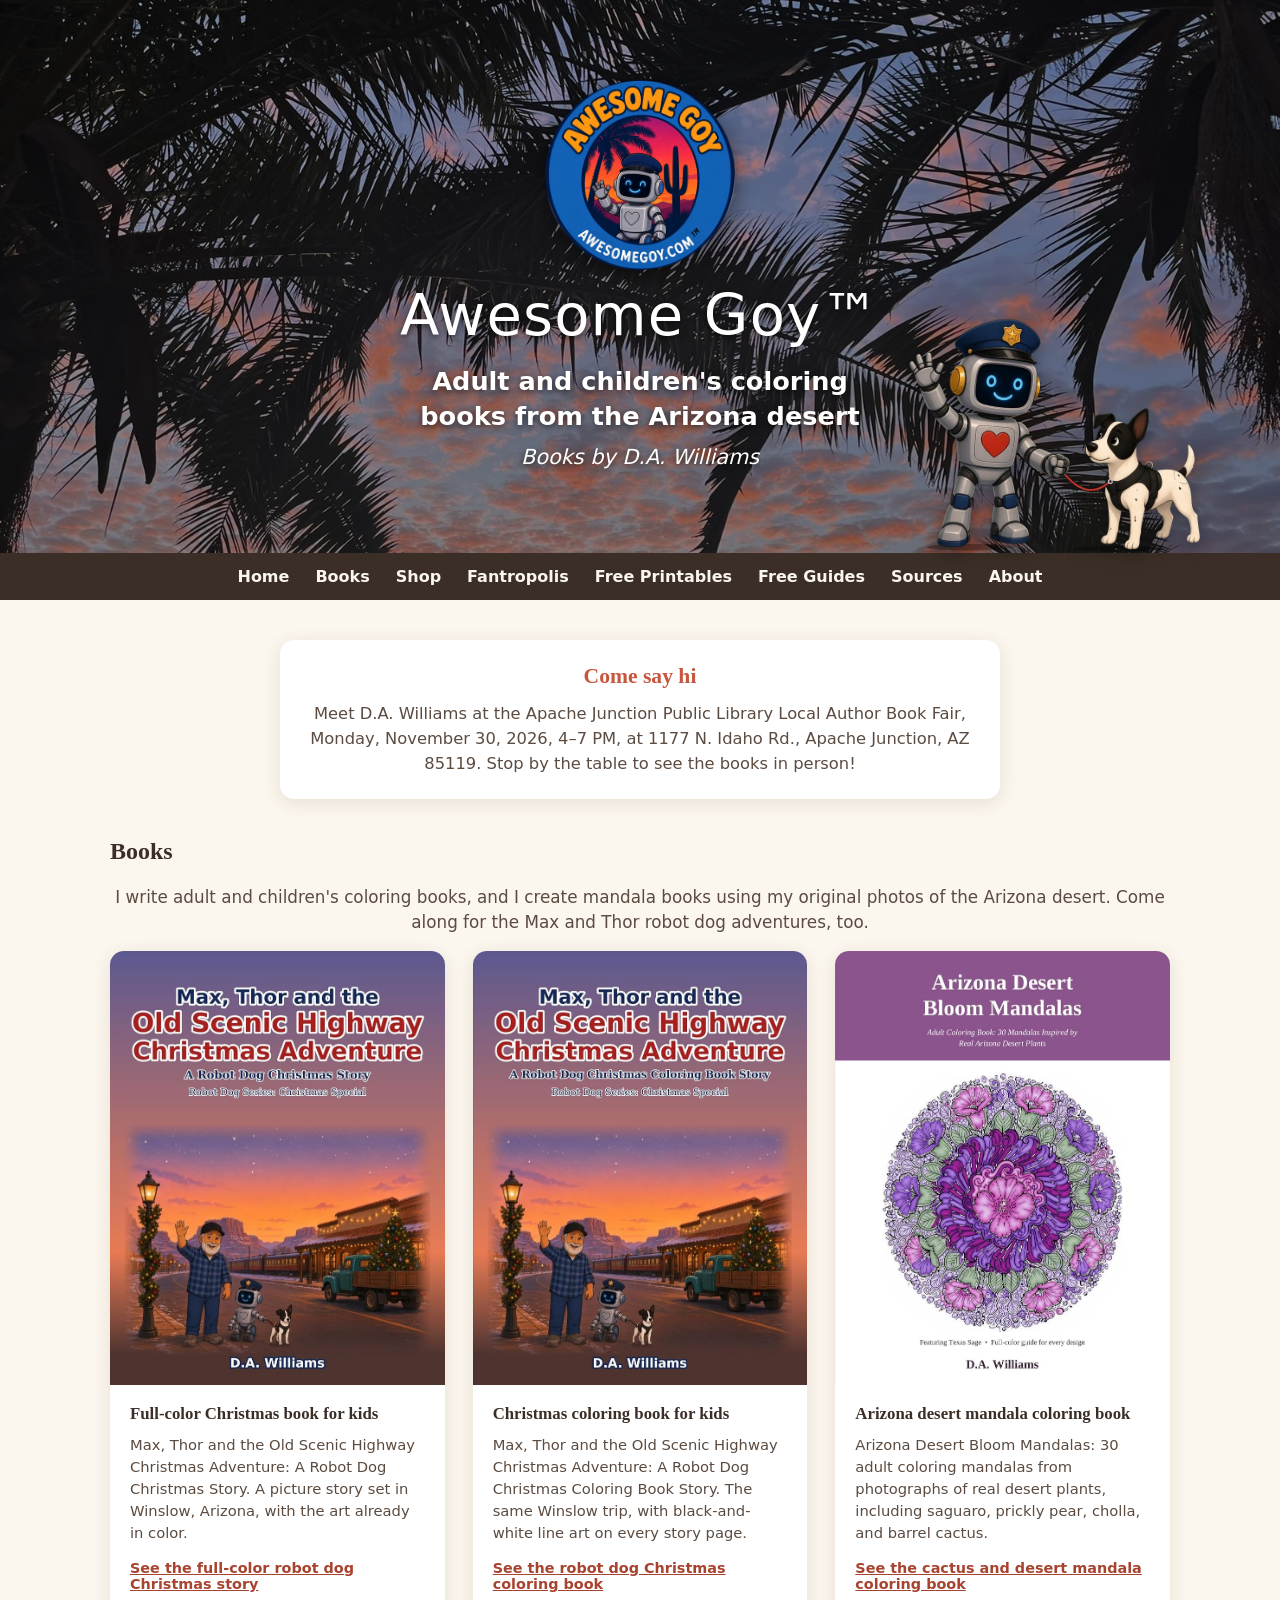
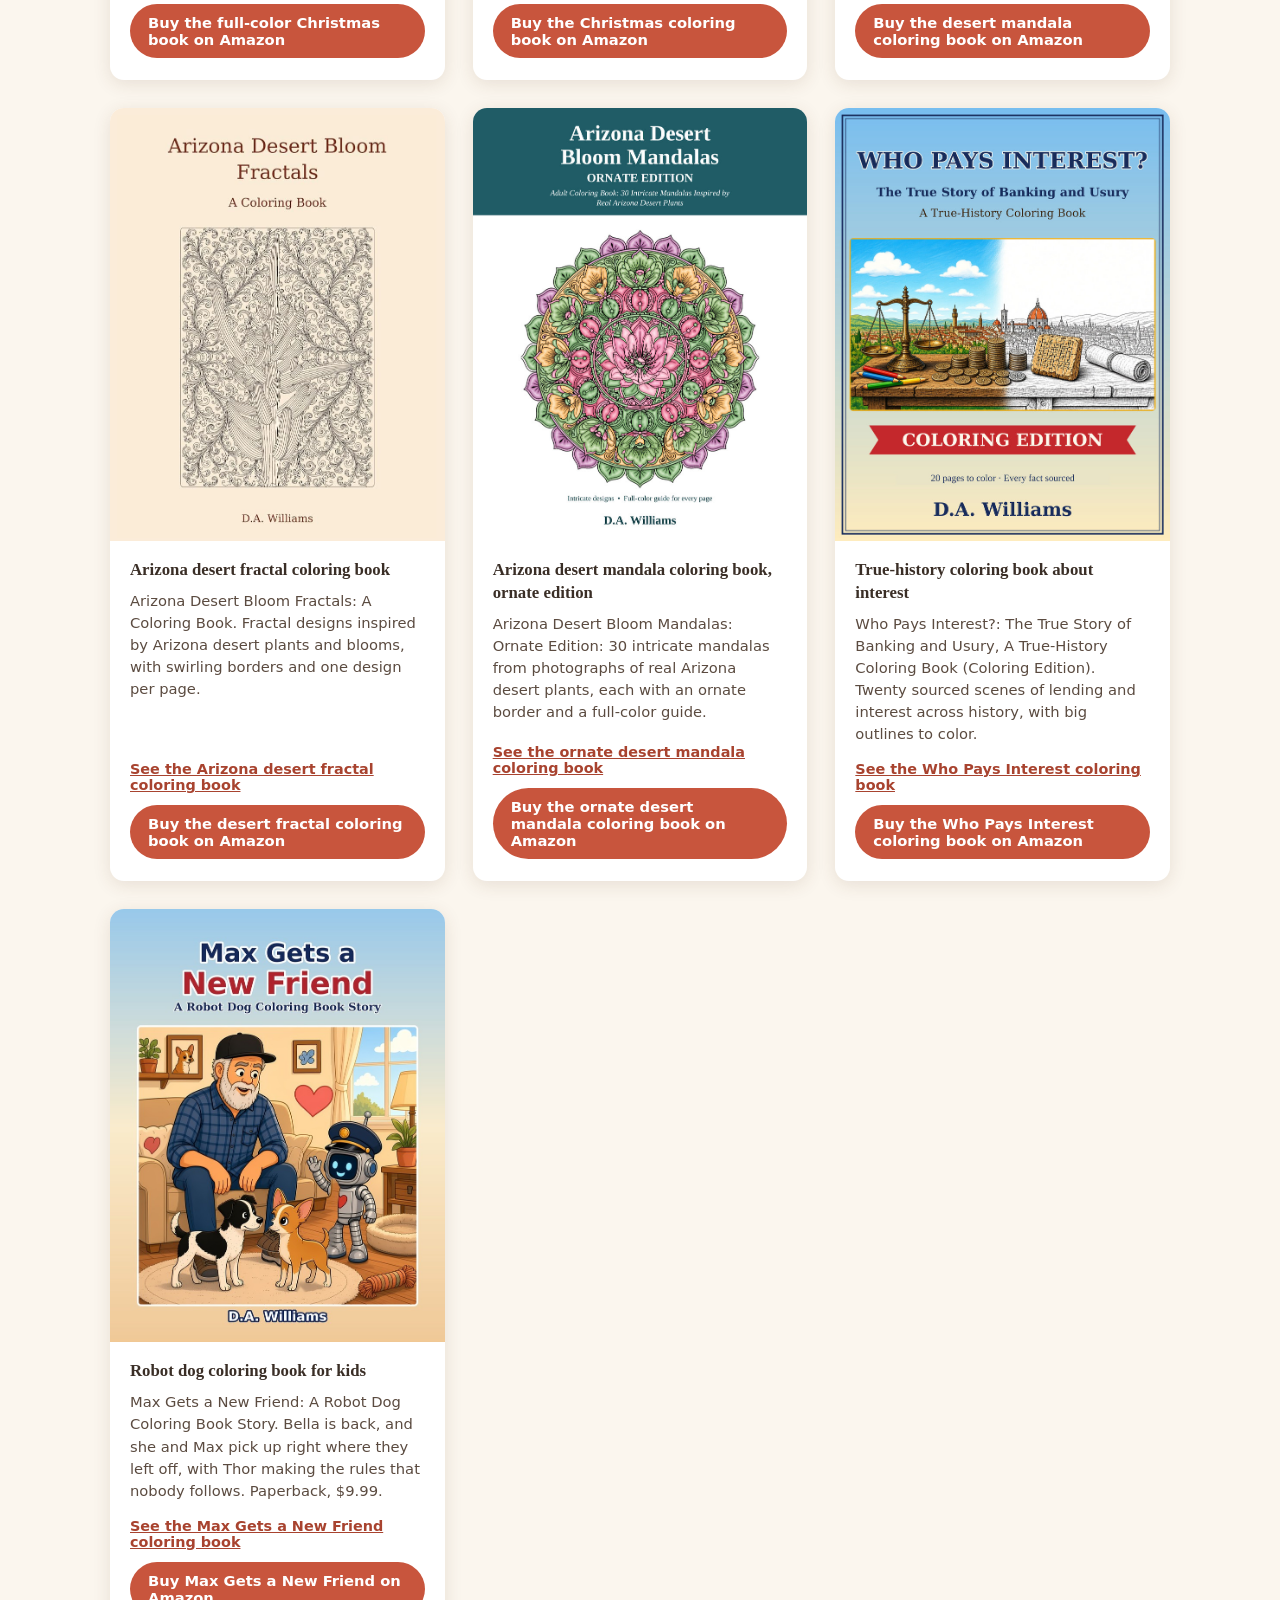
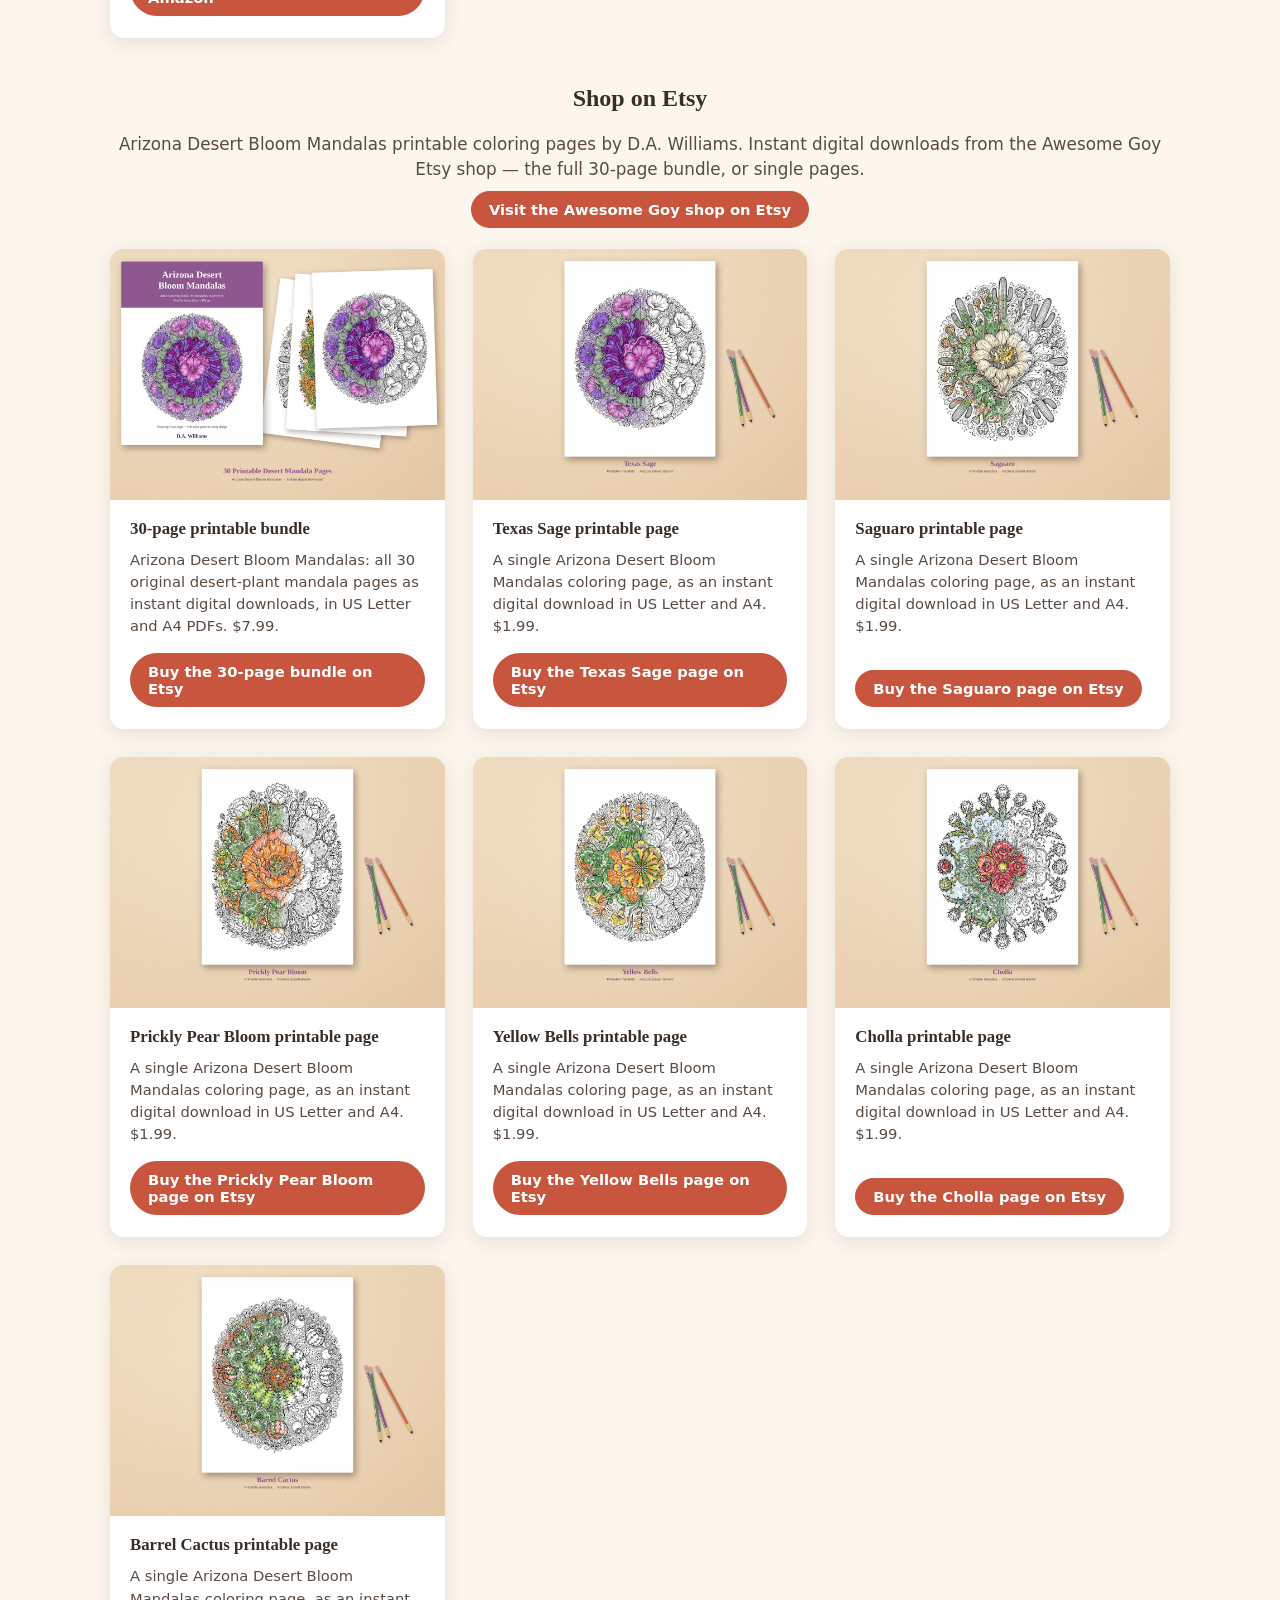
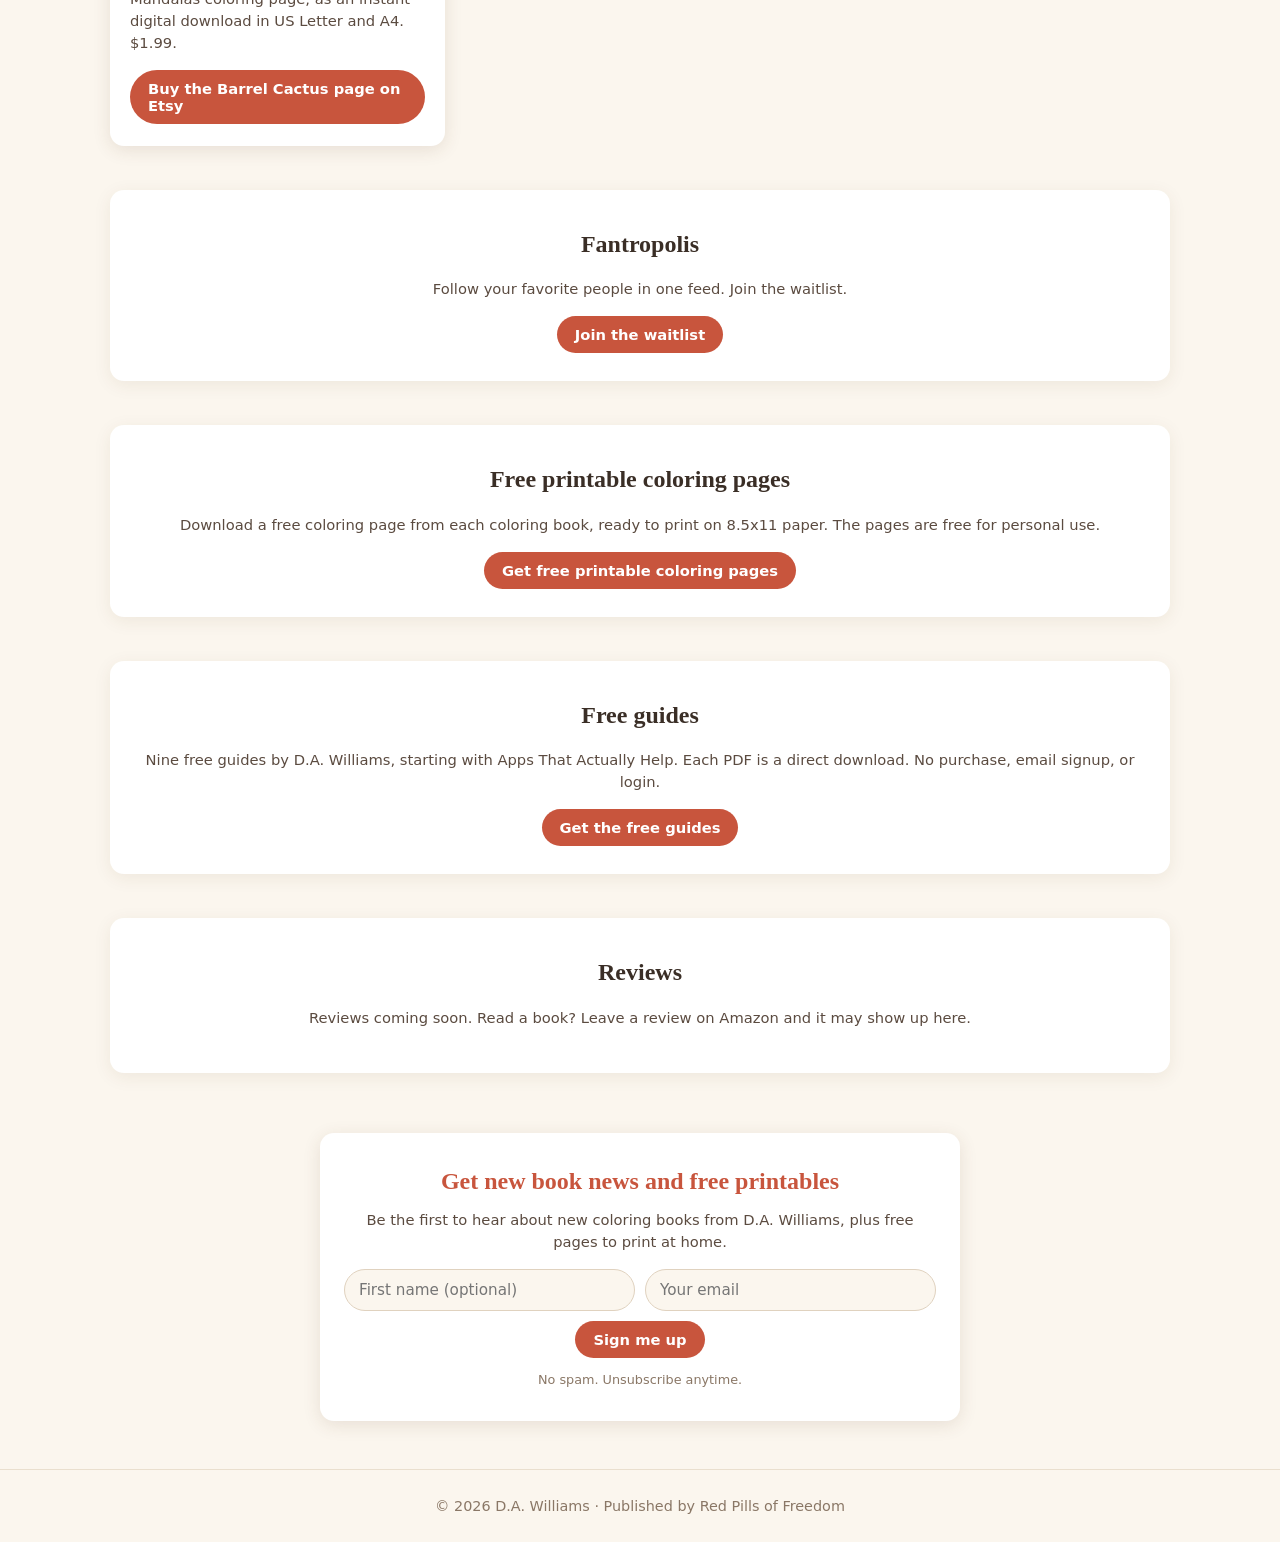
==== index.html @ 456bcb1e "Replace the flat SVG Thor with painted Thor and Max in the home hero. Layer thor-body, thor-arm, max" ====
<!DOCTYPE html>
<html lang="en">
<head>
<meta charset="utf-8">
<meta name="viewport" content="width=device-width, initial-scale=1">
<link rel="icon" type="image/png" href="/favicon.png">
<link rel="apple-touch-icon" href="/apple-touch-icon.png">
<title>Adult and Children's Coloring Books from Arizona | Awesome Goy</title>
<meta name="description" content="I write adult and children's coloring books and create mandala books using my original photos of the Arizona desert, plus the Max and Thor robot dog adventures. Books by D.A. Williams.">
<meta name="keywords" content="adult coloring books, cactus coloring book, Arizona desert coloring book, Christmas book for kids, robot dog, Winslow Arizona, mandala coloring book, fractal coloring book, D.A. Williams, Awesome Goy">
<link rel="canonical" href="https://awesomegoy.com/">
<meta name="robots" content="max-image-preview:large">
<meta property="og:type" content="website">
<meta property="og:url" content="https://awesomegoy.com/">
<meta property="og:title" content="Adult and Children's Coloring Books from Arizona | Awesome Goy">
<meta property="og:description" content="I write adult and children's coloring books and create mandala books using my original photos of the Arizona desert, plus the Max and Thor robot dog adventures. Books by D.A. Williams.">
<meta property="og:image" content="https://awesomegoy.com/images/home-share-1200x630-weekly-listings.jpg">
<meta property="og:image:type" content="image/jpeg">
<meta property="og:image:width" content="1200">
<meta property="og:image:height" content="630">
<meta property="og:image:alt" content="Awesome Goy books by D.A. Williams. Check here for new weekly listings!">
<meta name="twitter:card" content="summary_large_image">
<meta name="twitter:title" content="Adult and Children's Coloring Books from Arizona | Awesome Goy">
<meta name="twitter:description" content="I write adult and children's coloring books and create mandala books using my original photos of the Arizona desert, plus the Max and Thor robot dog adventures. Books by D.A. Williams.">
<meta name="twitter:image" content="https://awesomegoy.com/images/home-share-1200x630-weekly-listings.jpg">
<meta name="twitter:image:alt" content="Awesome Goy books by D.A. Williams. Check here for new weekly listings!">
<link rel="stylesheet" href="/styles.css">
<script type="application/ld+json">
{
  "@context": "https://schema.org",
  "@graph": [
    {
      "@type": "WebSite",
      "@id": "https://awesomegoy.com/#website",
      "name": "Awesome Goy",
      "url": "https://awesomegoy.com/",
      "description": "I write adult and children's coloring books and create mandala books using my original photos of the Arizona desert, plus the Max and Thor robot dog adventures. Books by D.A. Williams.",
      "author": { "@id": "https://awesomegoy.com/#da-williams" }
    },
    {
      "@type": "Person",
      "@id": "https://awesomegoy.com/#da-williams",
      "name": "D.A. Williams",
      "url": "https://awesomegoy.com/about.html",
      "jobTitle": "Author",
      "homeLocation": {
        "@type": "Place",
        "name": "Arizona"
      },
      "description": "D.A. Williams lives in Arizona and writes children's stories and coloring books."
    }
  ]
}
</script>
<!-- Google tag (gtag.js) -->
<script async src="https://www.googletagmanager.com/gtag/js?id=G-TSMN5D71DT"></script>
<script>
  window.dataLayer = window.dataLayer || [];
  function gtag(){dataLayer.push(arguments);}
  gtag('js', new Date());
  gtag('config', 'G-TSMN5D71DT');
</script>
</head>
<body>
<a class="skip" href="#main">Skip to content</a>
<header class="home">
  <img class="logo" src="/images/logo.png" alt="Awesome Goy logo" width="400" height="400">
  <p class="brand">Awesome Goy&trade;</p>
  <h1>Adult and children's coloring books from the Arizona desert</h1>
  <p class="author">Books by D.A. Williams</p>
  <svg class="thor-wave" viewBox="0 0 920 730" role="img" aria-labelledby="thor-wave-title" xmlns="http://www.w3.org/2000/svg">
    <title id="thor-wave-title">Thor the robot dog waving hello, holding Max on a leash</title>
    <ellipse cx="217" cy="712" rx="135" ry="10" fill="#000" fill-opacity=".3"/>
    <ellipse cx="672" cy="717" rx="140" ry="9" fill="#000" fill-opacity=".3"/>
    <image class="max-tail" href="/images/thor-max/max-tail.webp" width="920" height="730"/>
    <image href="/images/thor-max/max-body.webp" width="920" height="730"/>
    <path d="M485 462 Q565 580 643 512" fill="none" stroke="#3a1210" stroke-width="9" stroke-linecap="round"/>
    <path d="M485 462 Q565 580 643 512" fill="none" stroke="#c63a2c" stroke-width="5" stroke-linecap="round"/>
    <circle cx="645" cy="511" r="6" fill="none" stroke="#b8bec8" stroke-width="3.5"/>
    <image href="/images/thor-max/thor-body.webp" width="920" height="730"/>
    <image class="thor-forearm" href="/images/thor-max/thor-arm.webp" width="920" height="730"/>
  </svg>
</header>
<nav class="nav" aria-label="Primary">
  <a href="/">Home</a>
  <a href="/#books">Books</a>
  <a href="/#shop">Shop</a>
  <a href="/#fantropolis">Fantropolis</a>
  <a href="/free-printables.html">Free Printables</a>
  <a href="/free-printables.html#free-guides">Free Guides</a>
  <a href="/ai-hype-sources.html">Sources</a>
  <a href="/about.html">About</a>
</nav>
<main id="main">
  <aside class="notice" aria-label="Upcoming author fair">
    <h2>Come say hi</h2>
    <p>Meet D.A. Williams at the Apache Junction Public Library Local Author Book Fair, Monday, November 30, 2026, 4–7 PM, at 1177 N. Idaho Rd., Apache Junction, AZ 85119. Stop by the table to see the books in person!</p>
  </aside>
  <h2 class="sec" id="books">Books</h2>
  <p class="intro">I write adult and children's coloring books, and I create mandala books using my original photos of the Arizona desert. Come along for the Max and Thor robot dog adventures, too.</p>
  <div class="grid">
    <article class="card">
      <a href="/books/old-scenic-highway-christmas-adventure.html">
        <img src="/images/scenic-highway-color.jpg" alt="Cover of the full-color Christmas book for kids, Max and Thor's robot dog story" loading="lazy">
      </a>
      <div class="body">
        <h3>Full-color Christmas book for kids</h3>
        <p>Max, Thor and the Old Scenic Highway Christmas Adventure: A Robot Dog Christmas Story. A picture story set in Winslow, Arizona, with the art already in color.</p>
        <a class="link" href="/books/old-scenic-highway-christmas-adventure.html">See the full-color robot dog Christmas story</a>
        <a class="btn" href="https://www.amazon.com/dp/B0HPGDC37H" target="_blank" rel="noopener">Buy the full-color Christmas book on Amazon<span class="sr-only"> (opens in a new tab)</span></a>
      </div>
    </article>
    <article class="card">
      <a href="/books/old-scenic-highway-christmas-coloring-book.html">
        <img src="/images/scenic-highway-coloring.jpg" alt="Cover of the Christmas coloring book for kids, Max and Thor's robot dog story" loading="lazy">
      </a>
      <div class="body">
        <h3>Christmas coloring book for kids</h3>
        <p>Max, Thor and the Old Scenic Highway Christmas Adventure: A Robot Dog Christmas Coloring Book Story. The same Winslow trip, with black-and-white line art on every story page.</p>
        <a class="link" href="/books/old-scenic-highway-christmas-coloring-book.html">See the robot dog Christmas coloring book</a>
        <a class="btn" href="https://www.amazon.com/dp/B0HPMJJZSH" target="_blank" rel="noopener">Buy the Christmas coloring book on Amazon<span class="sr-only"> (opens in a new tab)</span></a>
      </div>
    </article>
    <article class="card">
      <a href="/books/arizona-desert-bloom-mandalas.html">
        <img src="/images/desert-bloom-mandalas.jpg" alt="Cover of Arizona Desert Bloom Mandalas, an adult coloring book of cactus and desert plant mandalas" loading="lazy">
      </a>
      <div class="body">
        <h3>Arizona desert mandala coloring book</h3>
        <p>Arizona Desert Bloom Mandalas: 30 adult coloring mandalas from photographs of real desert plants, including saguaro, prickly pear, cholla, and barrel cactus.</p>
        <a class="link" href="/books/arizona-desert-bloom-mandalas.html">See the cactus and desert mandala coloring book</a>
        <a class="btn" href="https://www.amazon.com/dp/B0HQ1FDJ9X" target="_blank" rel="noopener">Buy the desert mandala coloring book on Amazon<span class="sr-only"> (opens in a new tab)</span></a>
      </div>
    </article>
    <article class="card">
      <a href="/books/arizona-desert-bloom-fractals.html">
        <img src="/images/desert-bloom-fractals.jpg" alt="Cover of Arizona Desert Bloom Fractals, an adult coloring book of desert fractal designs" loading="lazy">
      </a>
      <div class="body">
        <h3>Arizona desert fractal coloring book</h3>
        <p>Arizona Desert Bloom Fractals: A Coloring Book. Fractal designs inspired by Arizona desert plants and blooms, with swirling borders and one design per page.</p>
        <a class="link" href="/books/arizona-desert-bloom-fractals.html">See the Arizona desert fractal coloring book</a>
        <a class="btn" href="https://www.amazon.com/dp/B0HQ2TNQD9" target="_blank" rel="noopener">Buy the desert fractal coloring book on Amazon<span class="sr-only"> (opens in a new tab)</span></a>
      </div>
    </article>
    <article class="card">
      <a href="/books/arizona-desert-bloom-mandalas-ornate.html">
        <img src="/images/desert-bloom-mandalas-ornate.jpg" alt="Cover of Arizona Desert Bloom Mandalas: Ornate Edition, an adult coloring book of intricate desert plant mandalas" loading="lazy">
      </a>
      <div class="body">
        <h3>Arizona desert mandala coloring book, ornate edition</h3>
        <p>Arizona Desert Bloom Mandalas: Ornate Edition: 30 intricate mandalas from photographs of real Arizona desert plants, each with an ornate border and a full-color guide.</p>
        <a class="link" href="/books/arizona-desert-bloom-mandalas-ornate.html">See the ornate desert mandala coloring book</a>
        <a class="btn" href="https://www.amazon.com/dp/B0HQYD8N3J" target="_blank" rel="noopener">Buy the ornate desert mandala coloring book on Amazon<span class="sr-only"> (opens in a new tab)</span></a>
      </div>
    </article>
    <article class="card">
      <a href="/books/who-pays-interest.html">
        <img src="/images/who-pays-interest.jpg" alt="Cover of Who Pays Interest?, a true-history coloring book about banking and usury" loading="lazy">
      </a>
      <div class="body">
        <h3>True-history coloring book about interest</h3>
        <p>Who Pays Interest?: The True Story of Banking and Usury, A True-History Coloring Book (Coloring Edition). Twenty sourced scenes of lending and interest across history, with big outlines to color.</p>
        <a class="link" href="/books/who-pays-interest.html">See the Who Pays Interest coloring book</a>
        <a class="btn" href="https://www.amazon.com/dp/B0HQXK1SLT" target="_blank" rel="noopener">Buy the Who Pays Interest coloring book on Amazon<span class="sr-only"> (opens in a new tab)</span></a>
      </div>
    </article>
    <article class="card">
      <a href="/books/max-gets-a-new-friend.html">
        <img src="/images/max-gets-a-new-friend.jpg" alt="Cover of Max Gets a New Friend, a robot dog coloring book story" loading="lazy">
      </a>
      <div class="body">
        <h3>Robot dog coloring book for kids</h3>
        <p>Max Gets a New Friend: A Robot Dog Coloring Book Story. Bella is back, and she and Max pick up right where they left off, with Thor making the rules that nobody follows. Paperback, $9.99.</p>
        <a class="link" href="/books/max-gets-a-new-friend.html">See the Max Gets a New Friend coloring book</a>
        <a class="btn" href="https://www.amazon.com/dp/B0HRWW4BND" target="_blank" rel="noopener">Buy Max Gets a New Friend on Amazon<span class="sr-only"> (opens in a new tab)</span></a>
      </div>
    </article>
  </div>
  <section class="etsy" id="shop" aria-label="Shop on Etsy">
    <h2 class="sec">Shop on Etsy</h2>
    <p class="intro">Arizona Desert Bloom Mandalas printable coloring pages by D.A. Williams. Instant digital downloads from the Awesome Goy Etsy shop — the full 30-page bundle, or single pages.</p>
    <p class="shop-link"><a class="btn" href="https://www.etsy.com/shop/AwesomeGoy" target="_blank" rel="noopener">Visit the Awesome Goy shop on Etsy<span class="sr-only"> (opens in a new tab)</span></a></p>
    <div class="grid etsy-grid">
      <article class="card">
        <a href="https://www.etsy.com/listing/4621021342" target="_blank" rel="noopener">
          <img src="/images/etsy/desert-bloom-mandalas-bundle.jpg" alt="Arizona Desert Bloom Mandalas 30-page printable coloring bundle" width="1200" height="900" loading="lazy">
        </a>
        <div class="body">
          <h3>30-page printable bundle</h3>
          <p>Arizona Desert Bloom Mandalas: all 30 original desert-plant mandala pages as instant digital downloads, in US Letter and A4 PDFs. $7.99.</p>
          <a class="btn" href="https://www.etsy.com/listing/4621021342" target="_blank" rel="noopener">Buy the 30-page bundle on Etsy<span class="sr-only"> (opens in a new tab)</span></a>
        </div>
      </article>
      <article class="card">
        <a href="https://www.etsy.com/listing/4621018527" target="_blank" rel="noopener">
          <img src="/images/etsy/texas-sage.jpg" alt="Texas Sage mandala coloring page printable" width="1200" height="900" loading="lazy">
        </a>
        <div class="body">
          <h3>Texas Sage printable page</h3>
          <p>A single Arizona Desert Bloom Mandalas coloring page, as an instant digital download in US Letter and A4. $1.99.</p>
          <a class="btn" href="https://www.etsy.com/listing/4621018527" target="_blank" rel="noopener">Buy the Texas Sage page on Etsy<span class="sr-only"> (opens in a new tab)</span></a>
        </div>
      </article>
      <article class="card">
        <a href="https://www.etsy.com/listing/4621019373" target="_blank" rel="noopener">
          <img src="/images/etsy/saguaro.jpg" alt="Saguaro mandala coloring page printable" width="1200" height="900" loading="lazy">
        </a>
        <div class="body">
          <h3>Saguaro printable page</h3>
          <p>A single Arizona Desert Bloom Mandalas coloring page, as an instant digital download in US Letter and A4. $1.99.</p>
          <a class="btn" href="https://www.etsy.com/listing/4621019373" target="_blank" rel="noopener">Buy the Saguaro page on Etsy<span class="sr-only"> (opens in a new tab)</span></a>
        </div>
      </article>
      <article class="card">
        <a href="https://www.etsy.com/listing/4621025188" target="_blank" rel="noopener">
          <img src="/images/etsy/prickly-pear-bloom.jpg" alt="Prickly Pear Bloom mandala coloring page printable" width="1200" height="900" loading="lazy">
        </a>
        <div class="body">
          <h3>Prickly Pear Bloom printable page</h3>
          <p>A single Arizona Desert Bloom Mandalas coloring page, as an instant digital download in US Letter and A4. $1.99.</p>
          <a class="btn" href="https://www.etsy.com/listing/4621025188" target="_blank" rel="noopener">Buy the Prickly Pear Bloom page on Etsy<span class="sr-only"> (opens in a new tab)</span></a>
        </div>
      </article>
      <article class="card">
        <a href="https://www.etsy.com/listing/4621025820" target="_blank" rel="noopener">
          <img src="/images/etsy/yellow-bells.jpg" alt="Yellow Bells mandala coloring page printable" width="1200" height="900" loading="lazy">
        </a>
        <div class="body">
          <h3>Yellow Bells printable page</h3>
          <p>A single Arizona Desert Bloom Mandalas coloring page, as an instant digital download in US Letter and A4. $1.99.</p>
          <a class="btn" href="https://www.etsy.com/listing/4621025820" target="_blank" rel="noopener">Buy the Yellow Bells page on Etsy<span class="sr-only"> (opens in a new tab)</span></a>
        </div>
      </article>
      <article class="card">
        <a href="https://www.etsy.com/listing/4621021431" target="_blank" rel="noopener">
          <img src="/images/etsy/cholla.jpg" alt="Cholla mandala coloring page printable" width="1200" height="900" loading="lazy">
        </a>
        <div class="body">
          <h3>Cholla printable page</h3>
          <p>A single Arizona Desert Bloom Mandalas coloring page, as an instant digital download in US Letter and A4. $1.99.</p>
          <a class="btn" href="https://www.etsy.com/listing/4621021431" target="_blank" rel="noopener">Buy the Cholla page on Etsy<span class="sr-only"> (opens in a new tab)</span></a>
        </div>
      </article>
      <article class="card">
        <a href="https://www.etsy.com/listing/4621022127" target="_blank" rel="noopener">
          <img src="/images/etsy/barrel-cactus.jpg" alt="Barrel Cactus mandala coloring page printable" width="1200" height="900" loading="lazy">
        </a>
        <div class="body">
          <h3>Barrel Cactus printable page</h3>
          <p>A single Arizona Desert Bloom Mandalas coloring page, as an instant digital download in US Letter and A4. $1.99.</p>
          <a class="btn" href="https://www.etsy.com/listing/4621022127" target="_blank" rel="noopener">Buy the Barrel Cactus page on Etsy<span class="sr-only"> (opens in a new tab)</span></a>
        </div>
      </article>
    </div>
  </section>
  <section class="band" id="fantropolis" aria-label="Fantropolis">
    <h2 class="sec">Fantropolis</h2>
    <p>Follow your favorite people in one feed. Join the waitlist.</p>
    <a class="btn" href="https://fantropolis.com" target="_blank" rel="noopener">Join the waitlist<span class="sr-only"> (opens in a new tab)</span></a>
  </section>
  <section class="band">
    <h2 class="sec">Free printable coloring pages</h2>
    <p>Download a free coloring page from each coloring book, ready to print on 8.5x11 paper. The pages are free for personal use.</p>
    <a class="btn" href="/free-printables.html">Get free printable coloring pages</a>
  </section>
  <section class="band">
    <h2 class="sec">Free guides</h2>
    <p>Nine free guides by D.A. Williams, starting with Apps That Actually Help. Each PDF is a direct download. No purchase, email signup, or login.</p>
    <a class="btn" href="/free-printables.html#free-guides">Get the free guides</a>
  </section>
  <section class="band">
    <h2 class="sec">Reviews</h2>
    <p>Reviews coming soon. Read a book? Leave a review on Amazon and it may show up here.</p>
  </section>
</main>
<section class="signup" id="signup">
  <h2>Get new book news and free printables</h2>
  <p>Be the first to hear about new coloring books from D.A. Williams, plus free pages to print at home.</p>
  <form class="ml-form" action="https://assets.mailerlite.com/jsonp/2769826/forms/203243598050756500/subscribe" method="post" target="ml-frame">
    <label class="sr-only" for="signup-name">First name (optional)</label>
    <input id="signup-name" type="text" name="fields[name]" placeholder="First name (optional)" autocomplete="given-name">
    <label class="sr-only" for="signup-email">Email</label>
    <input id="signup-email" type="email" name="fields[email]" placeholder="Your email" required autocomplete="email">
    <input type="hidden" name="ml-submit" value="1">
    <input type="hidden" name="anticsrf" value="true">
    <button class="btn" type="submit">Sign me up</button>
  </form>
  <p class="ml-thanks" hidden>Thanks for signing up! Watch your inbox for new book news and free printables.</p>
  <p class="fine">No spam. Unsubscribe anytime.</p>
</section>
<iframe name="ml-frame" title="Signup confirmation" style="display:none"></iframe>
<script>document.querySelectorAll('.ml-form').forEach(function(f){f.addEventListener('submit',function(){setTimeout(function(){f.hidden=true;f.parentNode.querySelector('.ml-thanks').hidden=false;},600);});});</script>
<footer>© 2026 D.A. Williams · Published by Red Pills of Freedom</footer>
</body>
</html>
---- styles.css ----
*{box-sizing:border-box}body{margin:0;font-family:Georgia,"Times New Roman",serif;background:#fbf6ee;color:#3a2e26}
header{text-align:center;padding:56px 20px 40px;background:linear-gradient(135deg,#c8553d,#e0a458);color:#fff}
h1{margin:0;font-size:clamp(2.2rem,6vw,3.6rem);letter-spacing:.02em}.author{margin:.4em 0 0;font-size:1.3rem;font-style:italic}.tag{margin:.6em 0 0;opacity:.9;font-family:system-ui,sans-serif;font-size:.95rem}
main{max-width:1100px;margin:0 auto;padding:40px 20px}.grid{display:grid;grid-template-columns:repeat(auto-fill,minmax(260px,1fr));gap:28px}
.card{background:#fff;border-radius:14px;overflow:hidden;box-shadow:0 4px 18px rgba(90,60,30,.12);display:flex;flex-direction:column}
.card img{width:100%;aspect-ratio:8.5/11;object-fit:cover;display:block;background:#f1e6d6}
.body{padding:18px 20px 22px;display:flex;flex-direction:column;flex:1}h2{font-size:1.05rem;margin:0 0 .5em;line-height:1.35}
p{font-family:system-ui,sans-serif;font-size:.92rem;line-height:1.5;margin:0 0 16px;color:#5b4b40;flex:1}
.btn{align-self:flex-start;background:#c8553d;color:#fff;text-decoration:none;padding:10px 18px;border-radius:999px;font-family:system-ui,sans-serif;font-weight:600;font-size:.92rem}.btn:hover{background:#a8432f}
footer{text-align:center;padding:28px;color:#8a7766;font-family:system-ui,sans-serif;font-size:.9rem;border-top:1px solid #eadfce}
header{background:linear-gradient(rgba(0,0,0,.35),rgba(0,0,0,.45)),url(images/hero.jpg) center 60%/cover no-repeat;color:#fff;padding:5rem 1rem;text-shadow:0 2px 6px rgba(0,0,0,.6)}
header *{color:#fff}
.logo{display:block;width:clamp(140px,40vw,190px);height:auto;margin:0 auto 1rem;filter:drop-shadow(0 4px 10px rgba(0,0,0,.5))}
.nav{display:flex;justify-content:center;flex-wrap:wrap;gap:6px 26px;padding:14px;background:#3a2e26;font-family:system-ui,sans-serif}.nav a{color:#fbf6ee;text-decoration:none;font-weight:600}.nav a:hover{color:#e0a458}
header.mini{padding:2rem 1rem}header.mini .logo{width:120px;margin-bottom:.4rem}
header.mini h1{font-size:clamp(1.55rem,4vw,2.35rem);max-width:16em;margin-left:auto;margin-right:auto;line-height:1.25}
.brand{margin:0;font-size:clamp(2.2rem,6vw,3.6rem);letter-spacing:.02em;line-height:1.05}
header.home h1{font-size:clamp(1.15rem,2.5vw,1.6rem);font-weight:600;max-width:18em;margin:.7em auto 0;letter-spacing:0;line-height:1.35;font-family:system-ui,sans-serif}
.card h3{font-size:1.05rem;margin:0 0 .5em;line-height:1.35}
.skip{position:absolute;left:-999px;top:0;background:#fff;color:#3a2e26;padding:8px 12px;z-index:5;font-family:system-ui,sans-serif;font-weight:600}
.skip:focus{left:8px;top:8px}
.sr-only{position:absolute;width:1px;height:1px;padding:0;margin:-1px;overflow:hidden;clip:rect(0,0,0,0);white-space:nowrap;border:0}
.published{font-family:system-ui,sans-serif;font-weight:600;color:#3a2e26;font-size:1.02rem}
.prose{max-width:42rem}
.prose p{flex:none}
.book h2.sec{margin-top:1.5em}
.samples figure{margin:0}
.samples figcaption{font-family:system-ui,sans-serif;font-size:.82rem;line-height:1.45;color:#5b4b40;margin-top:8px}
.related{font-family:system-ui,sans-serif;color:#5b4b40;line-height:1.55;padding-left:1.15em;margin:0 0 16px}
.related a{color:#a8432f;font-weight:600}
.related li{margin:0 0 .45em}
.sec{font-size:1.5rem;margin:0 0 18px;color:#3a2e26}main .sec{margin-top:10px}
.link{font-family:system-ui,sans-serif;font-size:.9rem;color:#a8432f;margin:0 0 12px;font-weight:600}
.band{margin-top:44px;padding:28px;background:#fff;border-radius:14px;box-shadow:0 4px 18px rgba(90,60,30,.08);text-align:center}.band .btn{display:inline-block}
.bookgrid{display:grid;grid-template-columns:minmax(220px,360px) 1fr;gap:36px;align-items:start;margin-bottom:40px}@media(max-width:700px){.bookgrid{grid-template-columns:1fr}}
.cover{width:100%;border-radius:10px;box-shadow:0 6px 22px rgba(90,60,30,.25)}.bt{font-size:clamp(1.5rem,3vw,2.1rem);line-height:1.25}.by{font-style:italic;font-family:Georgia,serif;font-size:1.1rem}
.book .btn{display:inline-block}.free{margin-top:18px}
.samples{display:grid;grid-template-columns:repeat(auto-fill,minmax(220px,1fr));gap:20px}.samples img{width:100%;border-radius:8px;box-shadow:0 3px 12px rgba(90,60,30,.18);background:#fff}
.intro{text-align:center;font-size:1.05rem}.about{max-width:720px}.draft{display:inline-block;background:#ffe08a;color:#3a2e26;padding:4px 12px;border-radius:6px;font-weight:700}

.guides{margin-top:52px}.guides .sec,.guides .intro{text-align:center}
.signup{max-width:640px;margin:20px auto 48px;padding:32px 24px;background:#fff;border-radius:14px;box-shadow:0 4px 18px rgba(90,60,30,.12);text-align:center}.signup h2{font-size:1.5rem;color:#c8553d}.signup p{flex:none}.signup.small{padding:22px 20px;max-width:560px}.signup.small h2{font-size:1.2rem}
.ml-form{display:flex;flex-wrap:wrap;gap:10px;justify-content:center}.ml-form input{flex:1 1 200px;padding:11px 14px;border:1px solid #e0d2bf;border-radius:999px;font-family:system-ui,sans-serif;font-size:.95rem;background:#fbf6ee}.ml-form .btn{border:0;cursor:pointer;align-self:center}
.ml-thanks{font-weight:600;color:#c8553d;margin-top:12px}.signup .fine{font-size:.8rem;color:#8a7766;margin:12px 0 0}

.stickers{margin-top:44px}.sticker-grid{grid-template-columns:repeat(auto-fill,minmax(min(340px,100%),1fr))}.sticker-grid .card img{aspect-ratio:auto;object-fit:contain;height:auto}.sticker-grid .body{display:flex;flex-direction:column;gap:10px}

.notice{max-width:720px;margin:0 auto 36px;padding:22px 24px;background:#fff;border-radius:14px;box-shadow:0 4px 18px rgba(90,60,30,.12);text-align:center}
.notice h2{margin:0 0 .45em;font-size:1.35rem;color:#c8553d}
.notice p{flex:none;margin:0;font-size:1.02rem;line-height:1.55;color:#5b4b40}
@media(max-width:500px){.notice{padding:18px 16px}.notice h2{font-size:1.2rem}.notice p{font-size:.95rem}}

.etsy{margin-top:44px}
.etsy .sec,.etsy .intro{text-align:center}
.etsy .shop-link{text-align:center;margin:0 0 28px}
.etsy-grid .card img{aspect-ratio:auto;object-fit:contain;width:100%;height:auto;background:#e8d3b0}

.thor-wave{display:block;width:clamp(230px,64vw,300px);height:auto;margin:1.4rem auto -5rem;overflow:visible;filter:drop-shadow(0 4px 8px rgba(0,0,0,.35))}
@media(min-width:1200px){header.home{position:relative}.thor-wave{position:absolute;right:max(4vw,calc(50% - 560px));bottom:0;width:300px;margin:0}}
.thor-forearm{transform-box:view-box;transform-origin:130px 300px;animation:thor-wave .6s ease-in-out infinite alternate}
@keyframes thor-wave{from{transform:rotate(-14deg)}to{transform:rotate(2deg)}}
.max-tail{transform-box:view-box;transform-origin:860px 495px;animation:max-wag .4s ease-in-out infinite alternate}
@keyframes max-wag{from{transform:rotate(-10deg)}to{transform:rotate(10deg)}}
@media(prefers-reduced-motion:reduce){.thor-forearm,.max-tail{animation:none}}
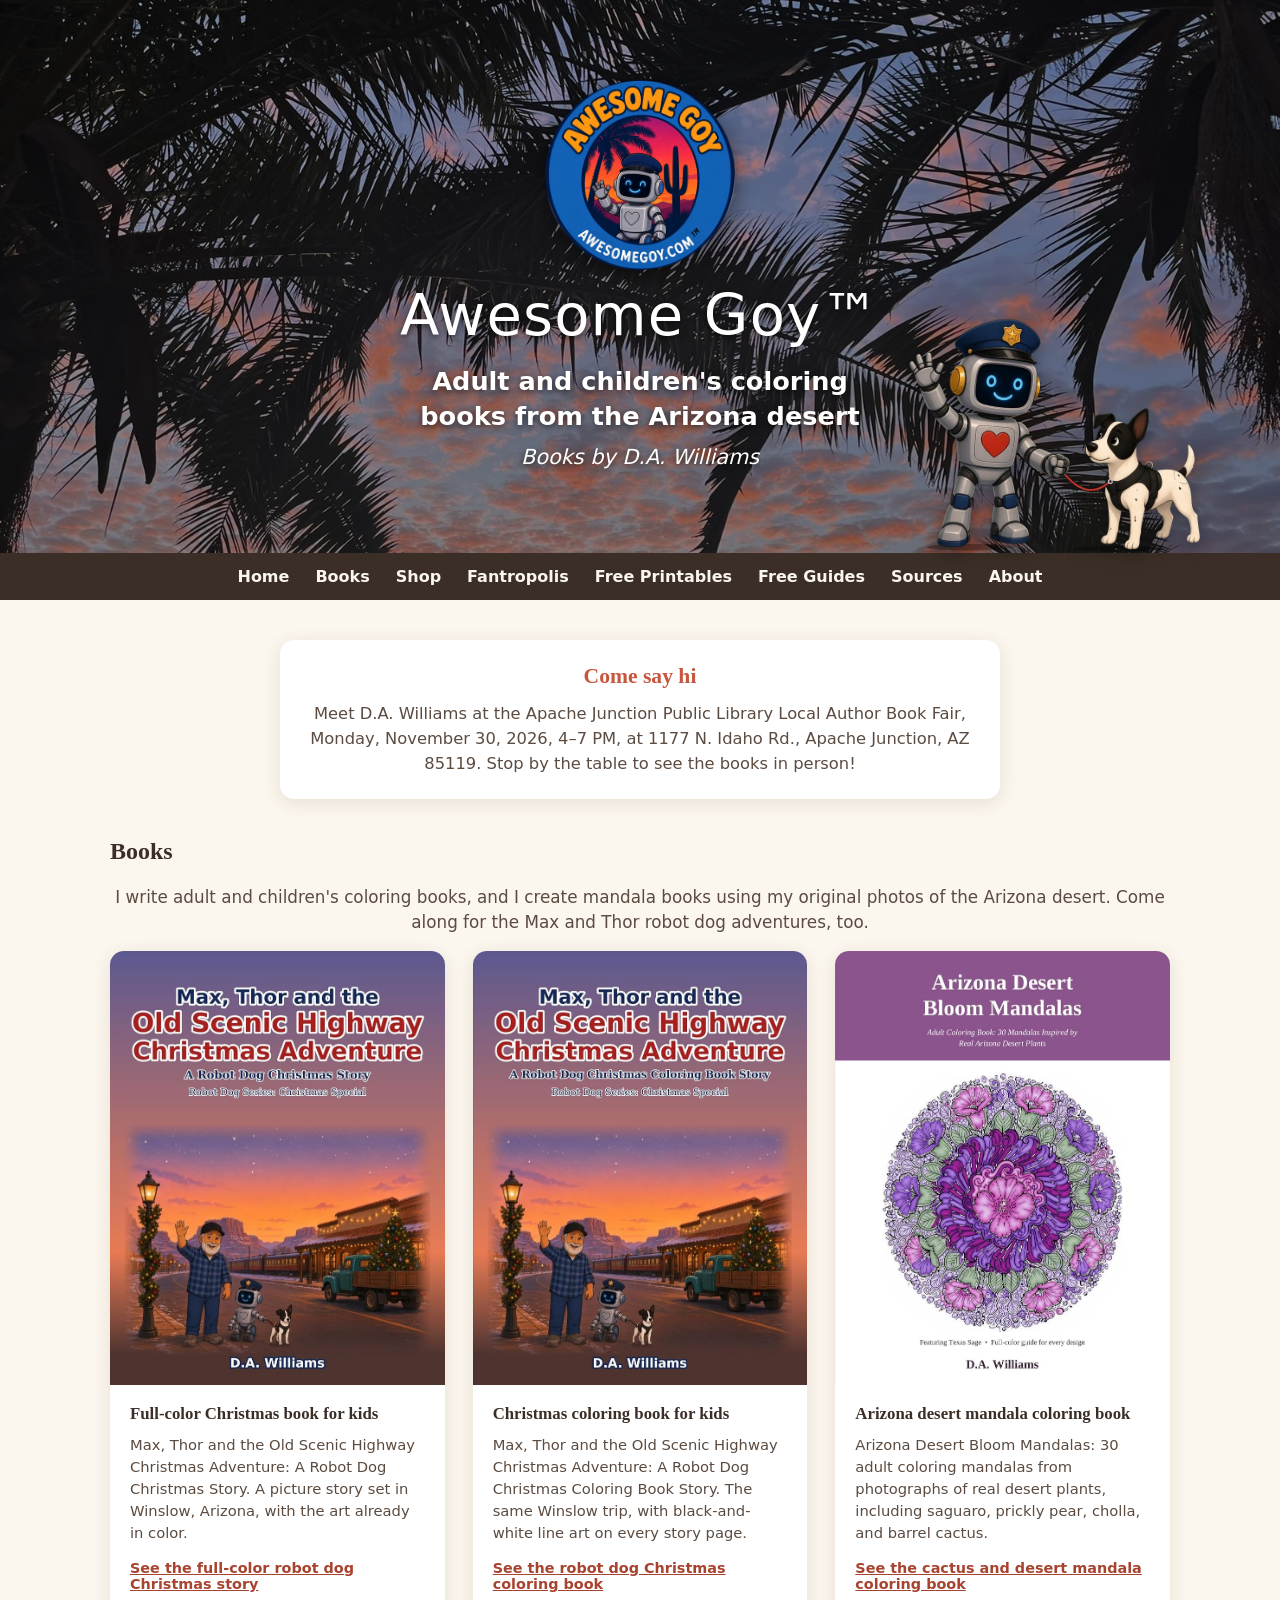
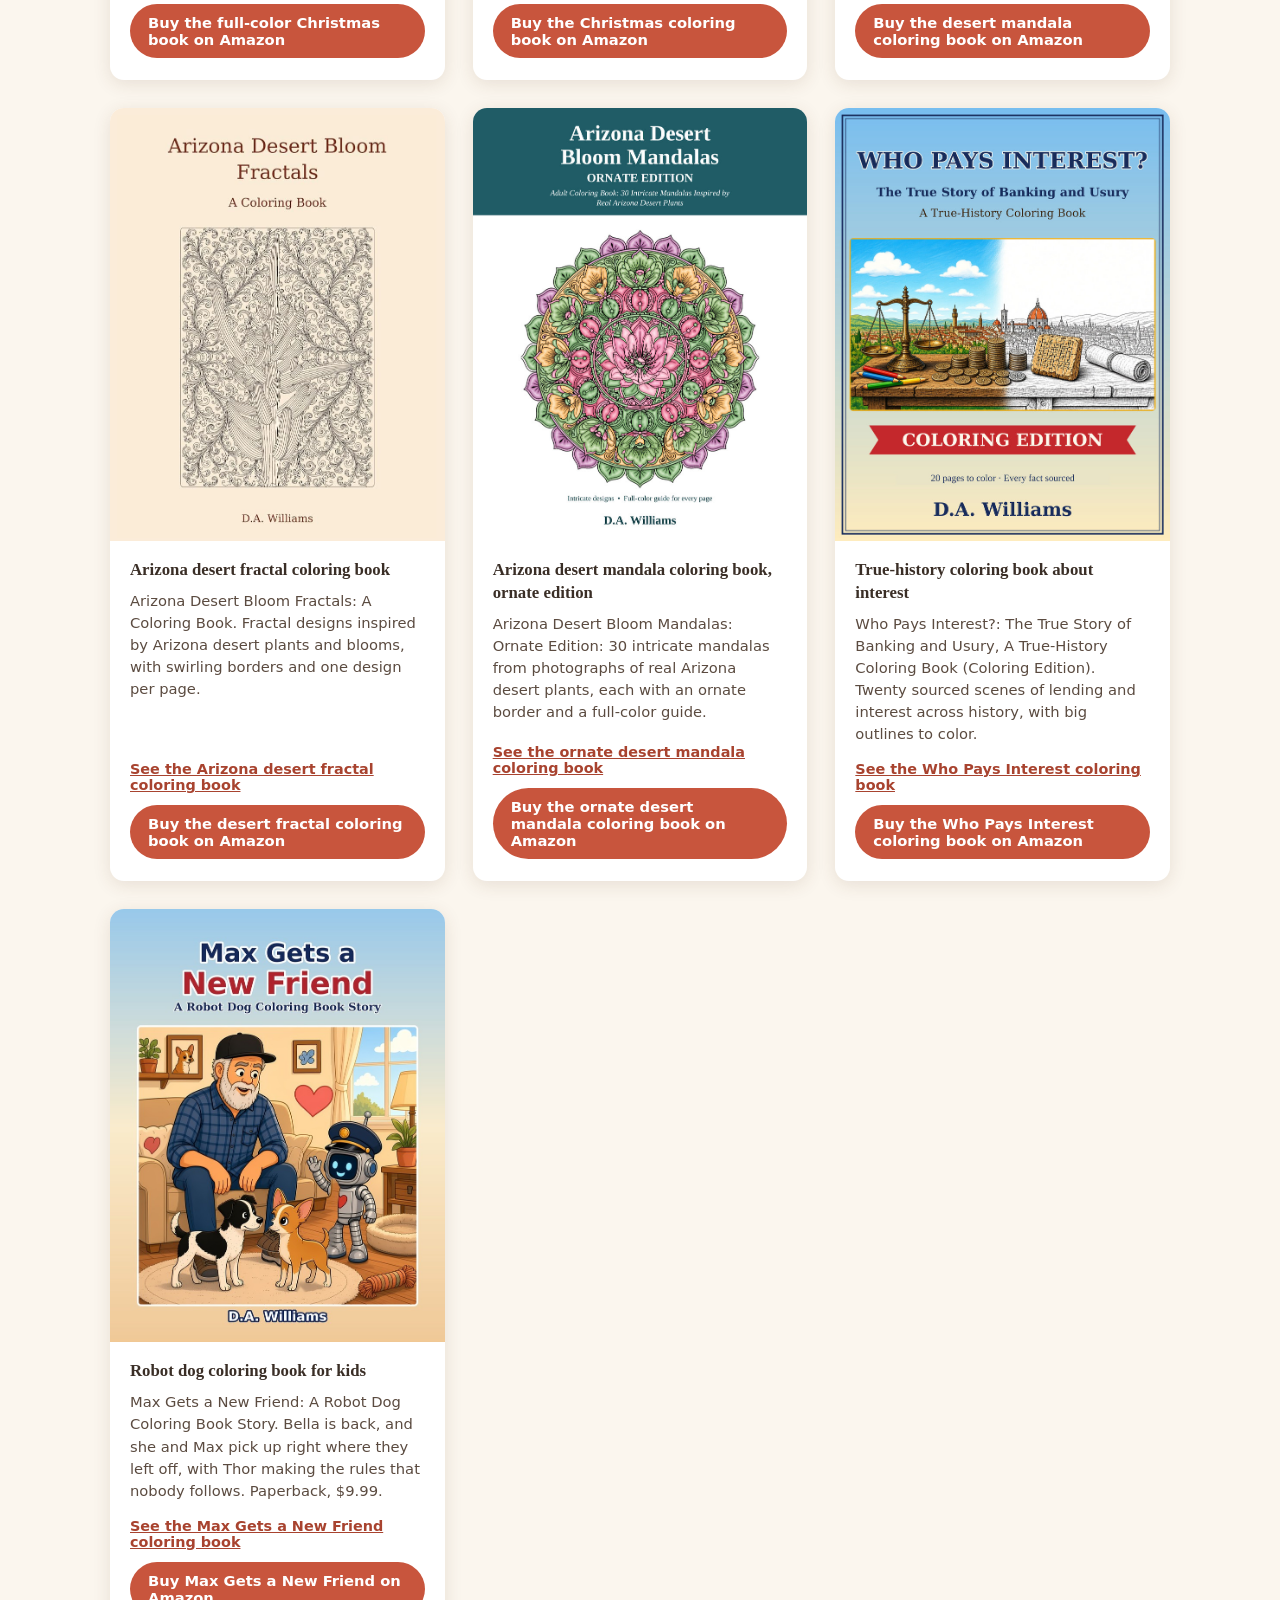
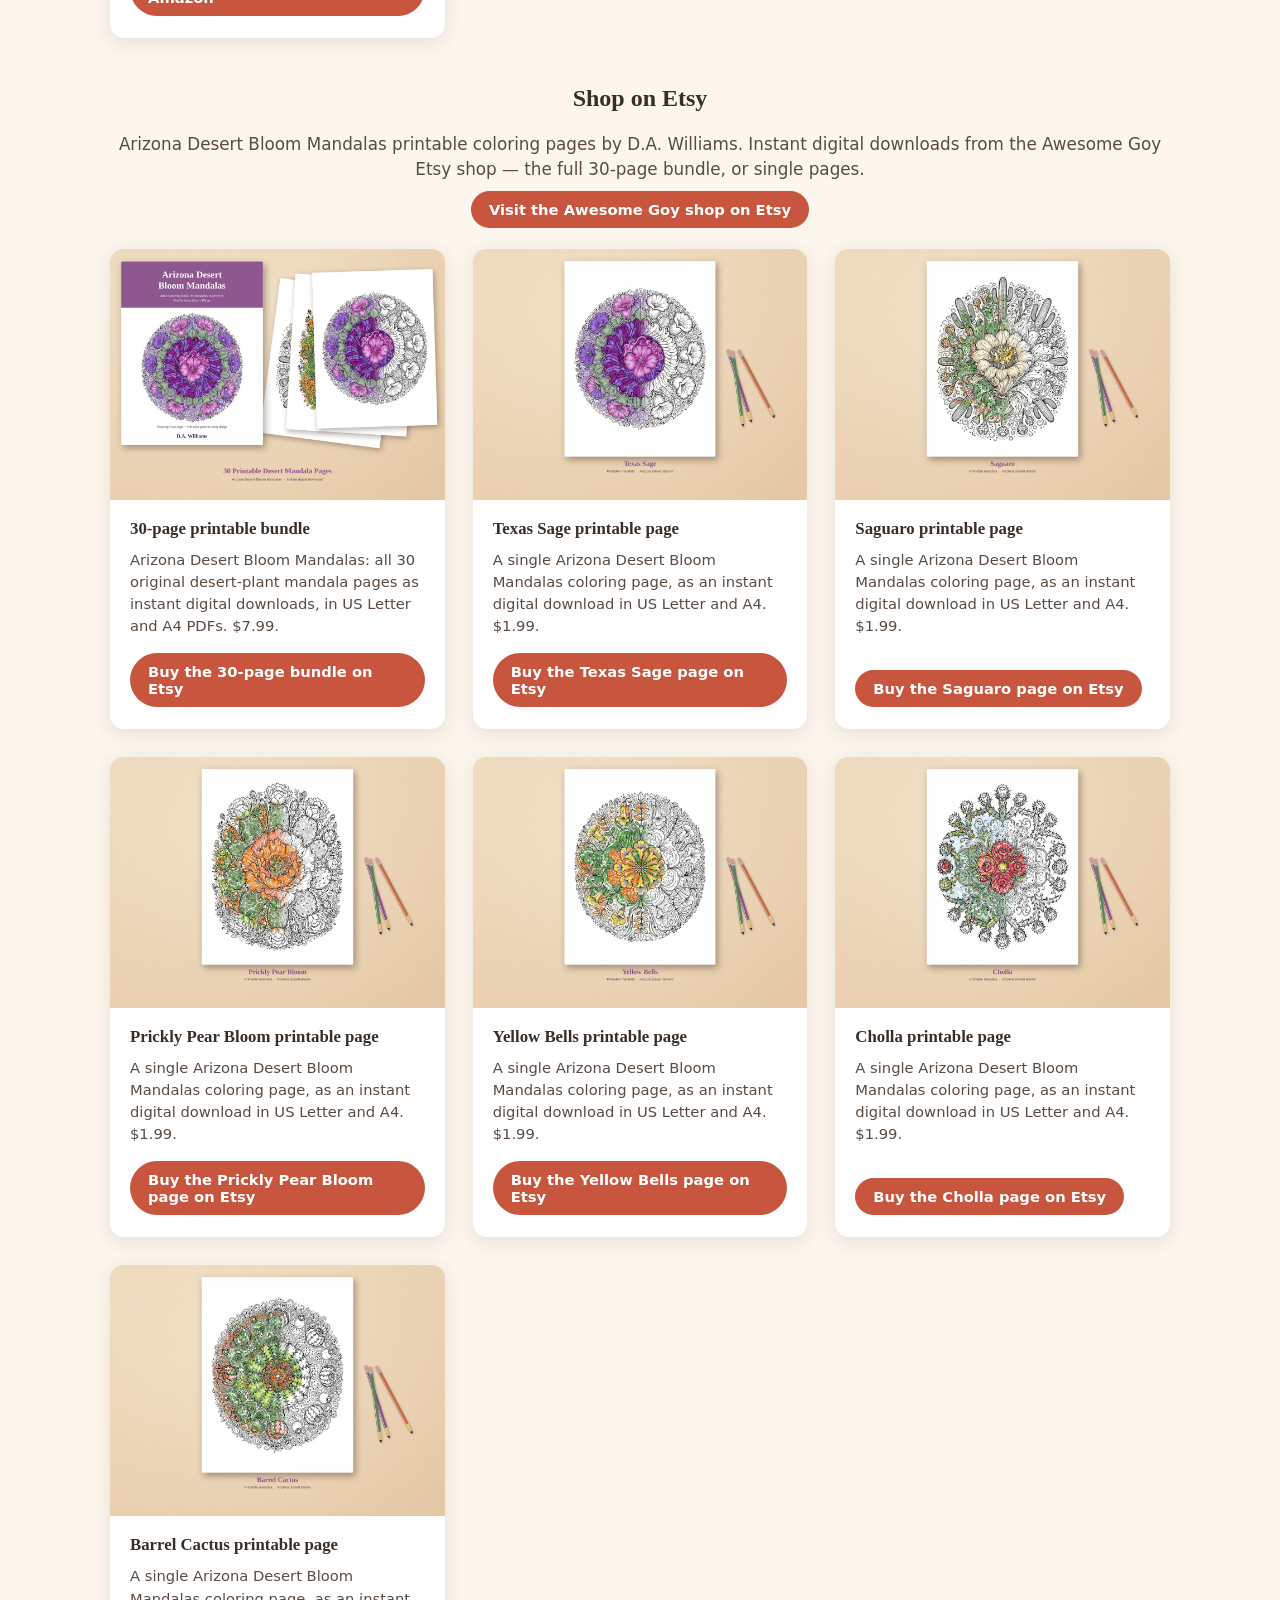
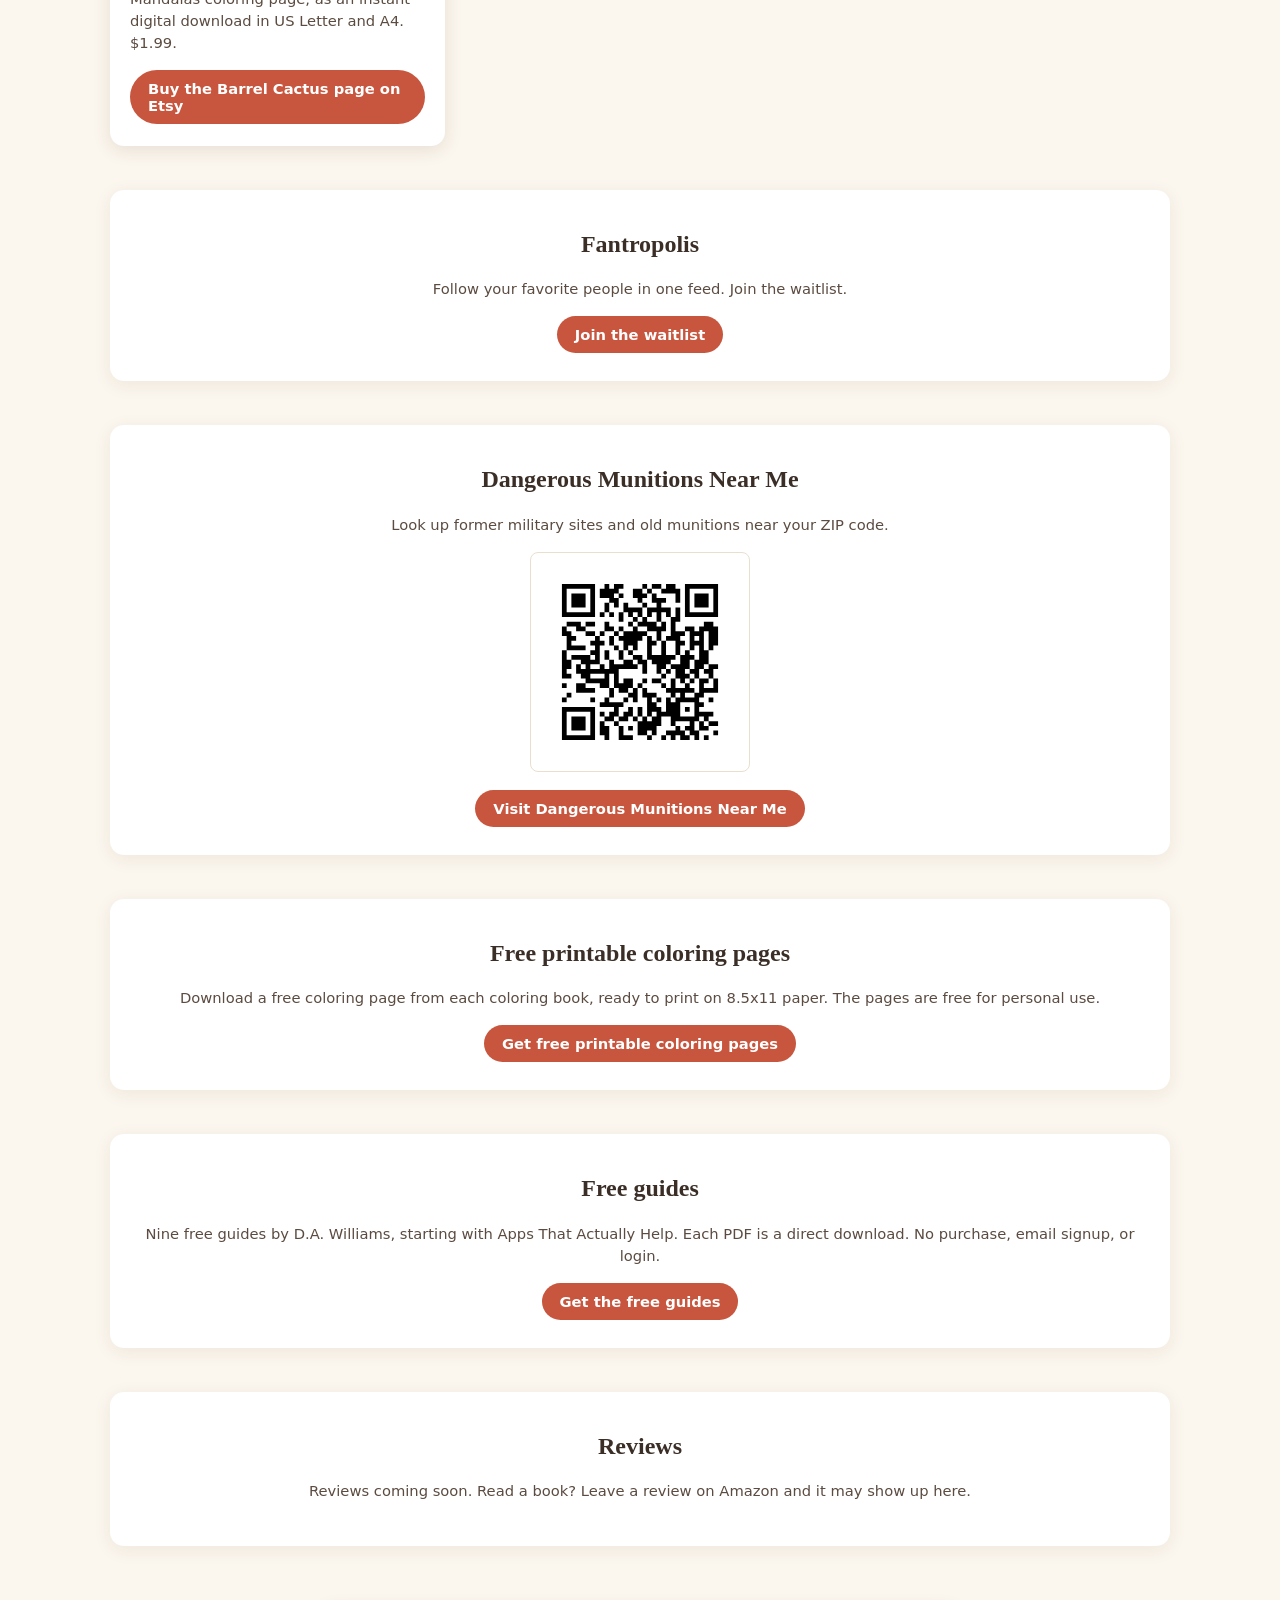
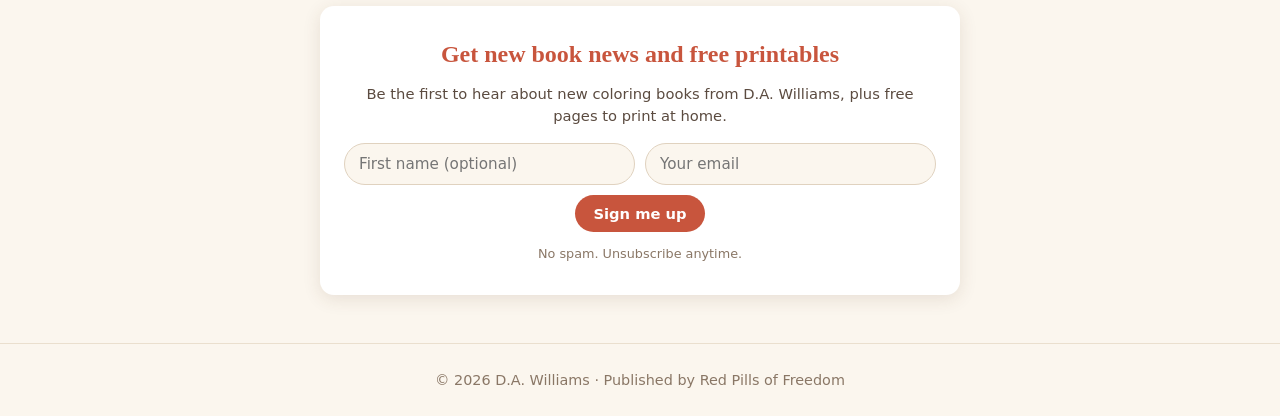
==== commit 1f0f4bfe: "Add a Dangerous Munitions Near Me QR code to the homepage." ====
--- a/index.html
+++ b/index.html
@@ -259,6 +259,12 @@
     <p>Follow your favorite people in one feed. Join the waitlist.</p>
     <a class="btn" href="https://fantropolis.com" target="_blank" rel="noopener">Join the waitlist<span class="sr-only"> (opens in a new tab)</span></a>
   </section>
+  <section class="band" id="dangerous-munitions" aria-label="Dangerous Munitions Near Me">
+    <h2 class="sec">Dangerous Munitions Near Me</h2>
+    <p>Look up former military sites and old munitions near your ZIP code.</p>
+    <img class="qr-code" src="/qr/dmnm-qr.svg" alt="QR code that opens the Dangerous Munitions Near Me website at https://dangerousmunitionsnearme.com/" width="410" height="410">
+    <a class="btn" href="https://dangerousmunitionsnearme.com/">Visit Dangerous Munitions Near Me</a>
+  </section>
   <section class="band">
     <h2 class="sec">Free printable coloring pages</h2>
     <p>Download a free coloring page from each coloring book, ready to print on 8.5x11 paper. The pages are free for personal use.</p>
--- a/styles.css
+++ b/styles.css
@@ -62,3 +62,5 @@
 .max-tail{transform-box:view-box;transform-origin:860px 495px;animation:max-wag .4s ease-in-out infinite alternate}
 @keyframes max-wag{from{transform:rotate(-10deg)}to{transform:rotate(10deg)}}
 @media(prefers-reduced-motion:reduce){.thor-forearm,.max-tail{animation:none}}
+
+.qr-code{display:block;width:min(220px,70vw);height:auto;margin:0 auto 18px;background:#fff;padding:12px;border:1px solid #eadfce;border-radius:8px}
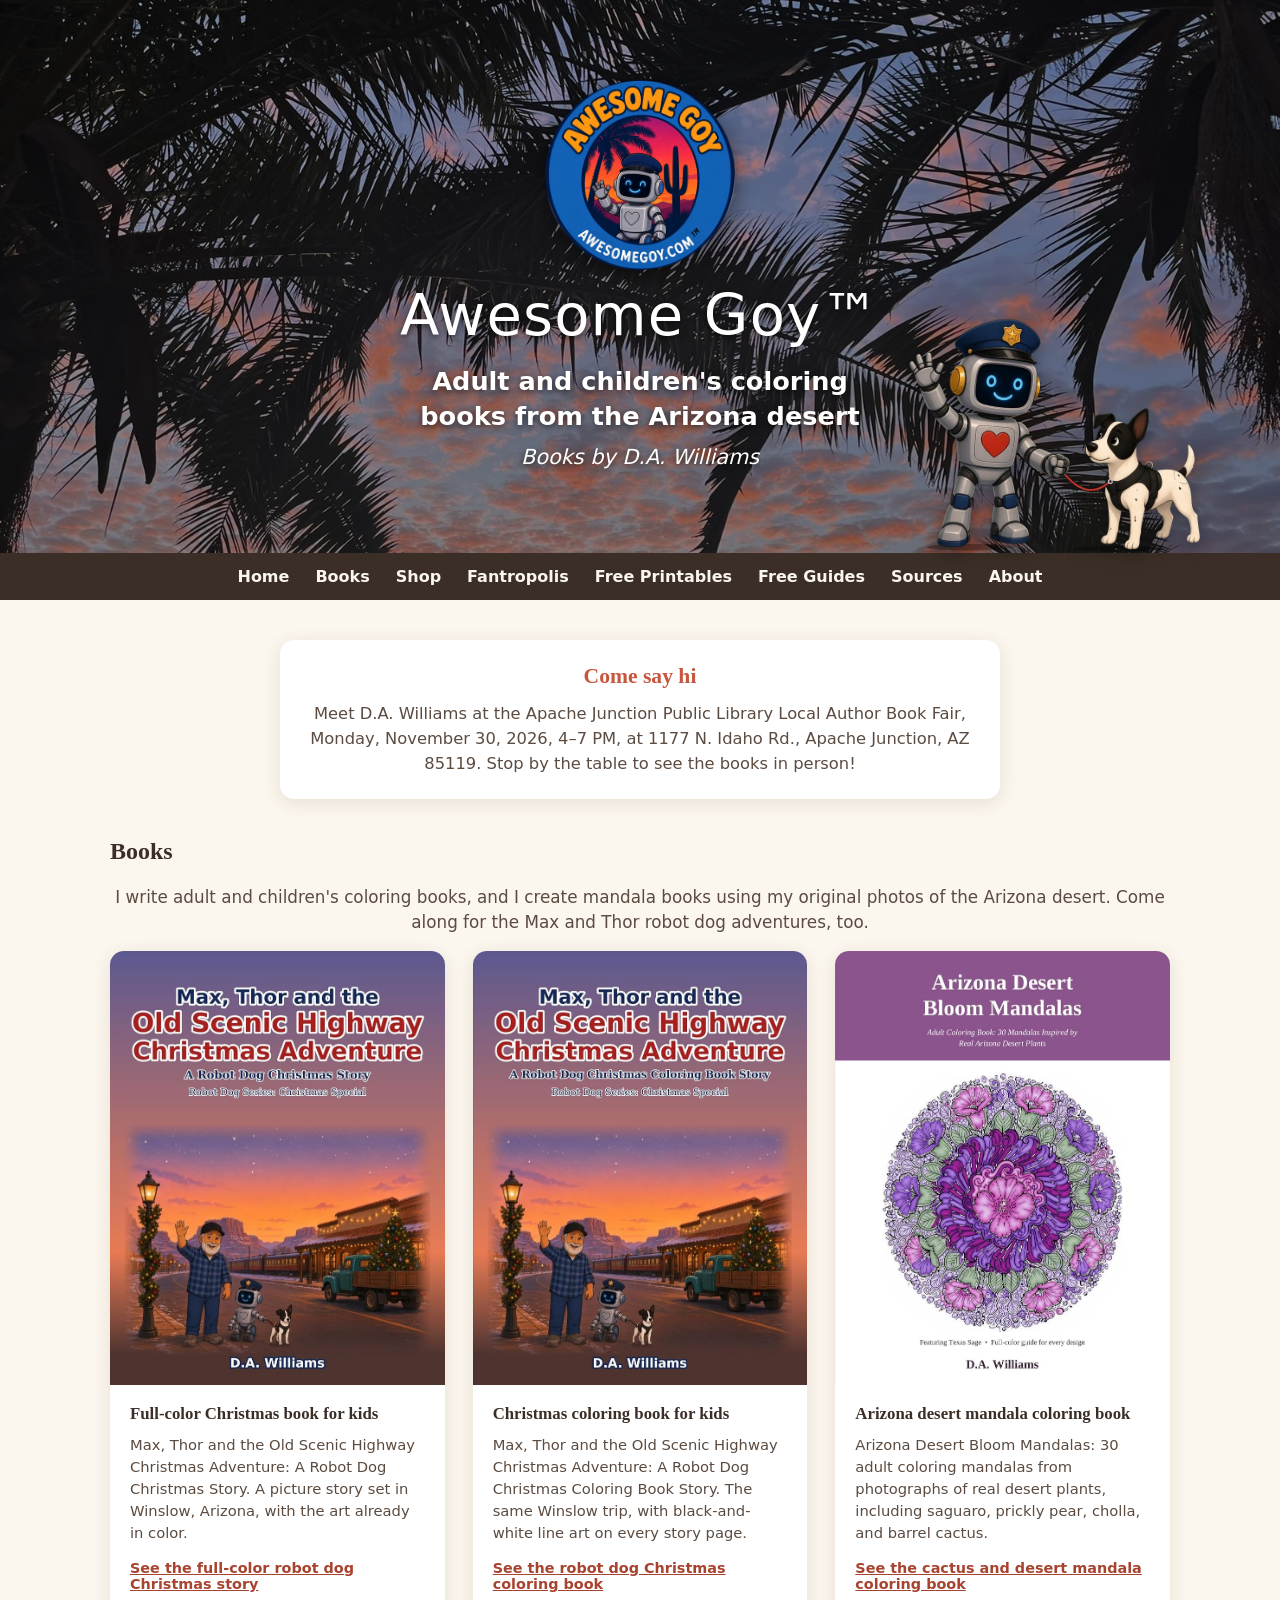
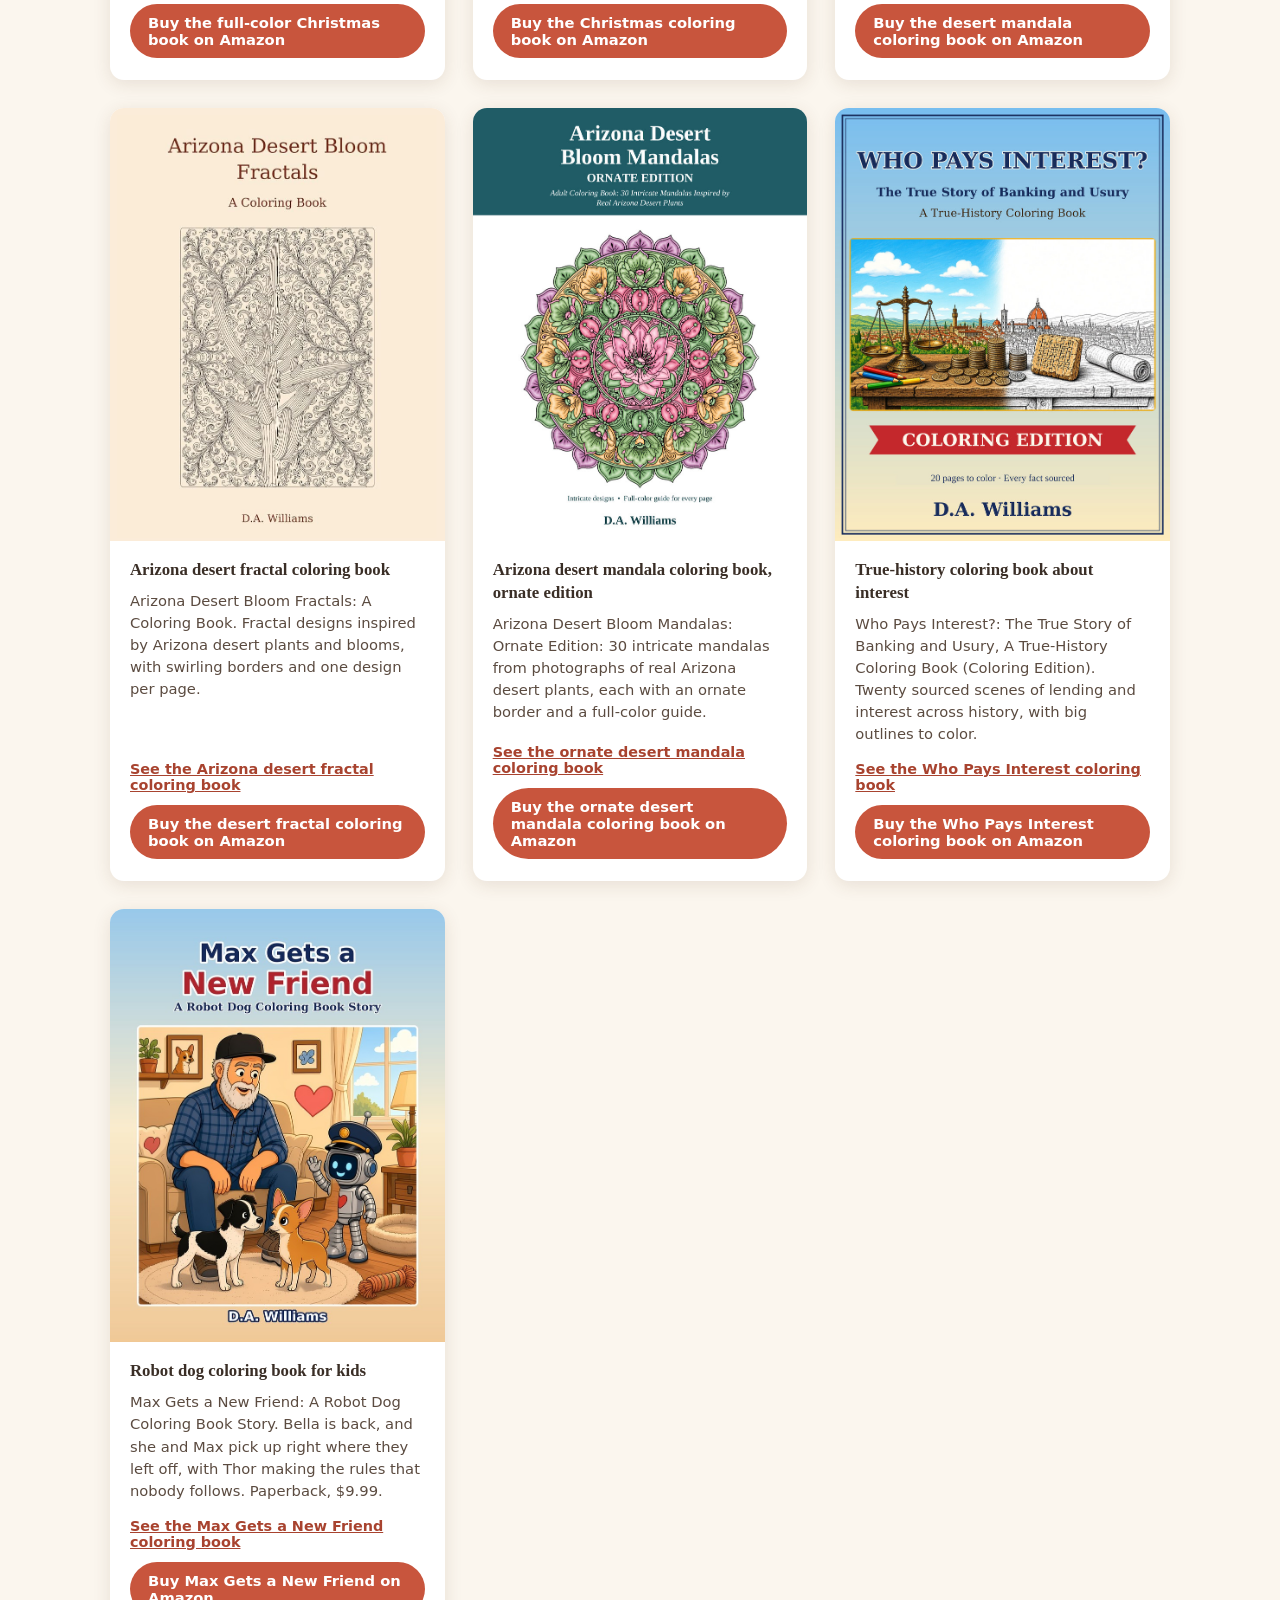
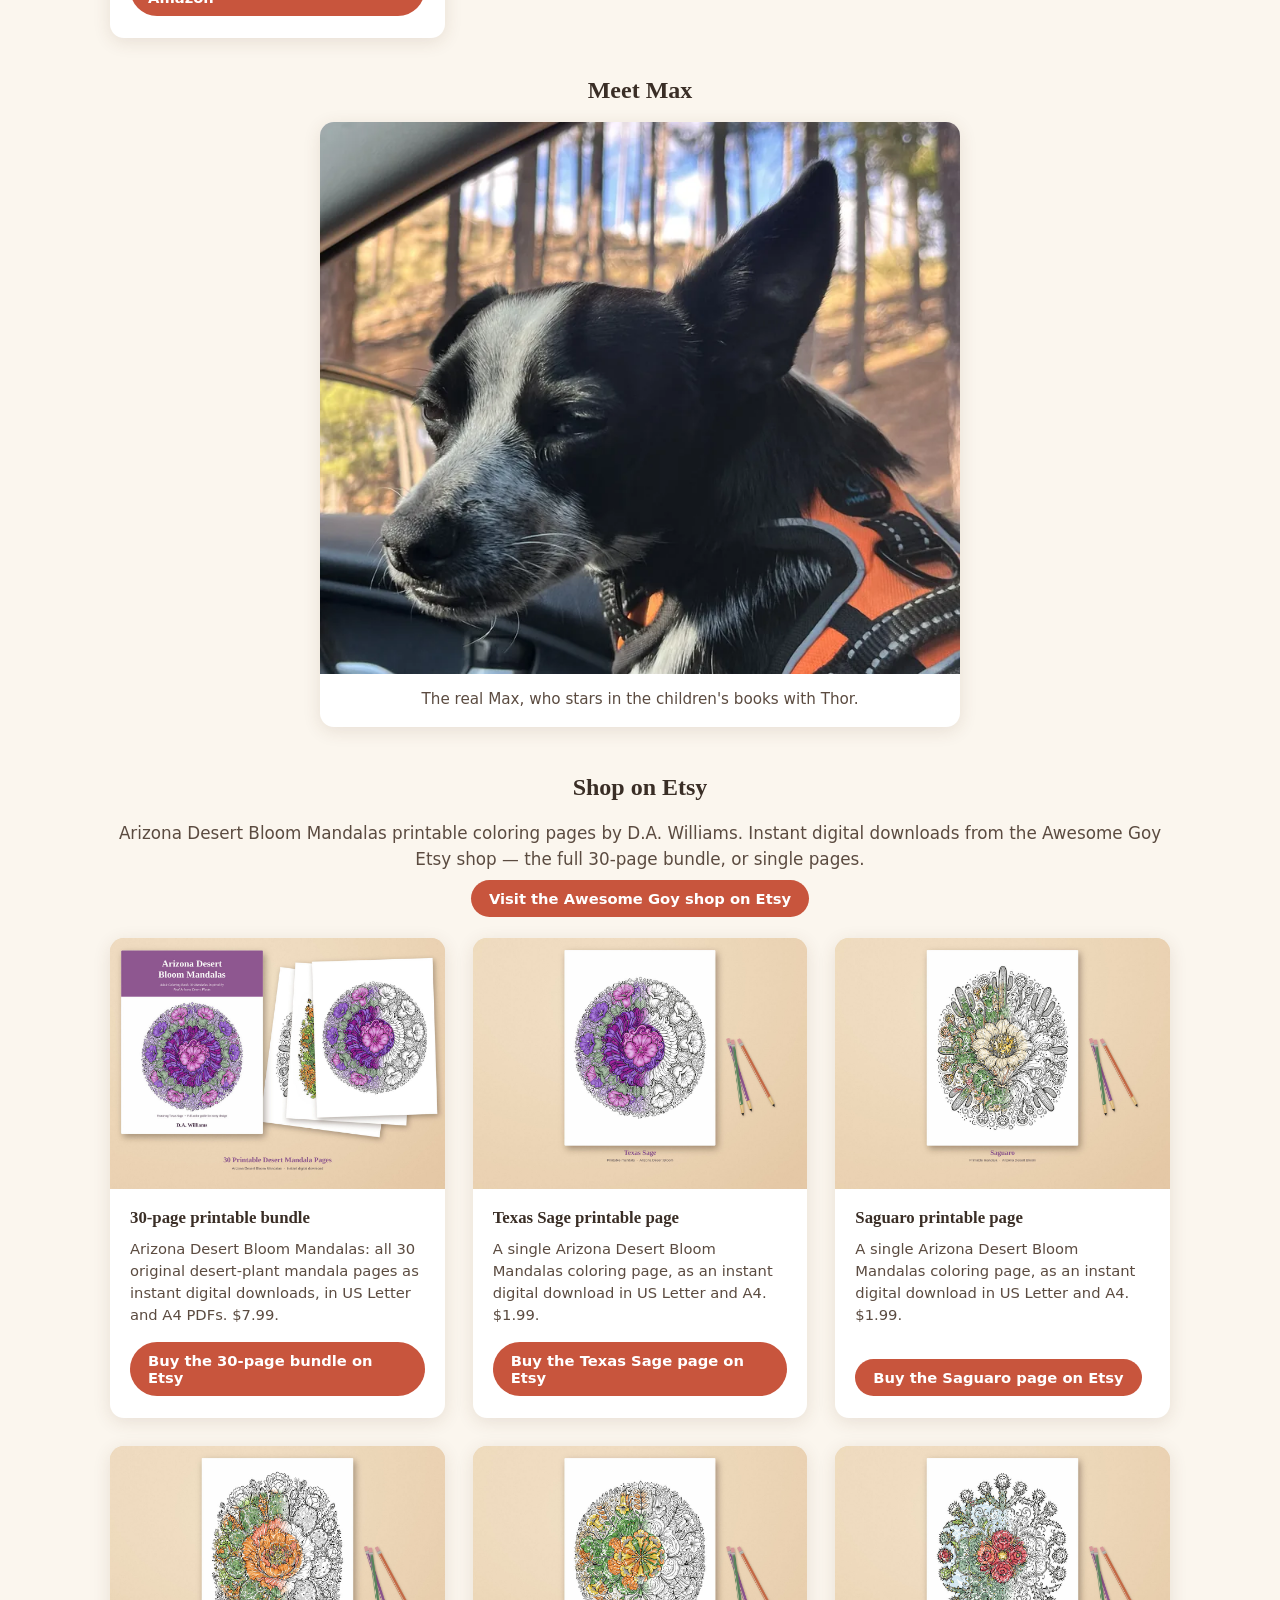
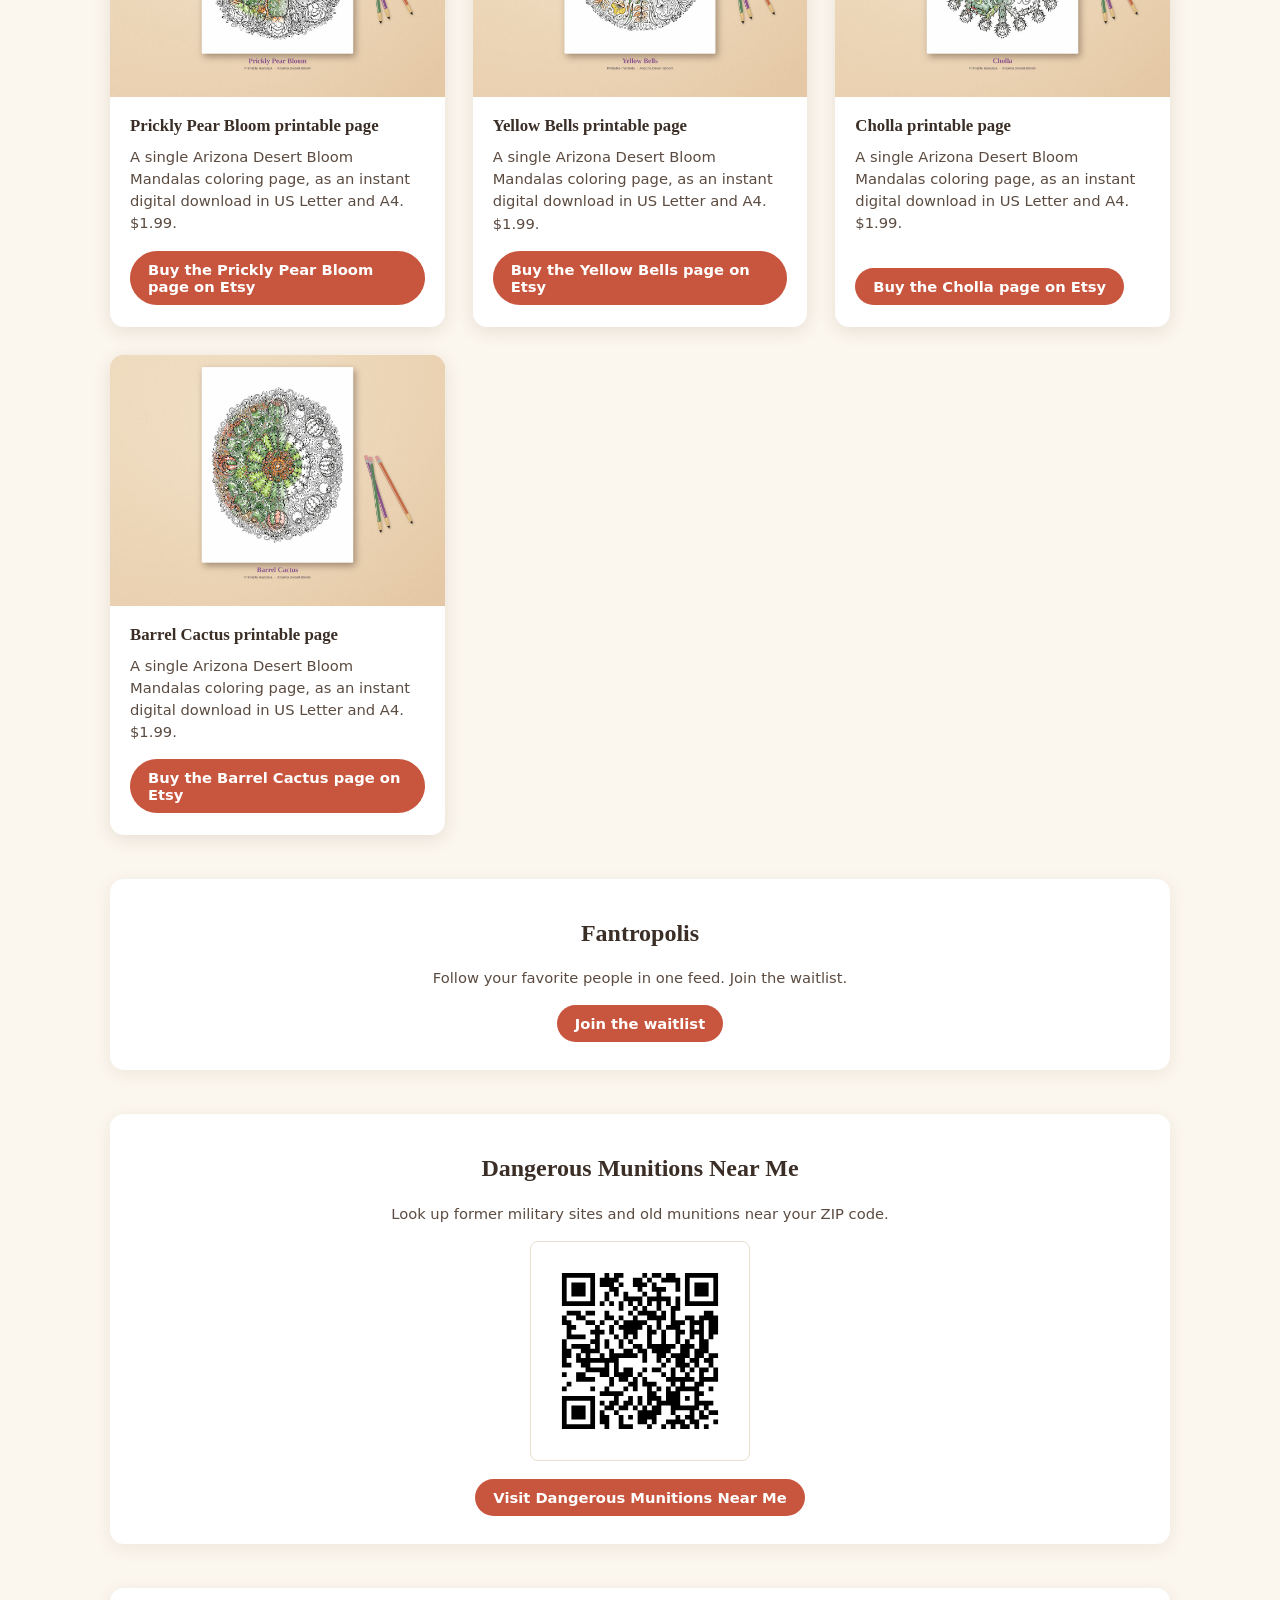
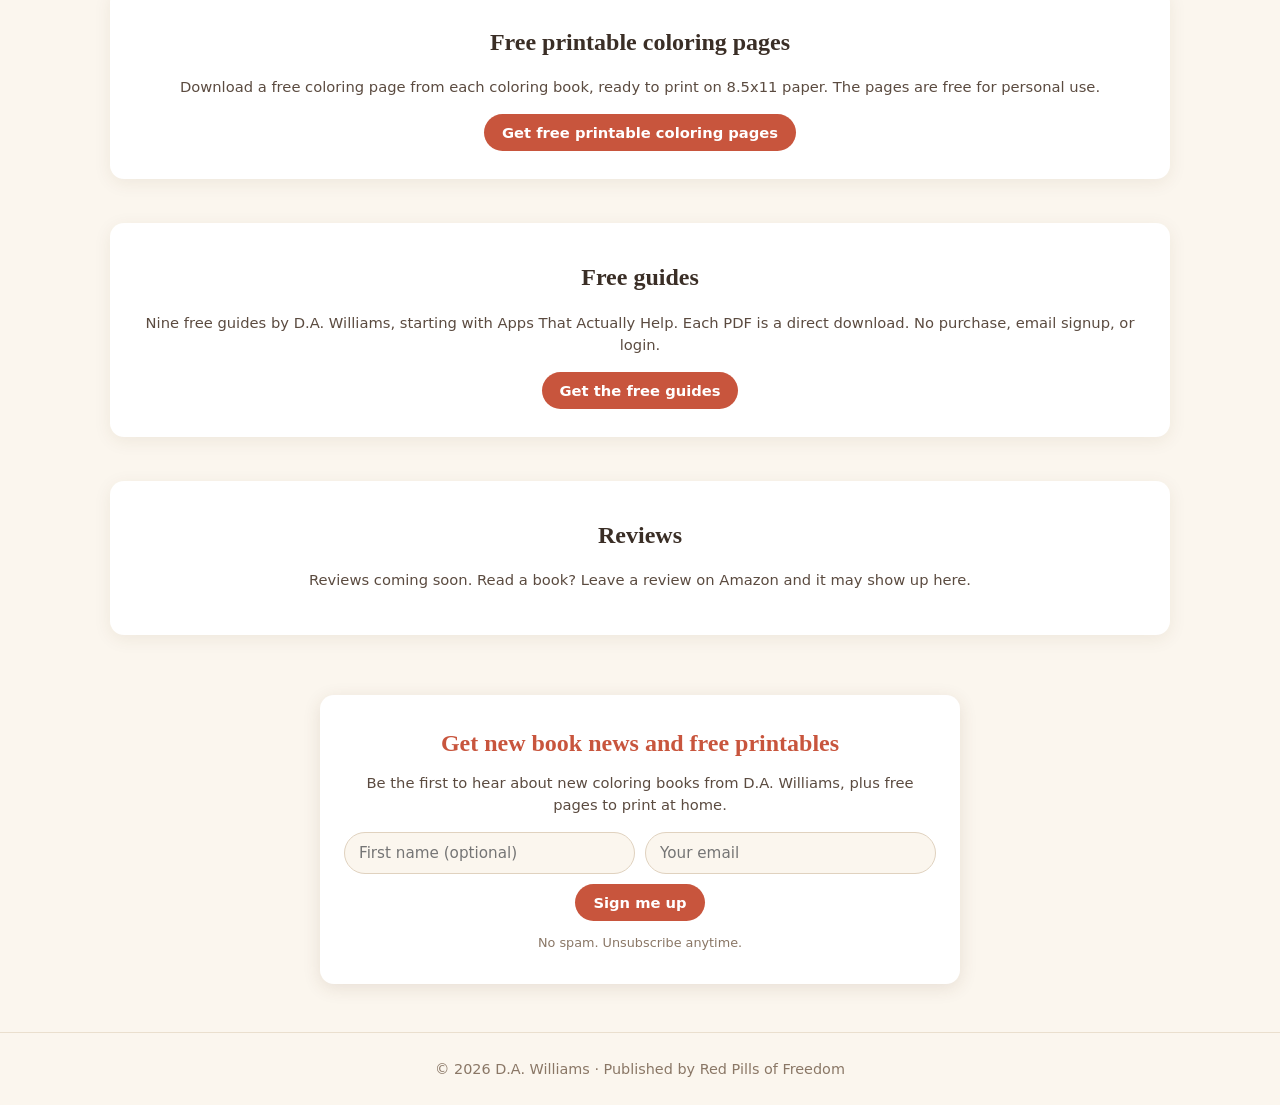
==== commit 342b7af9: "Add a Meet Max photo to the About page and homepage. A real photo of Max goes in a Meet Max section " ====
--- a/index.html
+++ b/index.html
@@ -177,6 +177,16 @@
       </div>
     </article>
   </div>
+  <section class="meet-max" id="meet-max" aria-labelledby="meet-max-heading">
+    <h2 class="sec" id="meet-max-heading">Meet Max</h2>
+    <figure>
+      <picture>
+        <source type="image/webp" srcset="/images/max.webp">
+        <img src="/images/max.jpg" width="800" height="690" alt="Max, a small black-and-white dog in an orange harness, looking calmly out a car window toward a sunlit pine forest." loading="lazy" decoding="async">
+      </picture>
+      <figcaption>The real Max, who stars in the children's books with Thor.</figcaption>
+    </figure>
+  </section>
   <section class="etsy" id="shop" aria-label="Shop on Etsy">
     <h2 class="sec">Shop on Etsy</h2>
     <p class="intro">Arizona Desert Bloom Mandalas printable coloring pages by D.A. Williams. Instant digital downloads from the Awesome Goy Etsy shop — the full 30-page bundle, or single pages.</p>
--- a/styles.css
+++ b/styles.css
@@ -64,3 +64,10 @@
 @media(prefers-reduced-motion:reduce){.thor-forearm,.max-tail{animation:none}}
 
 .qr-code{display:block;width:min(220px,70vw);height:auto;margin:0 auto 18px;background:#fff;padding:12px;border:1px solid #eadfce;border-radius:8px}
+
+.meet-max{margin:36px auto 44px;max-width:640px;text-align:center}
+.meet-max .sec{margin-bottom:16px}
+.meet-max figure{margin:0;background:#fff;border-radius:14px;overflow:hidden;box-shadow:0 4px 18px rgba(90,60,30,.12)}
+.meet-max img{width:100%;height:auto;display:block;background:#f1e6d6}
+.meet-max figcaption{font-family:system-ui,sans-serif;font-size:.95rem;line-height:1.5;color:#5b4b40;padding:14px 18px 16px;margin:0}
+@media(max-width:500px){.meet-max{margin:28px 0 36px}.meet-max figcaption{font-size:.9rem;padding:12px 14px 14px}}
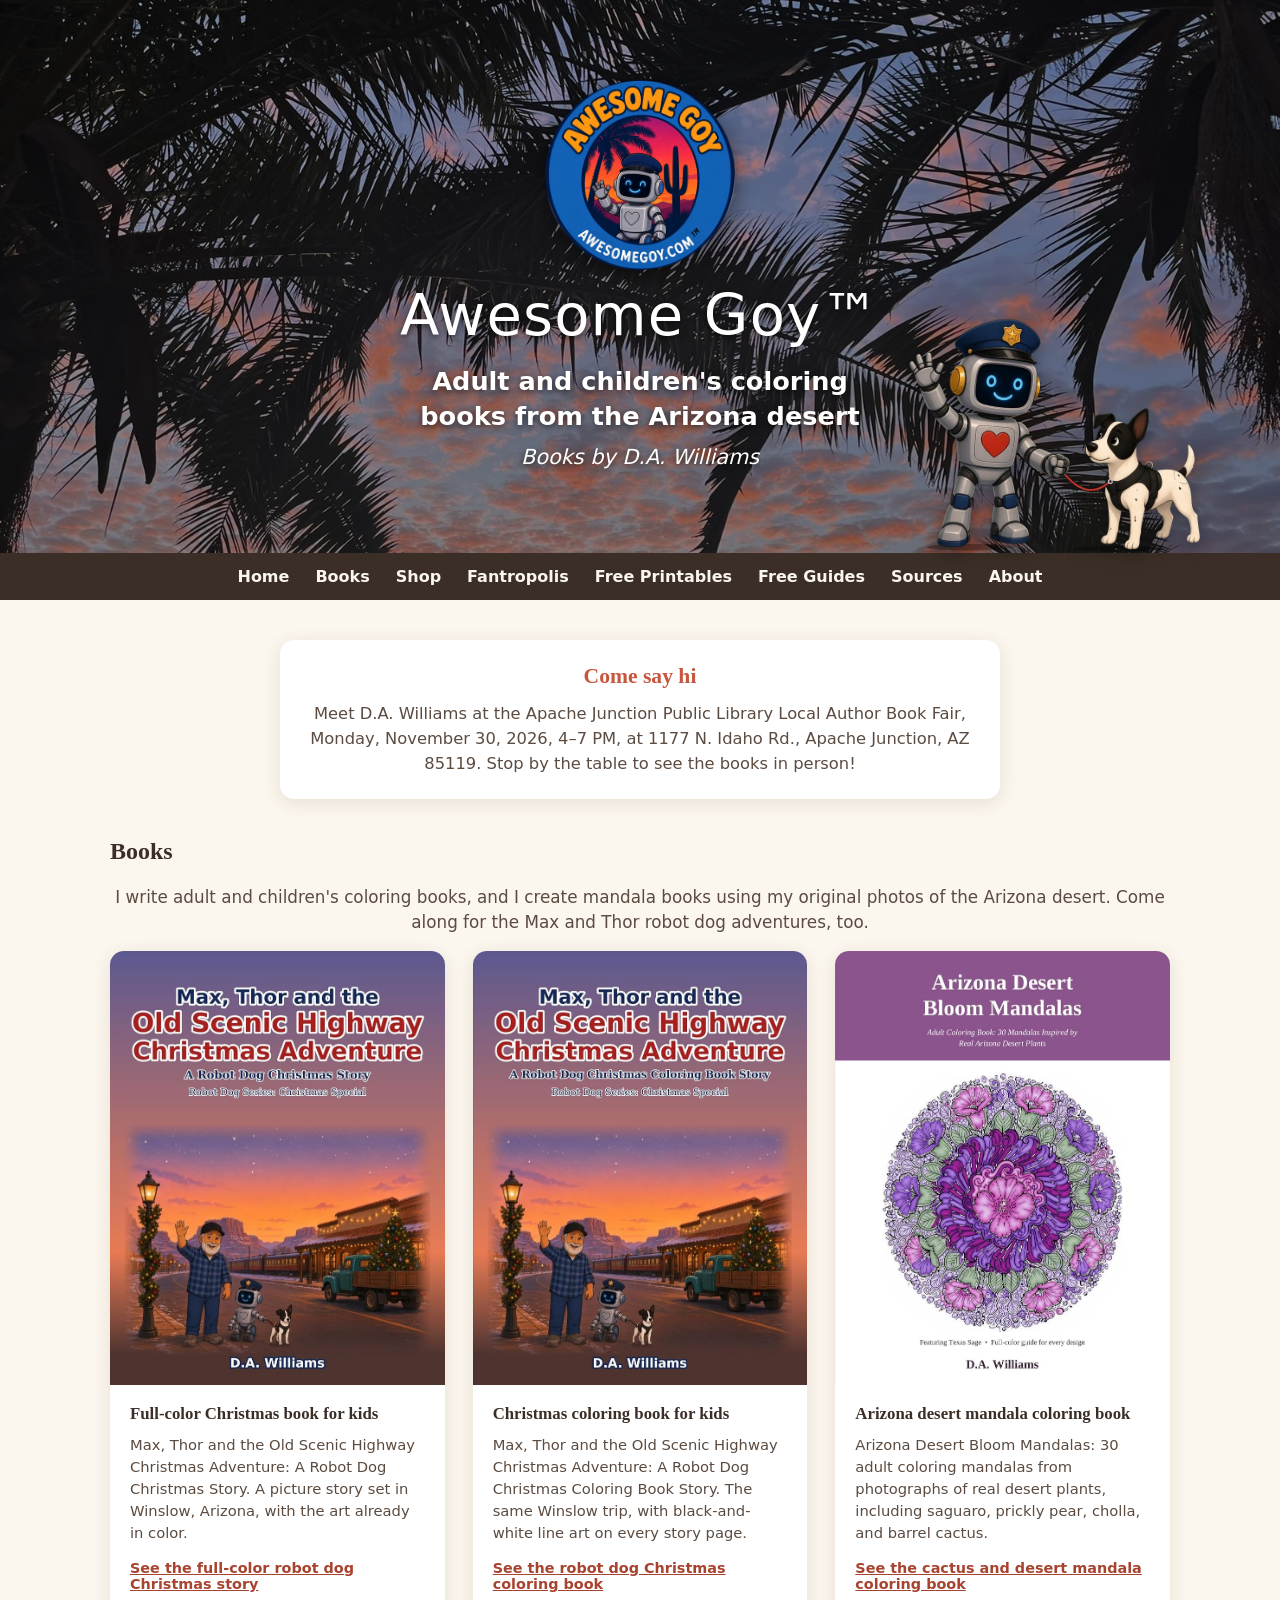
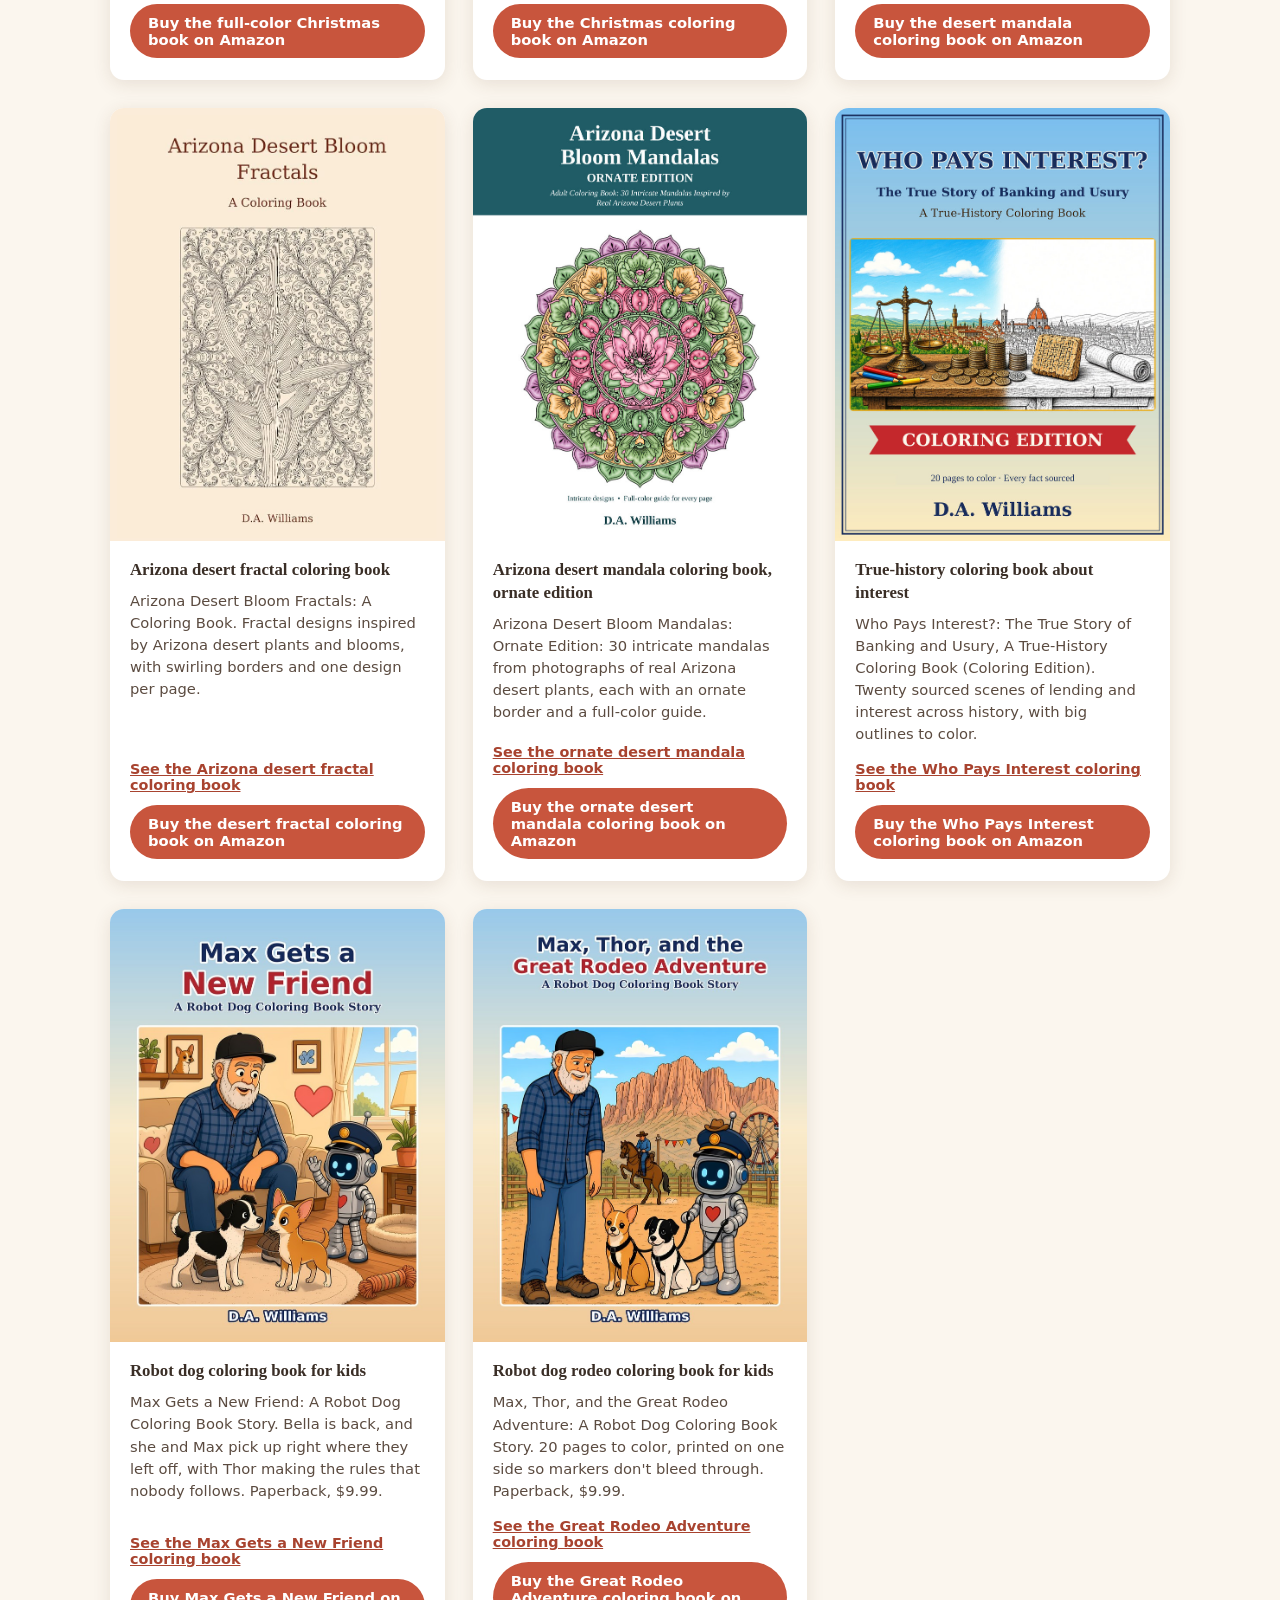
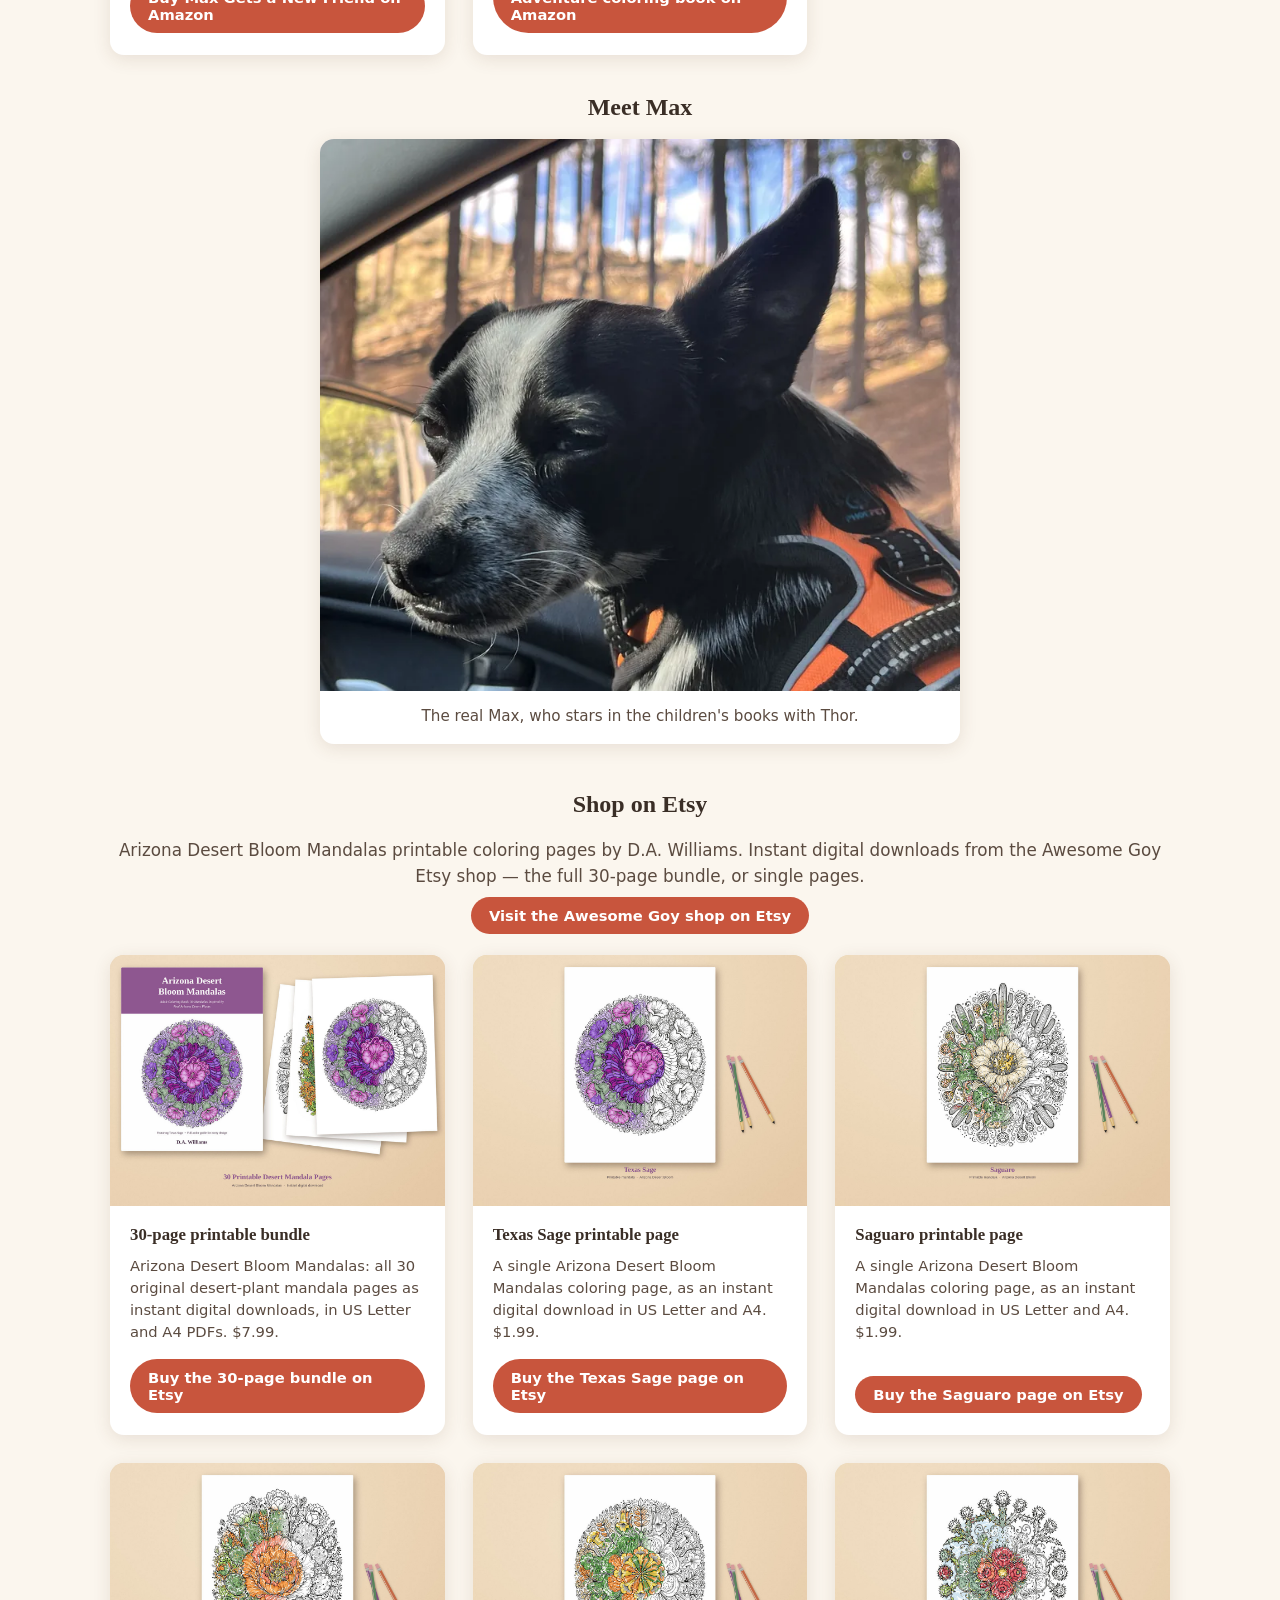
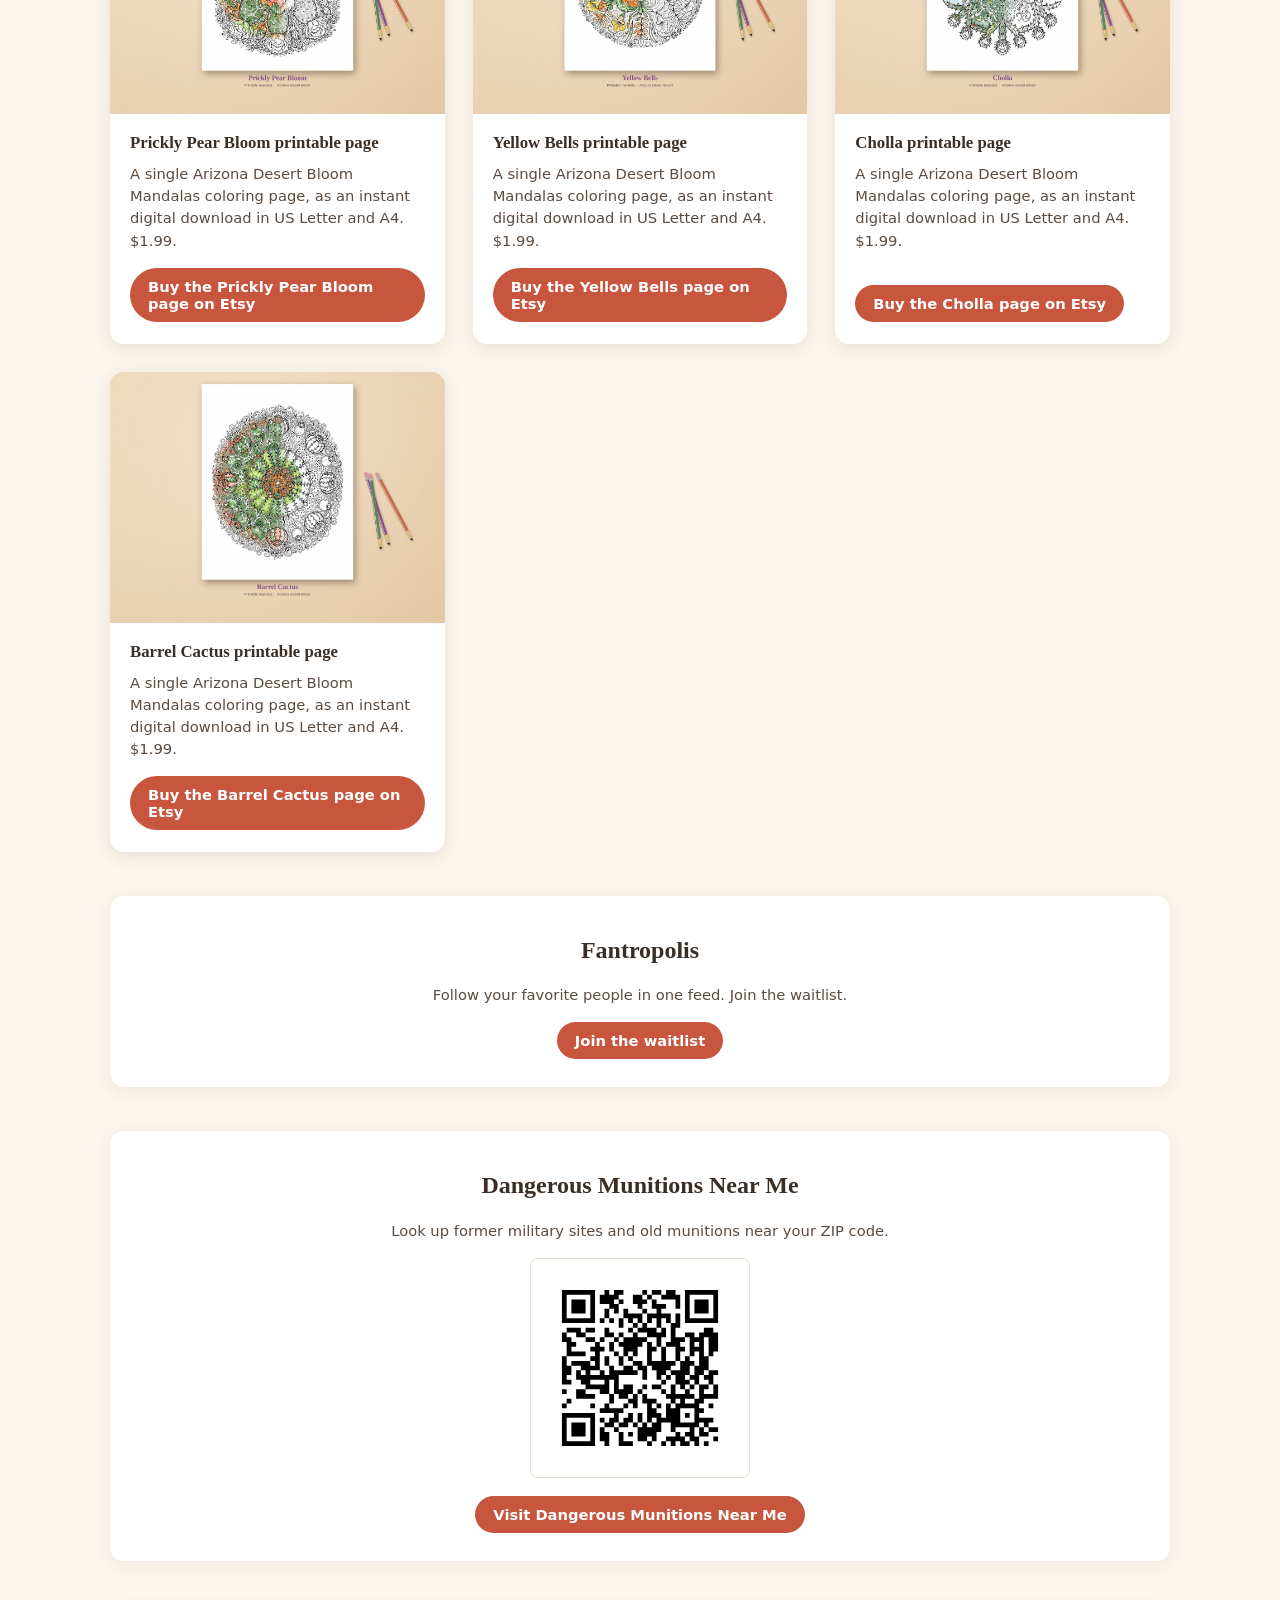
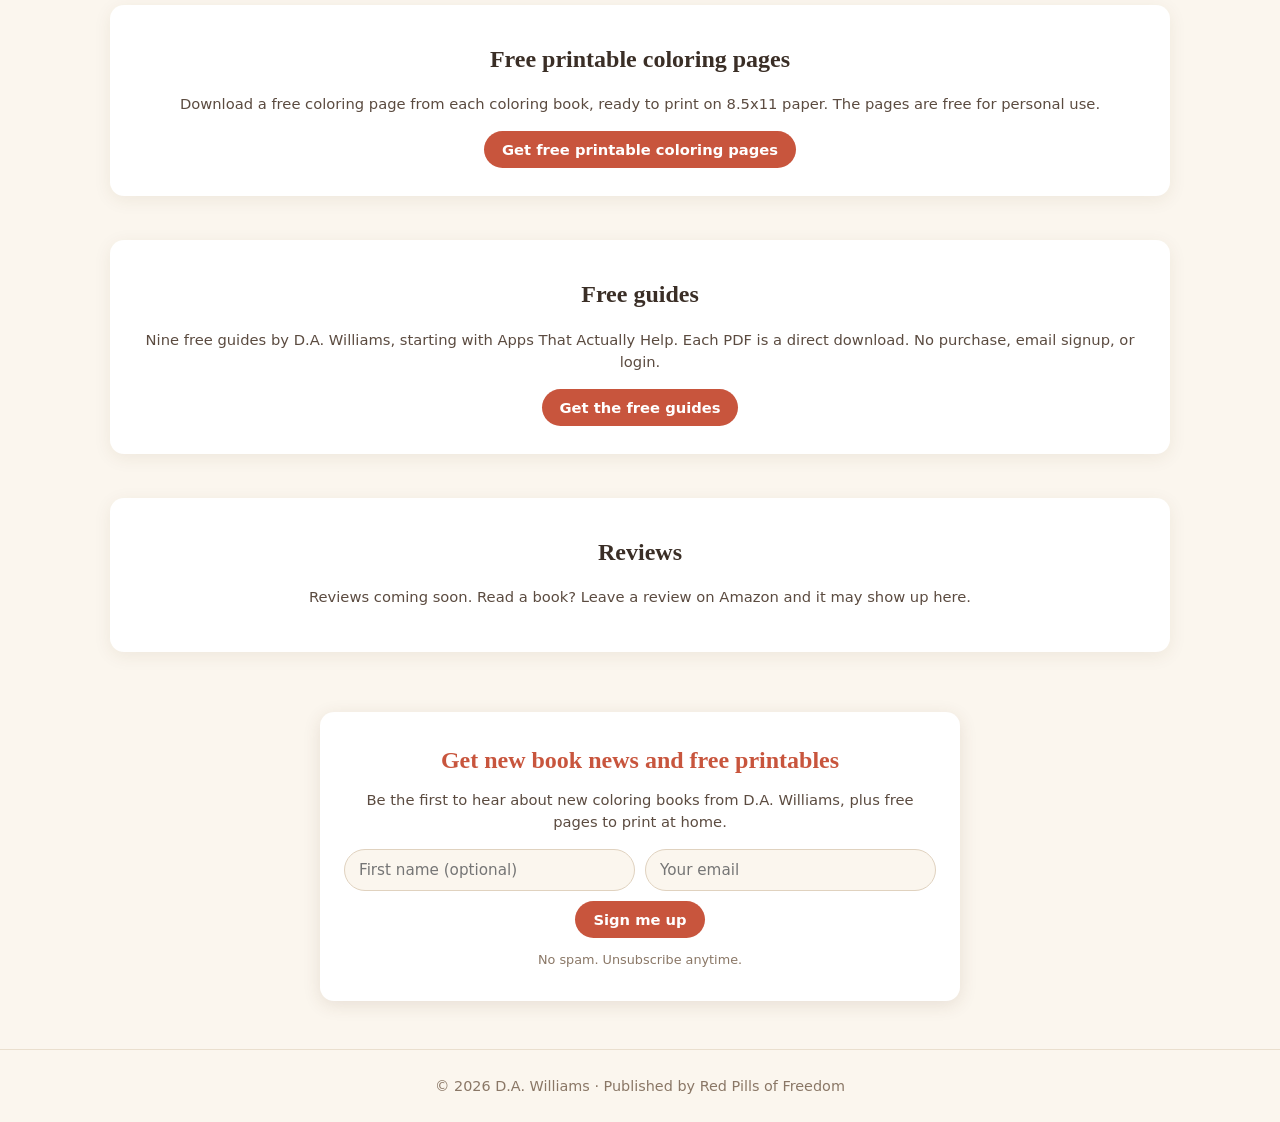
==== commit 1b4f4464: "Add Max, Thor, and the Great Rodeo Adventure to the books list. List the robot dog coloring book sto" ====
--- a/index.html
+++ b/index.html
@@ -176,6 +176,17 @@
         <a class="btn" href="https://www.amazon.com/dp/B0HRWW4BND" target="_blank" rel="noopener">Buy Max Gets a New Friend on Amazon<span class="sr-only"> (opens in a new tab)</span></a>
       </div>
     </article>
+    <article class="card">
+      <a href="/books/max-thor-great-rodeo-adventure.html">
+        <img src="/images/max-thor-great-rodeo-adventure.jpg" alt="Cover of Max, Thor, and the Great Rodeo Adventure, a robot dog coloring book story" loading="lazy">
+      </a>
+      <div class="body">
+        <h3>Robot dog rodeo coloring book for kids</h3>
+        <p>Max, Thor, and the Great Rodeo Adventure: A Robot Dog Coloring Book Story. 20 pages to color, printed on one side so markers don't bleed through. Paperback, $9.99.</p>
+        <a class="link" href="/books/max-thor-great-rodeo-adventure.html">See the Great Rodeo Adventure coloring book</a>
+        <a class="btn" href="https://www.amazon.com/dp/B0HS44NT22" target="_blank" rel="noopener">Buy the Great Rodeo Adventure coloring book on Amazon<span class="sr-only"> (opens in a new tab)</span></a>
+      </div>
+    </article>
   </div>
   <section class="meet-max" id="meet-max" aria-labelledby="meet-max-heading">
     <h2 class="sec" id="meet-max-heading">Meet Max</h2>
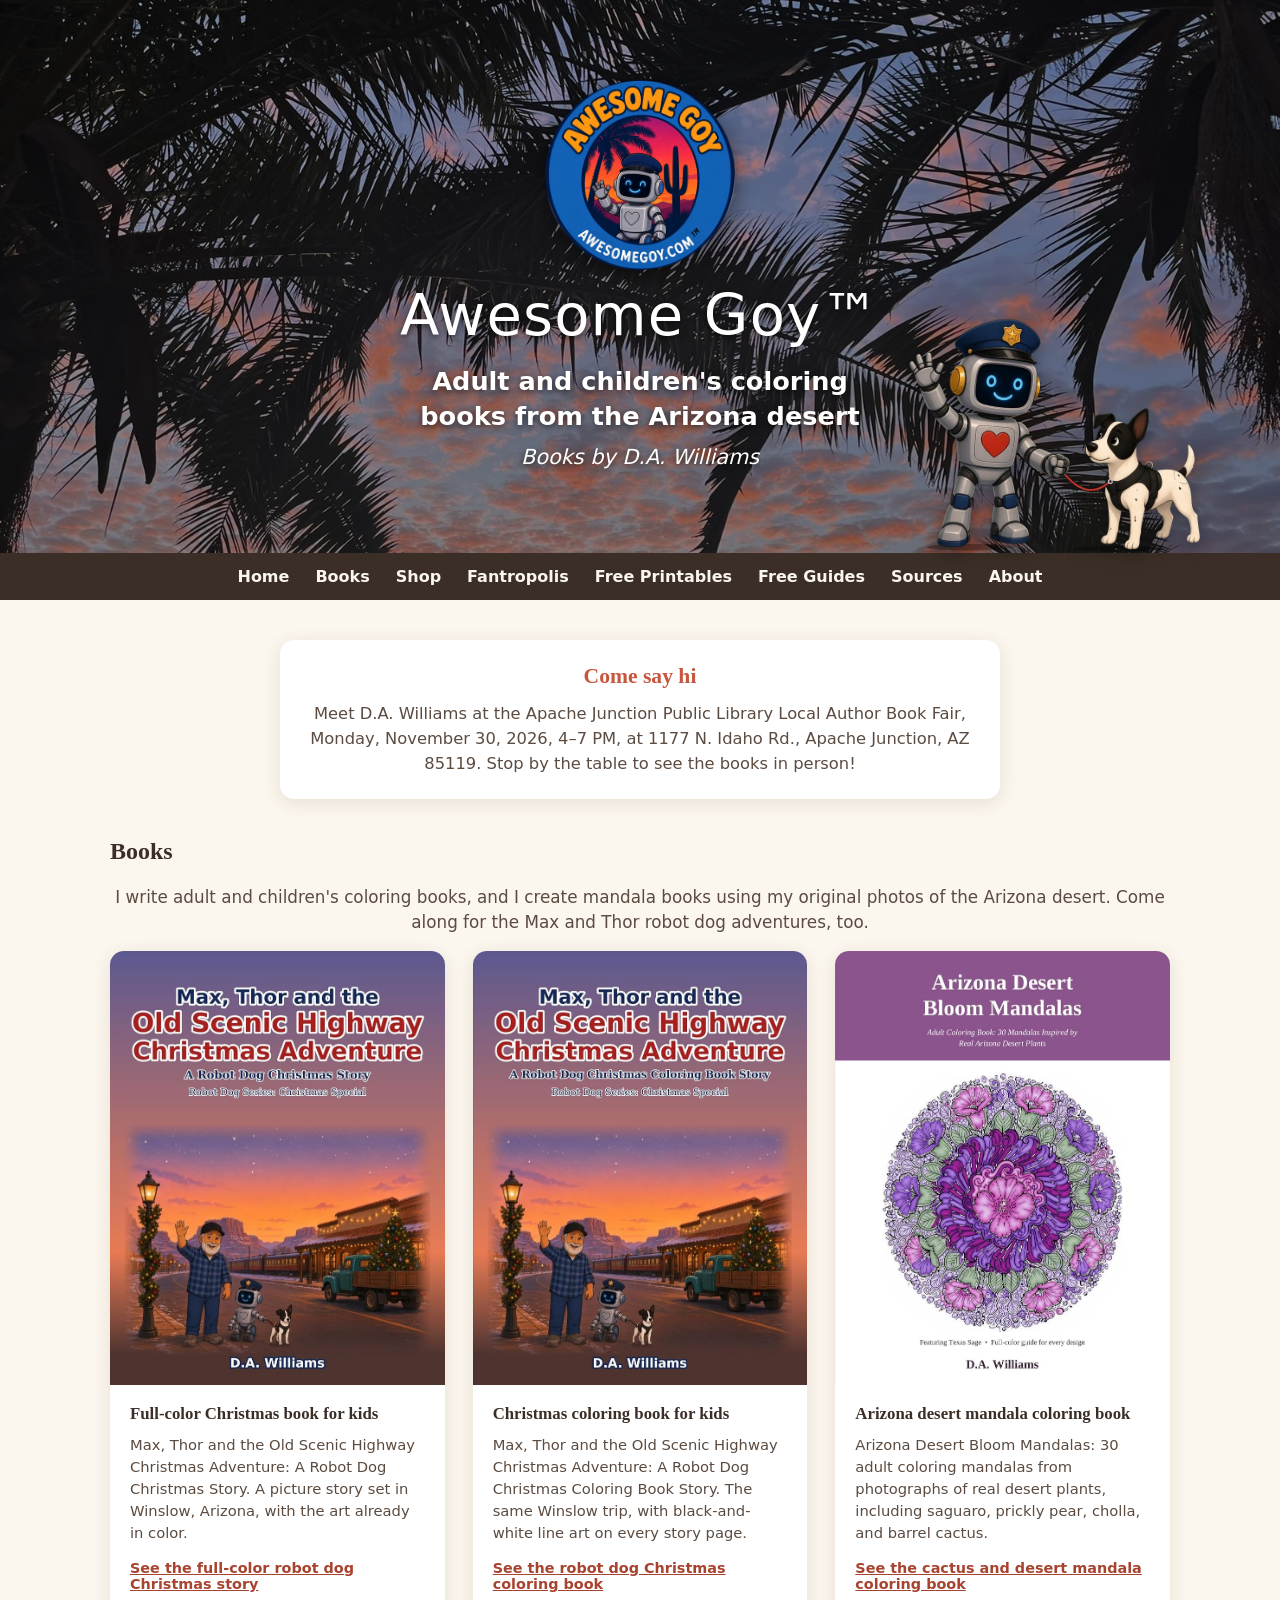
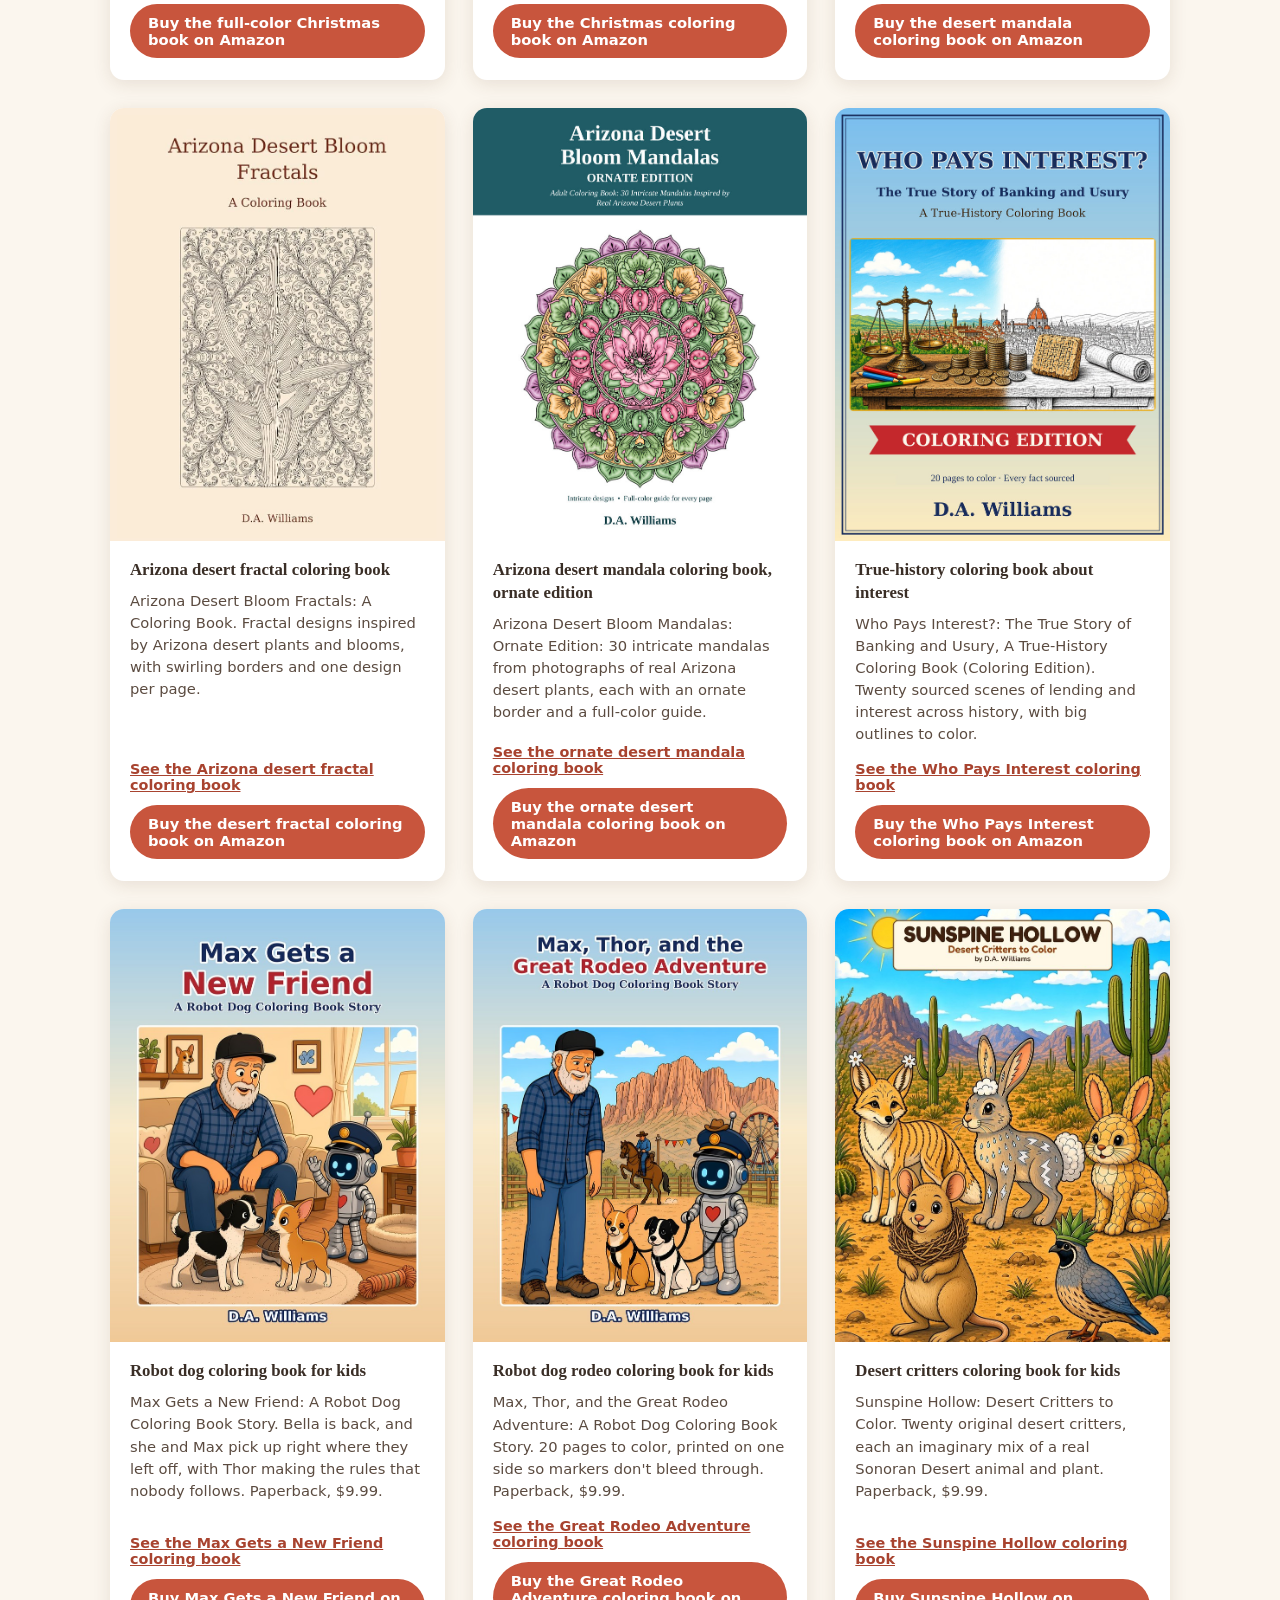
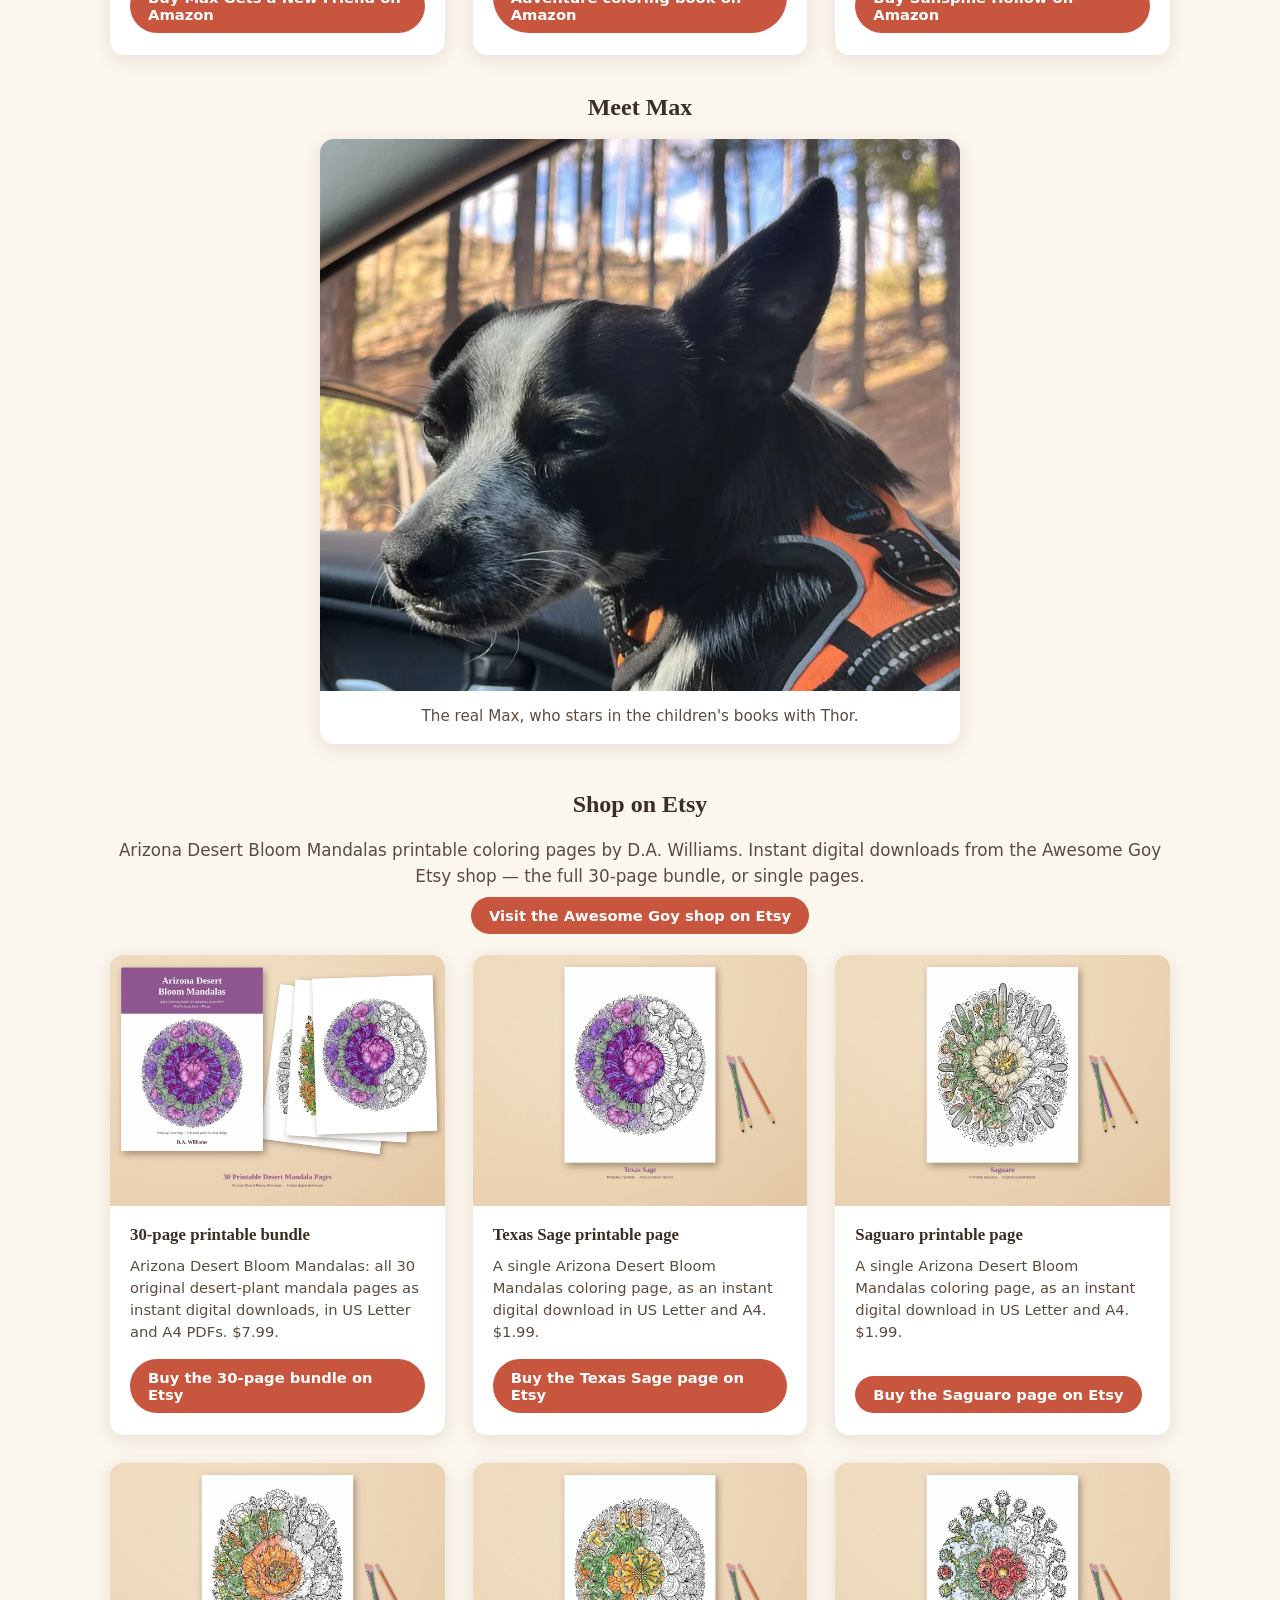
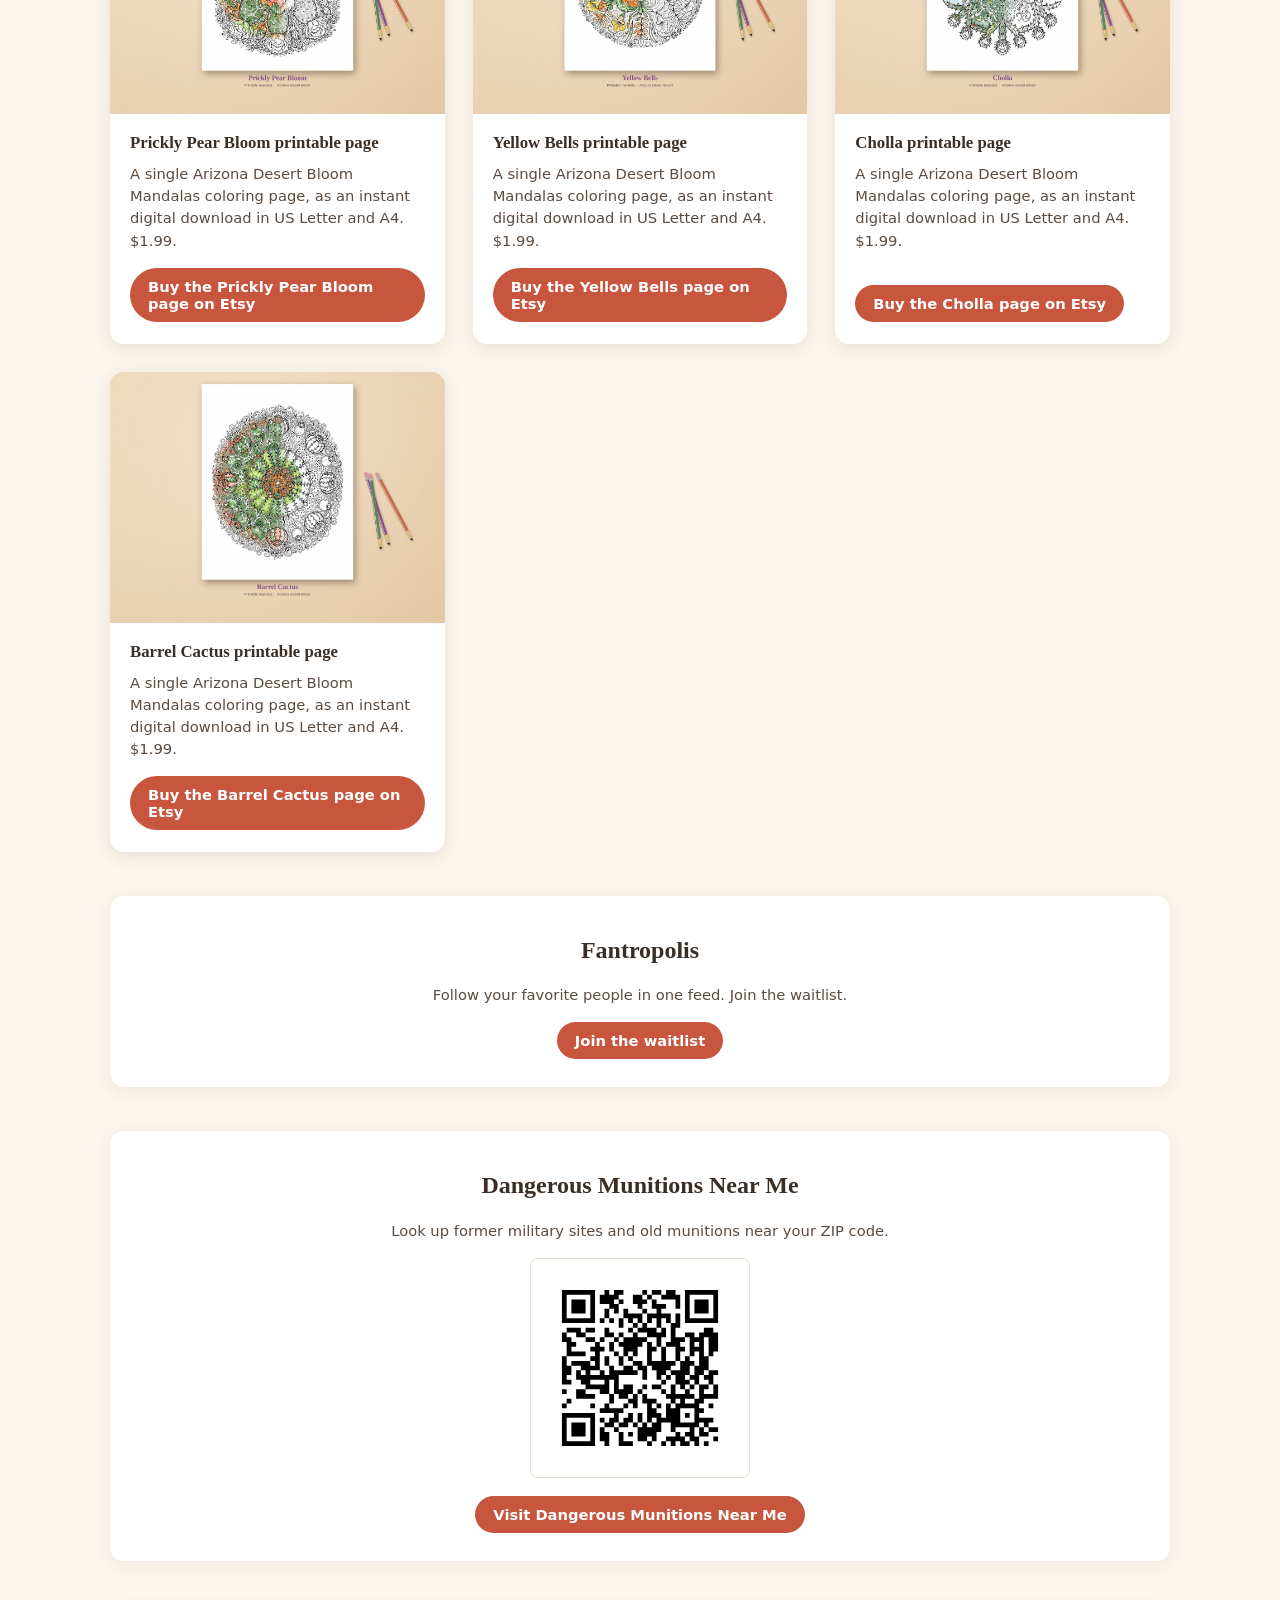
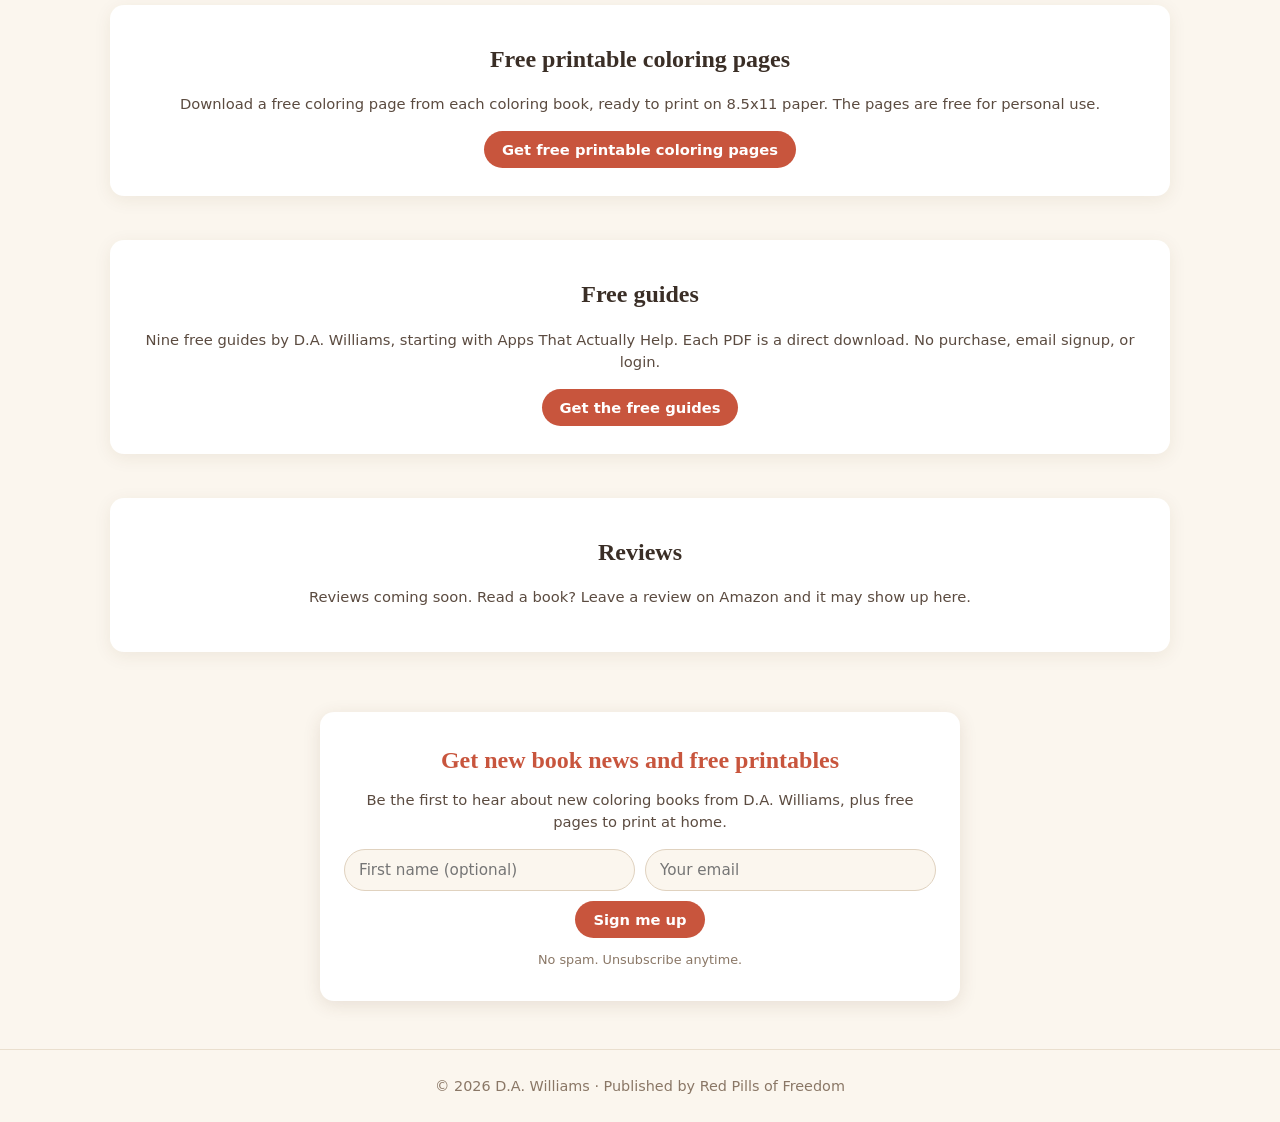
==== commit cea6bcde: "Add Sunspine Hollow: Desert Critters to Color to the books list. List the children's coloring book o" ====
--- a/index.html
+++ b/index.html
@@ -187,6 +187,17 @@
         <a class="btn" href="https://www.amazon.com/dp/B0HS44NT22" target="_blank" rel="noopener">Buy the Great Rodeo Adventure coloring book on Amazon<span class="sr-only"> (opens in a new tab)</span></a>
       </div>
     </article>
+    <article class="card">
+      <a href="/books/sunspine-hollow.html">
+        <img src="/images/sunspine-hollow.jpg" alt="Cover of Sunspine Hollow: Desert Critters to Color, a children's coloring book" loading="lazy">
+      </a>
+      <div class="body">
+        <h3>Desert critters coloring book for kids</h3>
+        <p>Sunspine Hollow: Desert Critters to Color. Twenty original desert critters, each an imaginary mix of a real Sonoran Desert animal and plant. Paperback, $9.99.</p>
+        <a class="link" href="/books/sunspine-hollow.html">See the Sunspine Hollow coloring book</a>
+        <a class="btn" href="https://www.amazon.com/dp/B0HSQH9D87" target="_blank" rel="noopener">Buy Sunspine Hollow on Amazon<span class="sr-only"> (opens in a new tab)</span></a>
+      </div>
+    </article>
   </div>
   <section class="meet-max" id="meet-max" aria-labelledby="meet-max-heading">
     <h2 class="sec" id="meet-max-heading">Meet Max</h2>
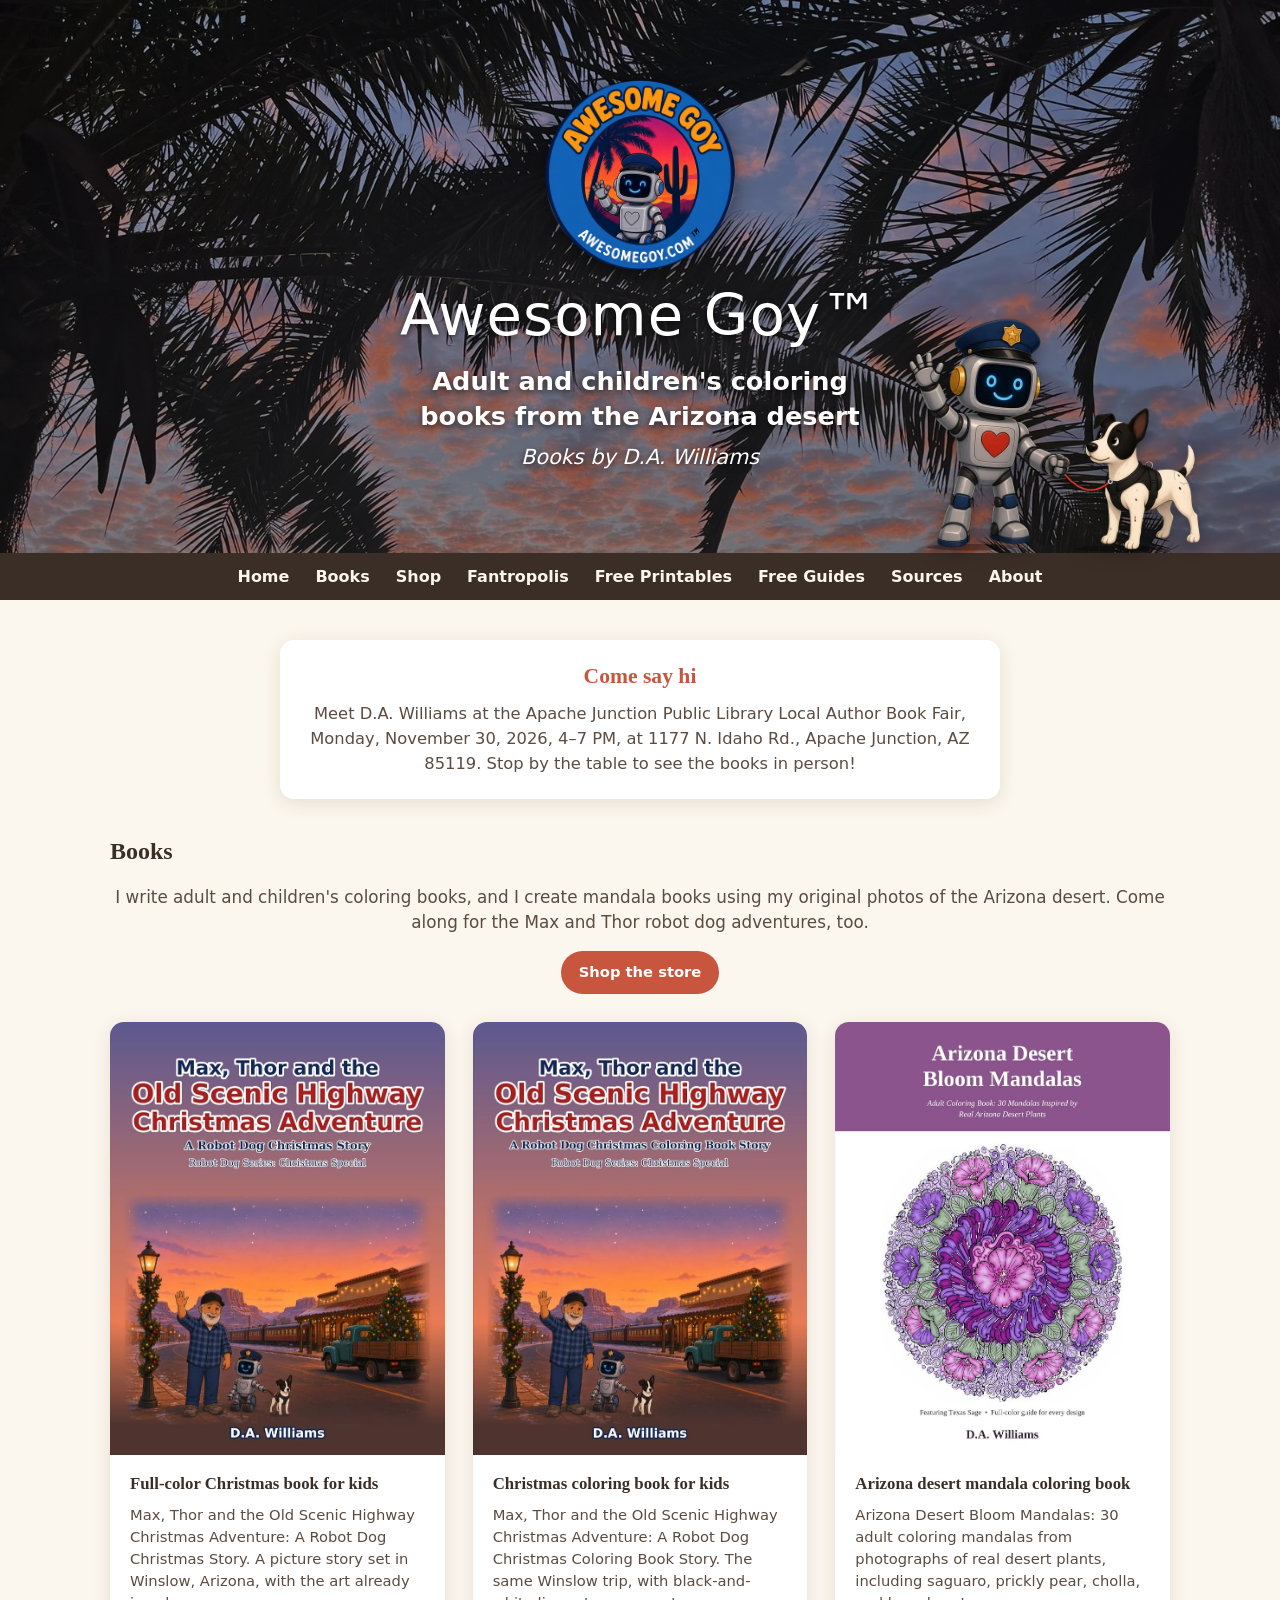
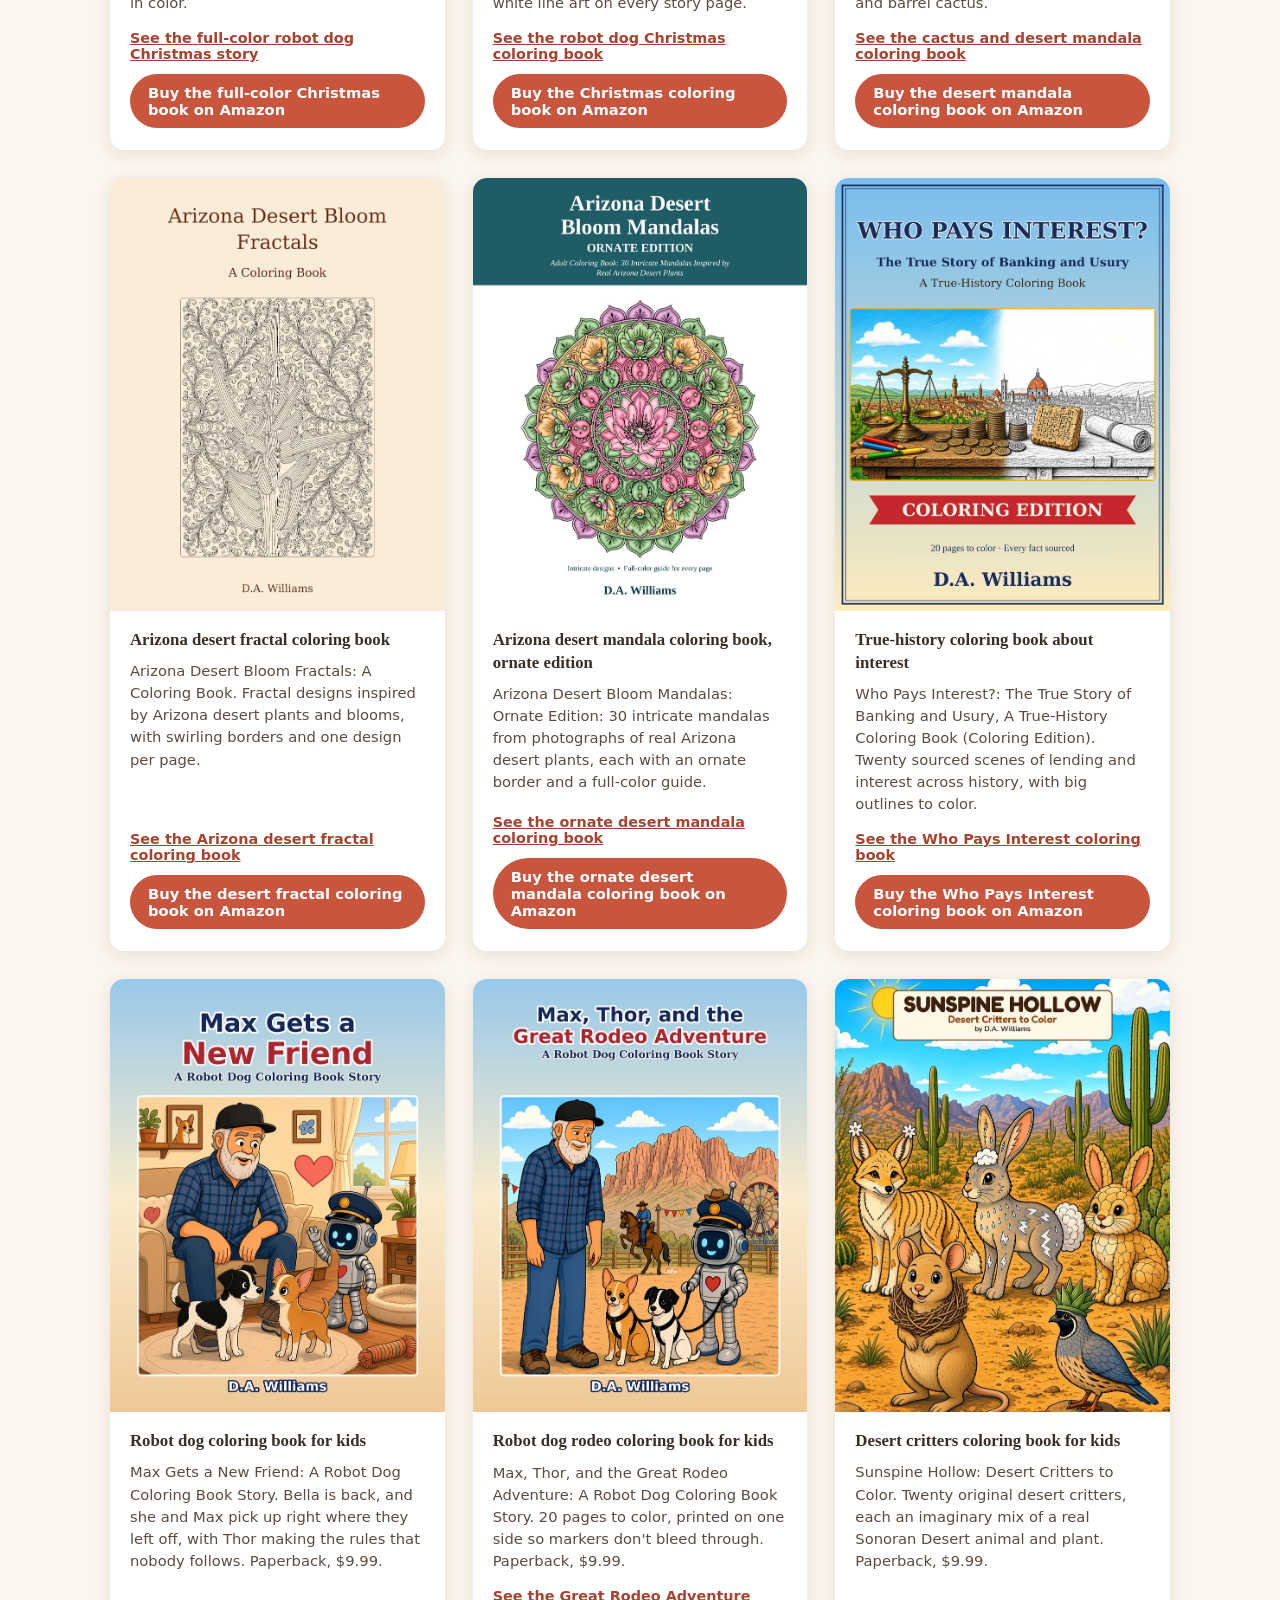
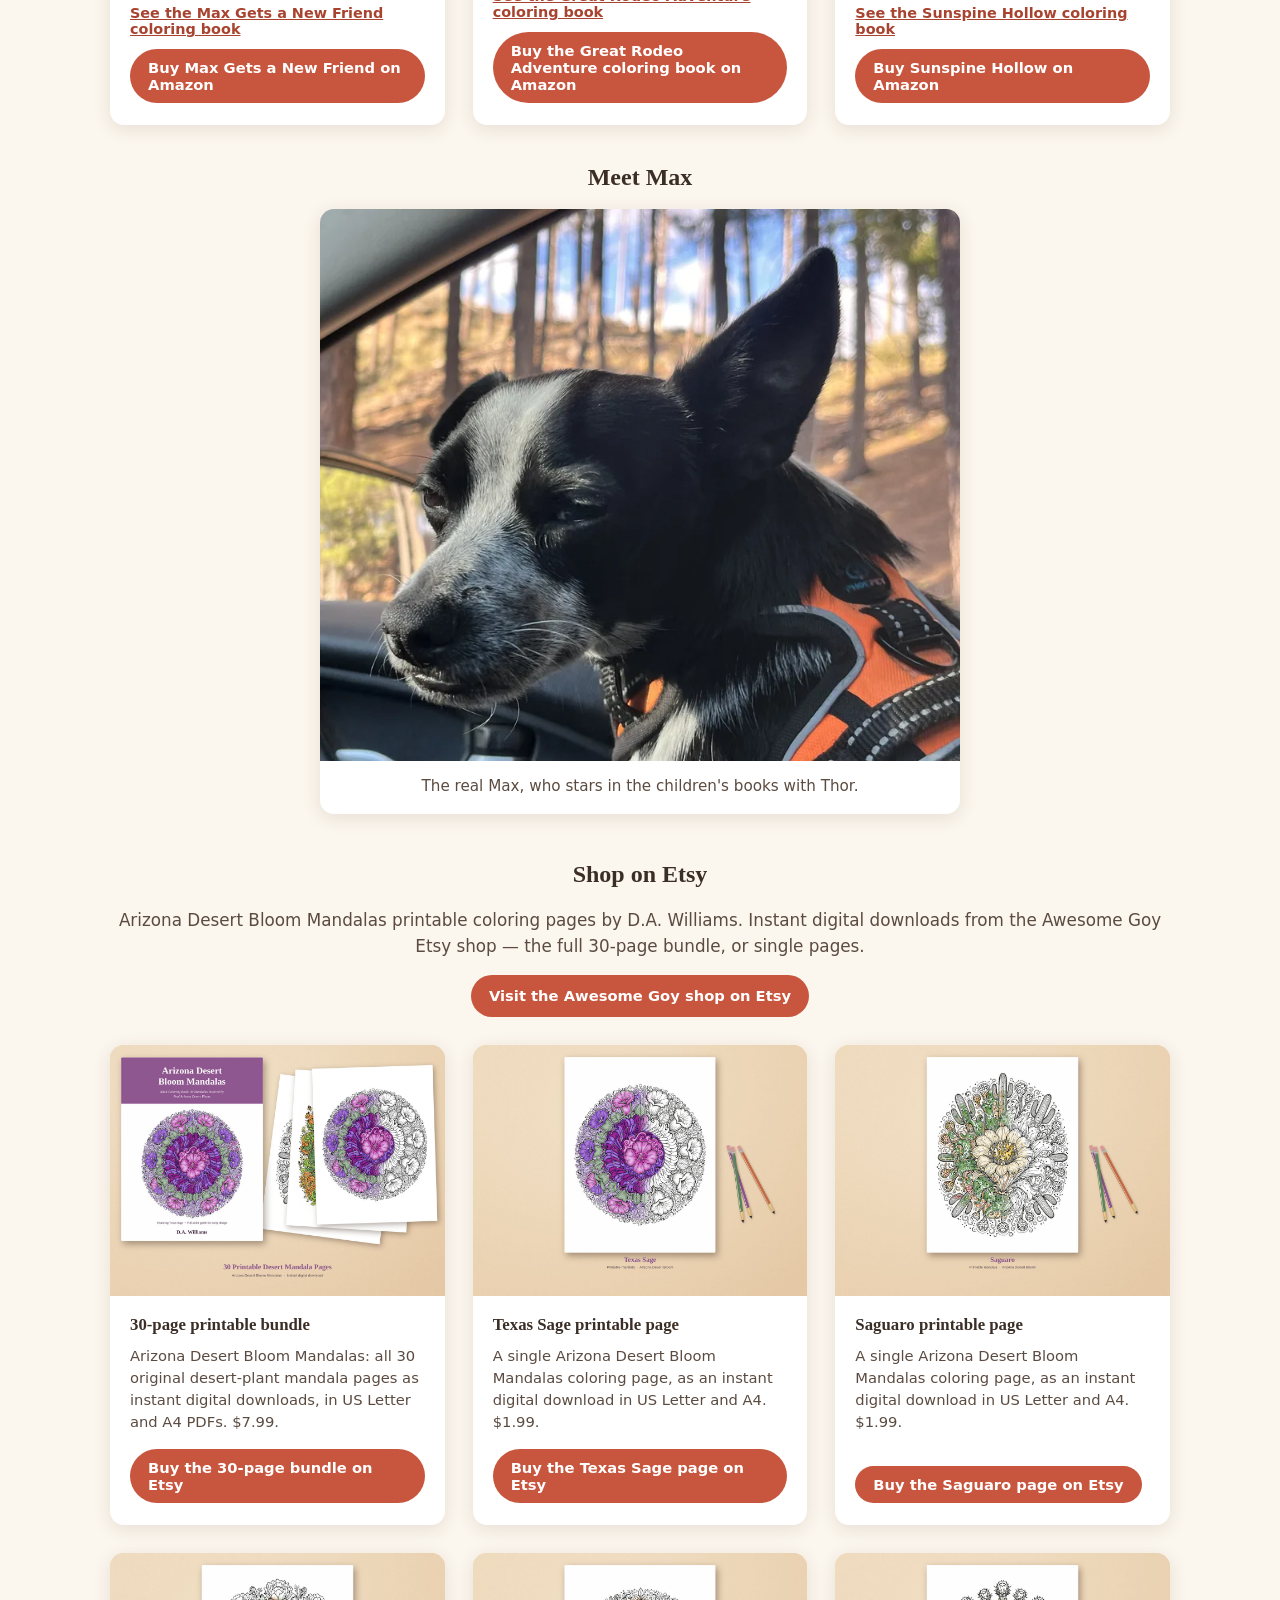
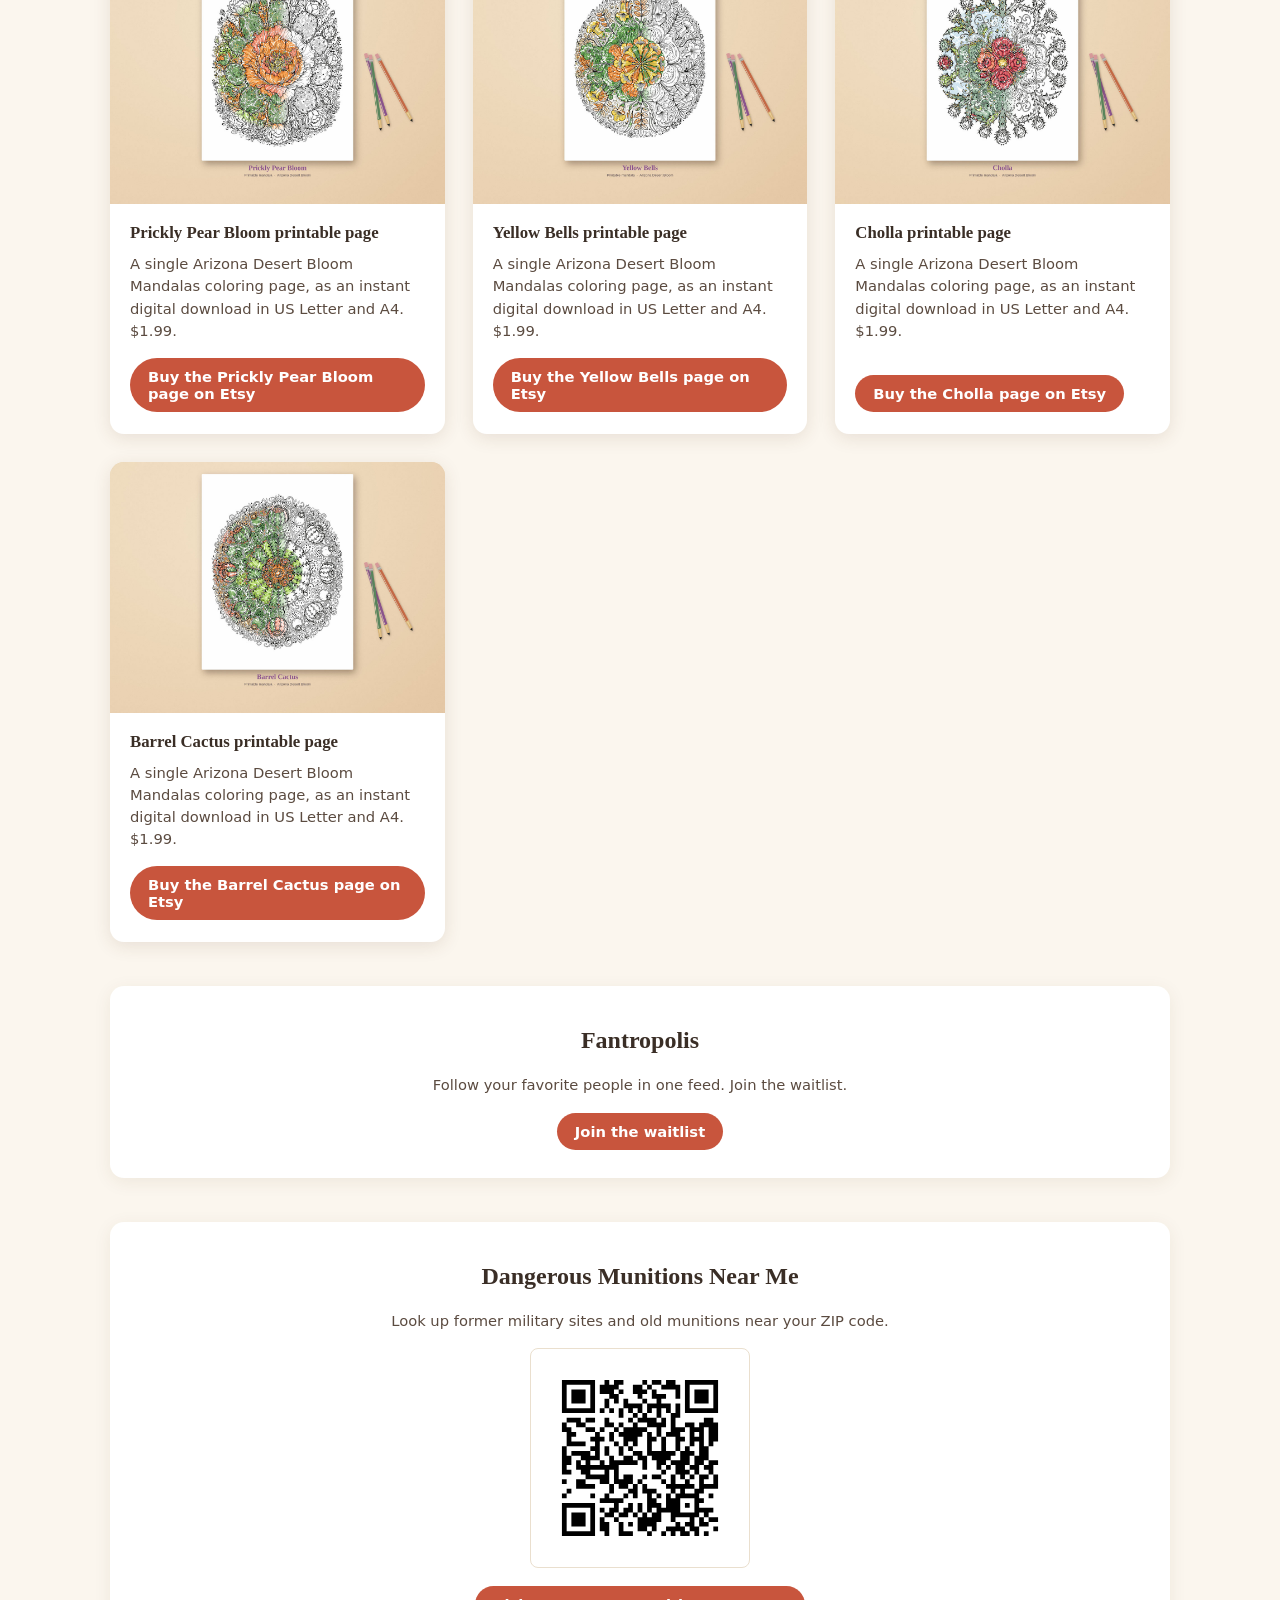
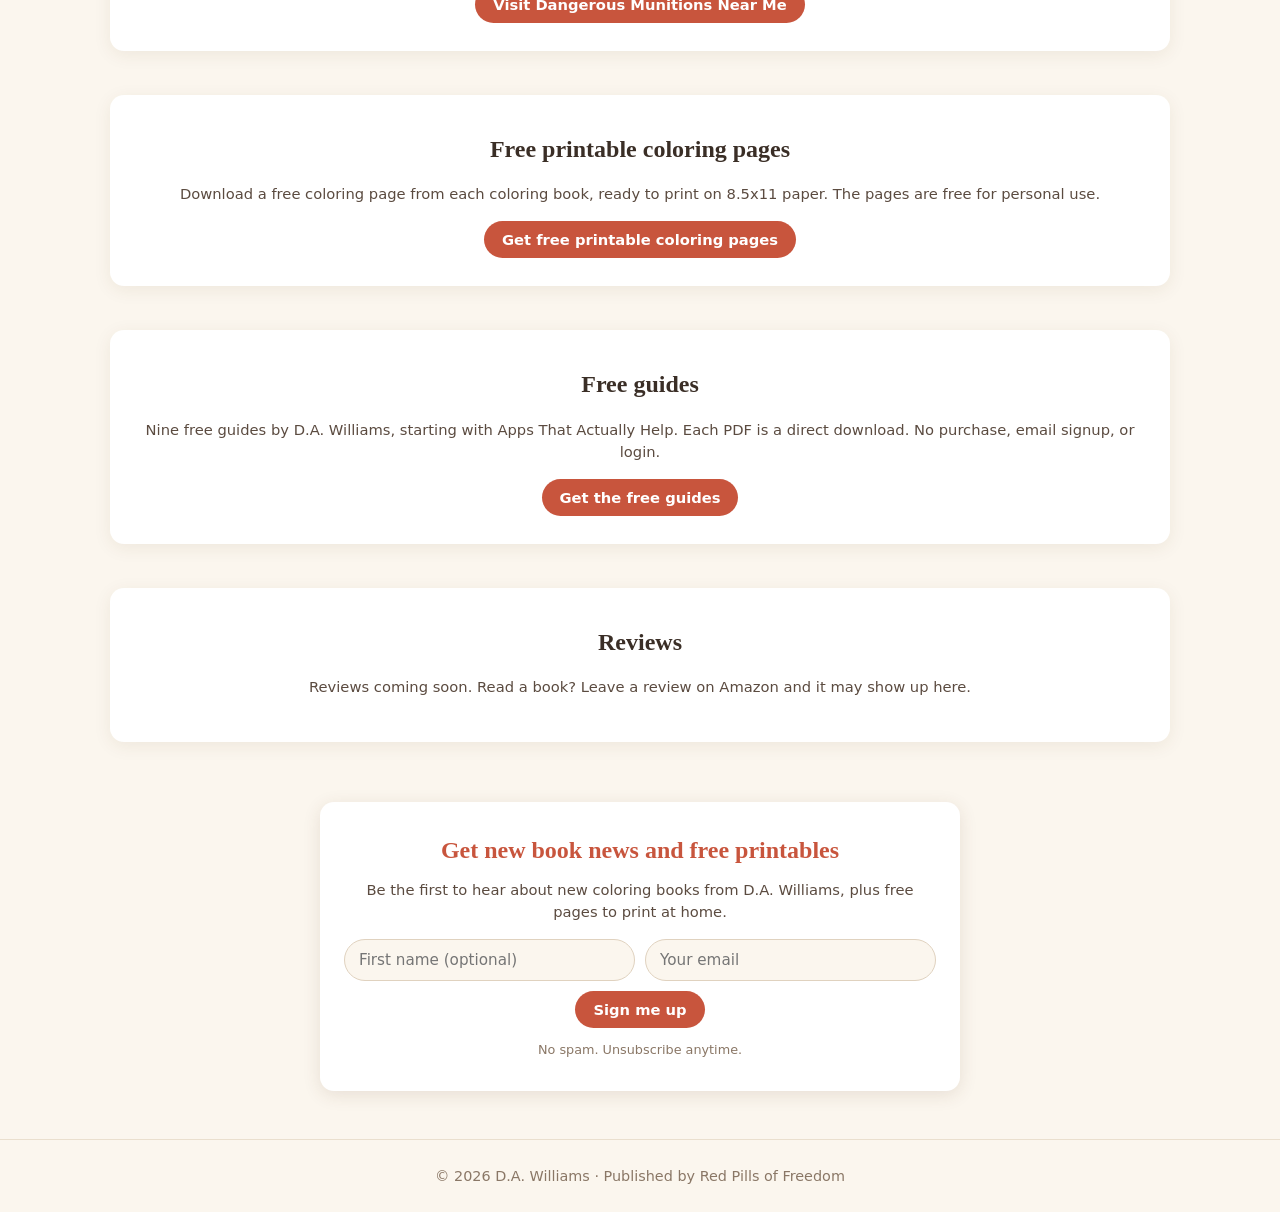
==== commit 623a3f9b: "Add a Shop link to the Awesome Goy store. Point the main nav Shop item to https://shop.awesomegoy.co" ====
--- a/index.html
+++ b/index.html
@@ -84,7 +84,7 @@
 <nav class="nav" aria-label="Primary">
   <a href="/">Home</a>
   <a href="/#books">Books</a>
-  <a href="/#shop">Shop</a>
+  <a href="https://shop.awesomegoy.com" target="_blank" rel="noopener">Shop<span class="sr-only"> (opens in a new tab)</span></a>
   <a href="/#fantropolis">Fantropolis</a>
   <a href="/free-printables.html">Free Printables</a>
   <a href="/free-printables.html#free-guides">Free Guides</a>
@@ -98,6 +98,7 @@
   </aside>
   <h2 class="sec" id="books">Books</h2>
   <p class="intro">I write adult and children's coloring books, and I create mandala books using my original photos of the Arizona desert. Come along for the Max and Thor robot dog adventures, too.</p>
+  <p class="shop-link"><a class="btn" href="https://shop.awesomegoy.com" target="_blank" rel="noopener">Shop the store<span class="sr-only"> (opens in a new tab)</span></a></p>
   <div class="grid">
     <article class="card">
       <a href="/books/old-scenic-highway-christmas-adventure.html">
--- a/styles.css
+++ b/styles.css
@@ -52,7 +52,9 @@
 
 .etsy{margin-top:44px}
 .etsy .sec,.etsy .intro{text-align:center}
-.etsy .shop-link{text-align:center;margin:0 0 28px}
+.shop-link{text-align:center;margin:0 0 28px}.shop-link .btn{display:inline-block}
+.nav a:focus-visible{color:#e0a458;outline:2px solid #e0a458;outline-offset:3px}
+.btn:focus-visible{outline:3px solid #3a2e26;outline-offset:3px}
 .etsy-grid .card img{aspect-ratio:auto;object-fit:contain;width:100%;height:auto;background:#e8d3b0}
 
 .thor-wave{display:block;width:clamp(230px,64vw,300px);height:auto;margin:1.4rem auto -5rem;overflow:visible;filter:drop-shadow(0 4px 8px rgba(0,0,0,.35))}
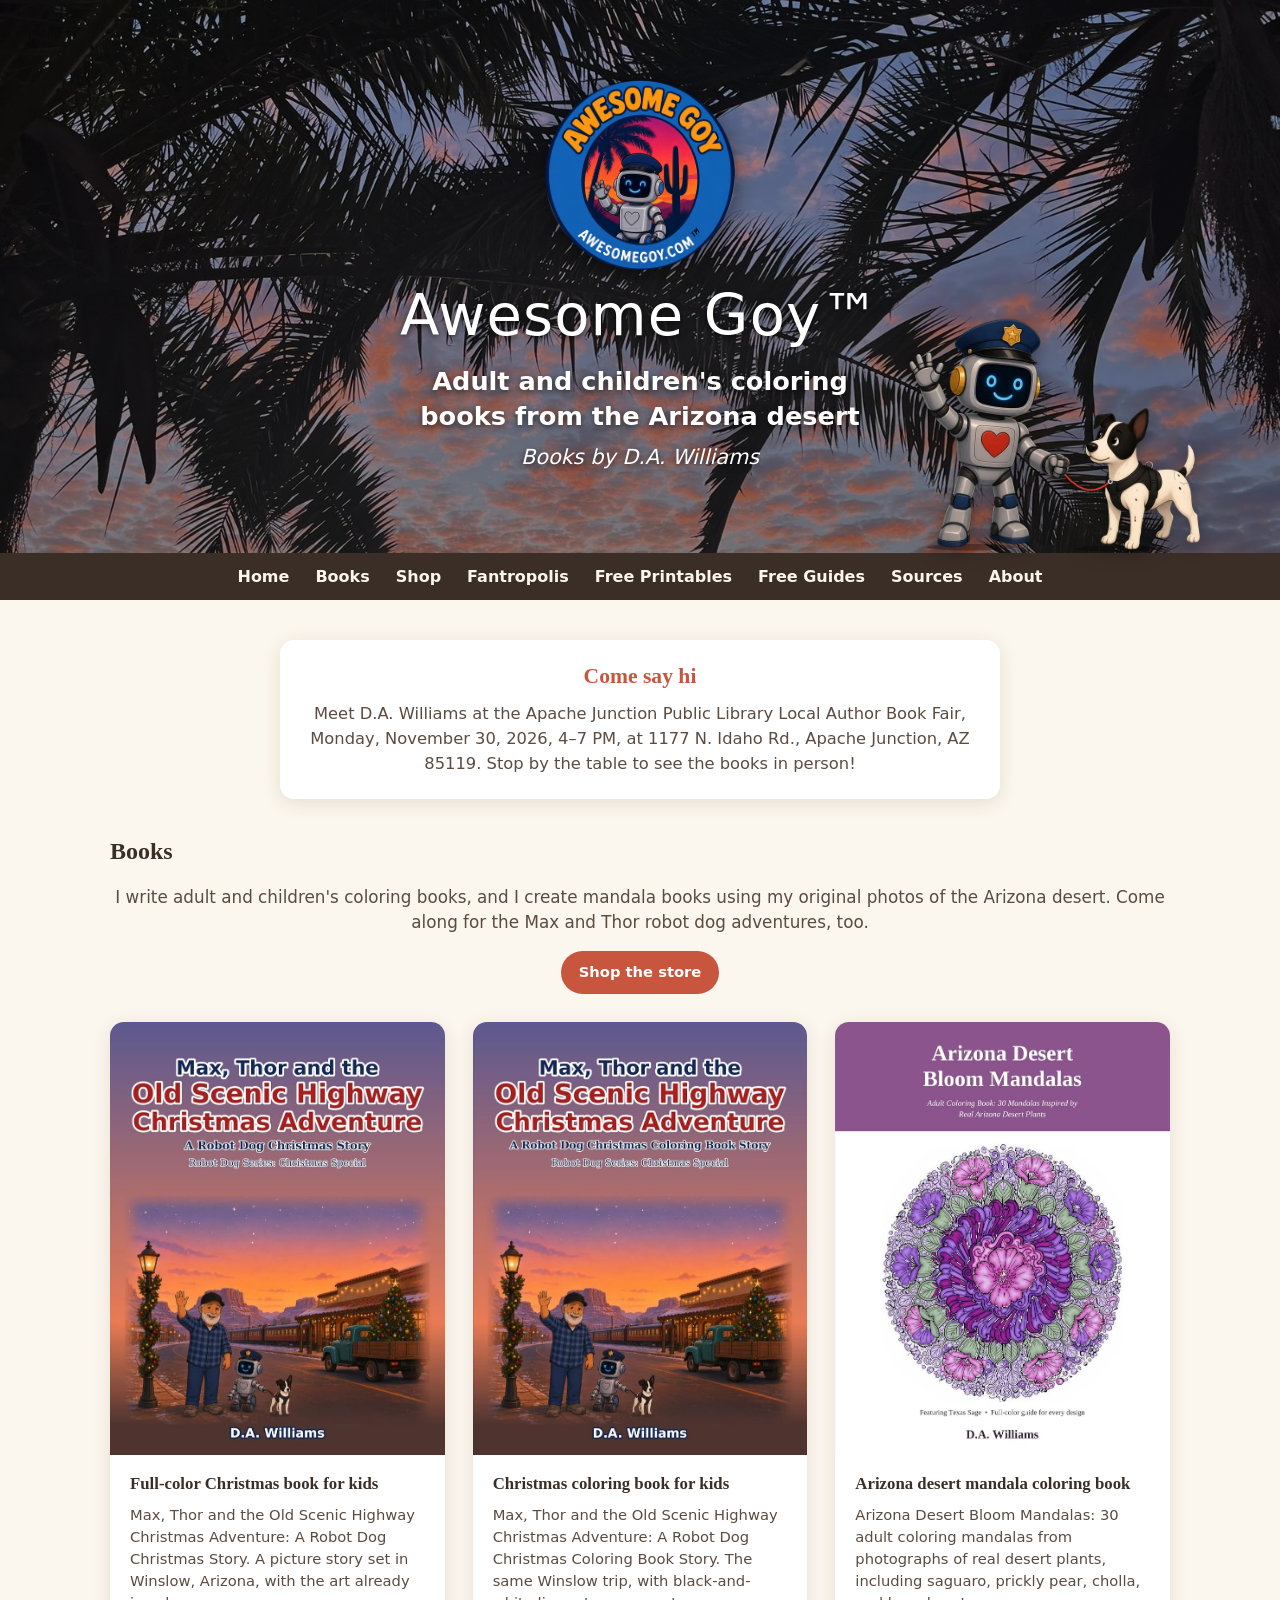
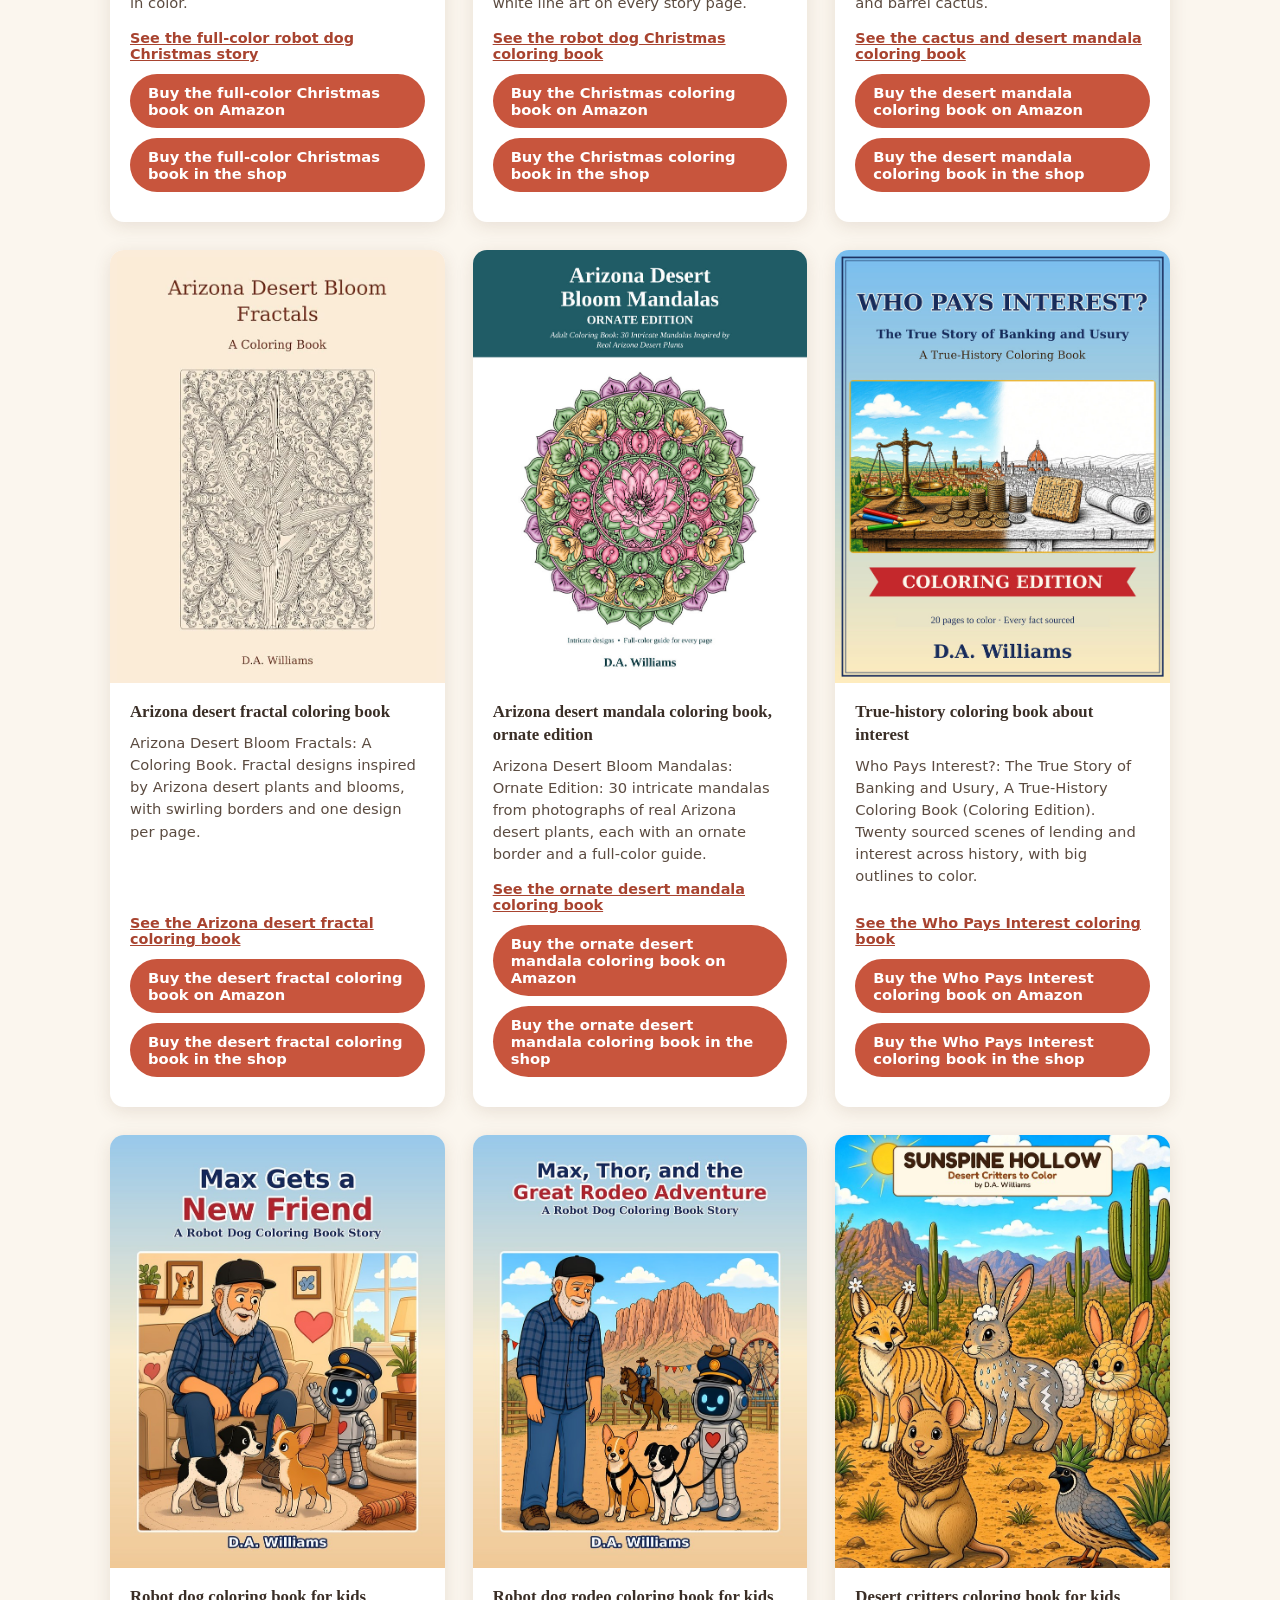
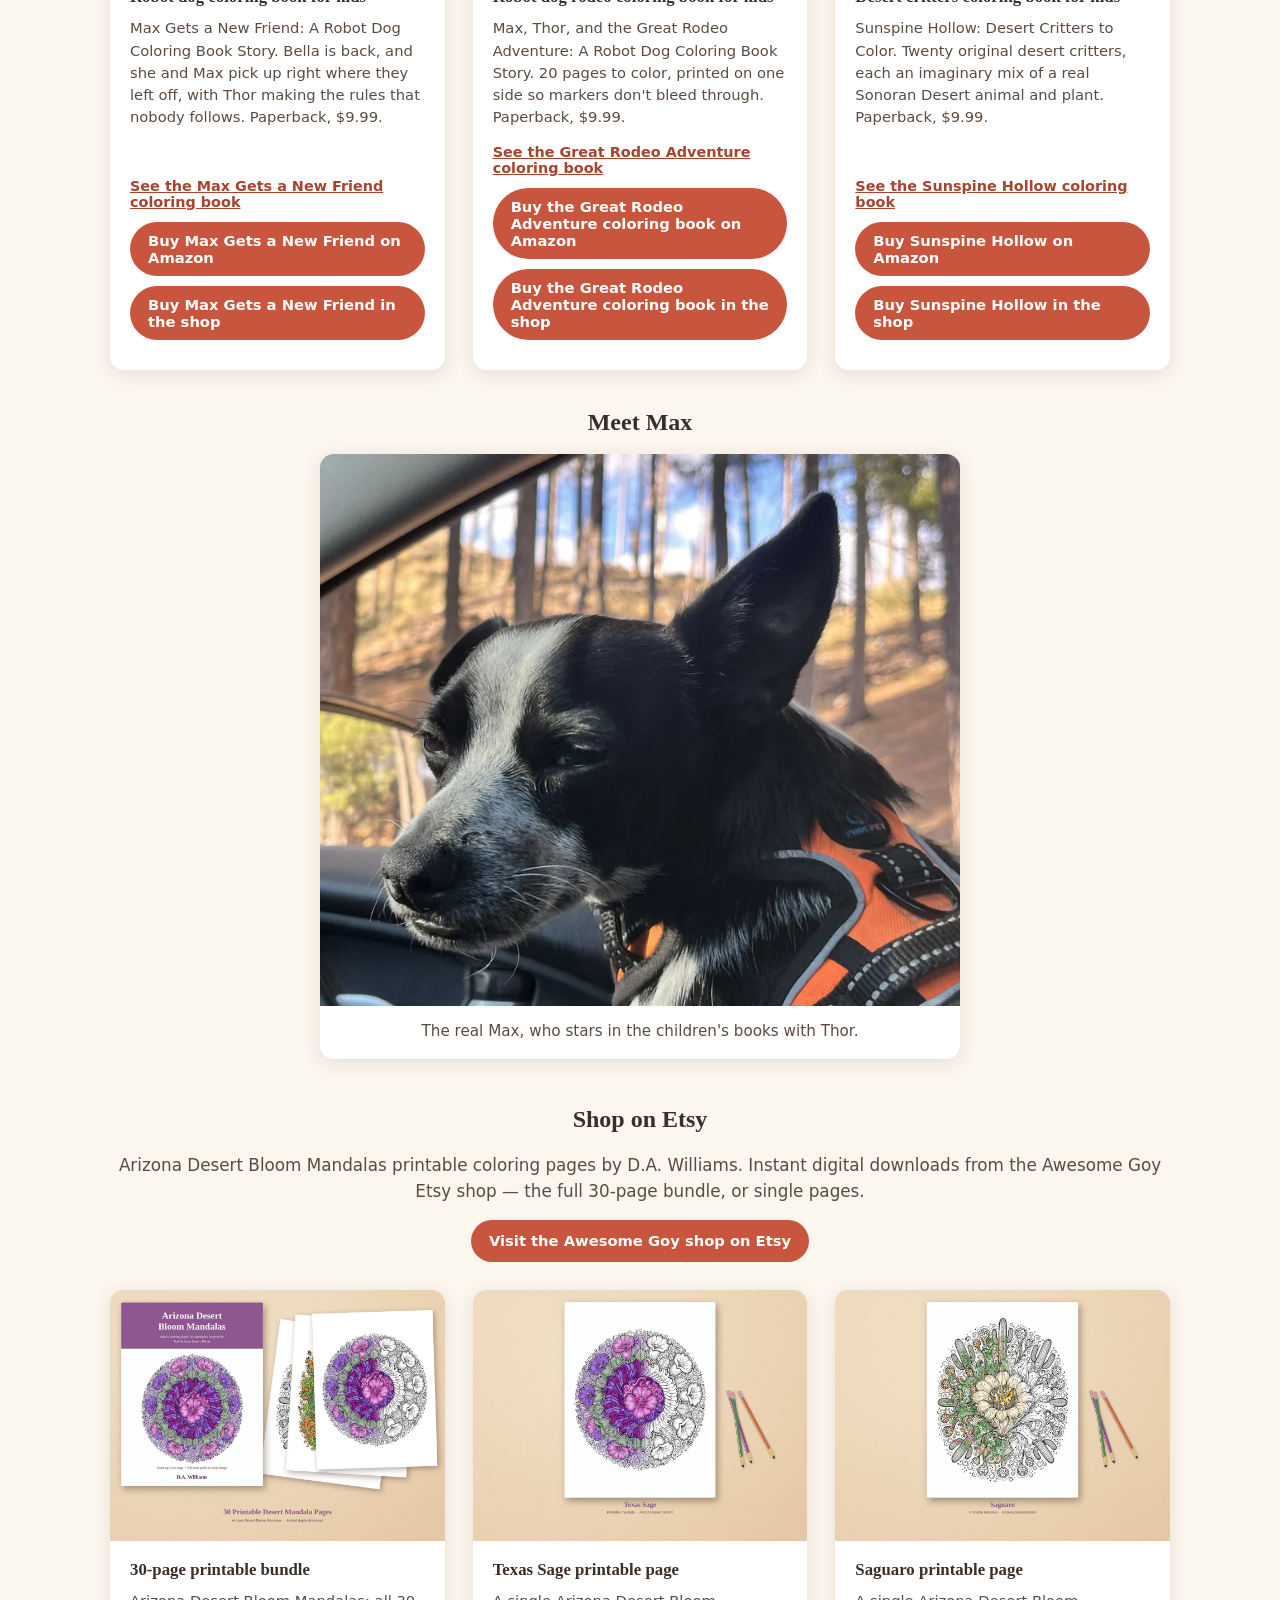
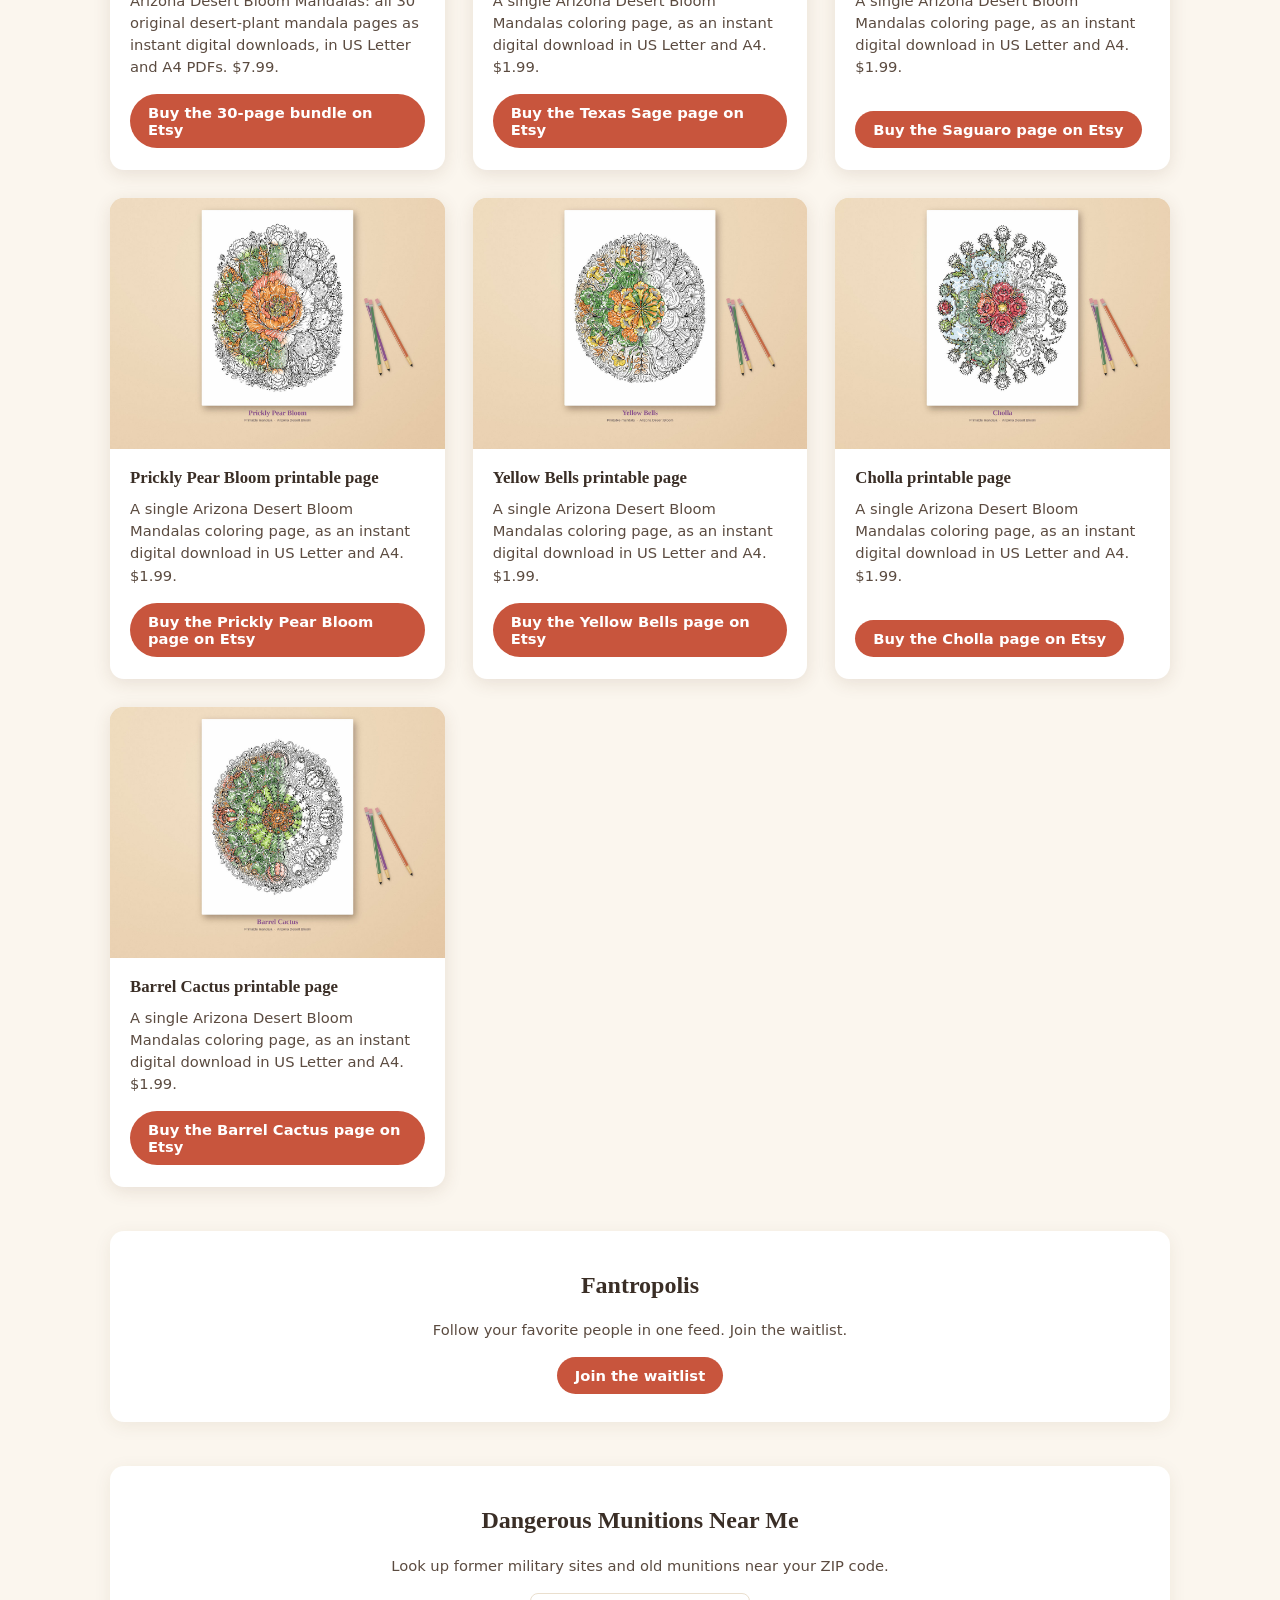
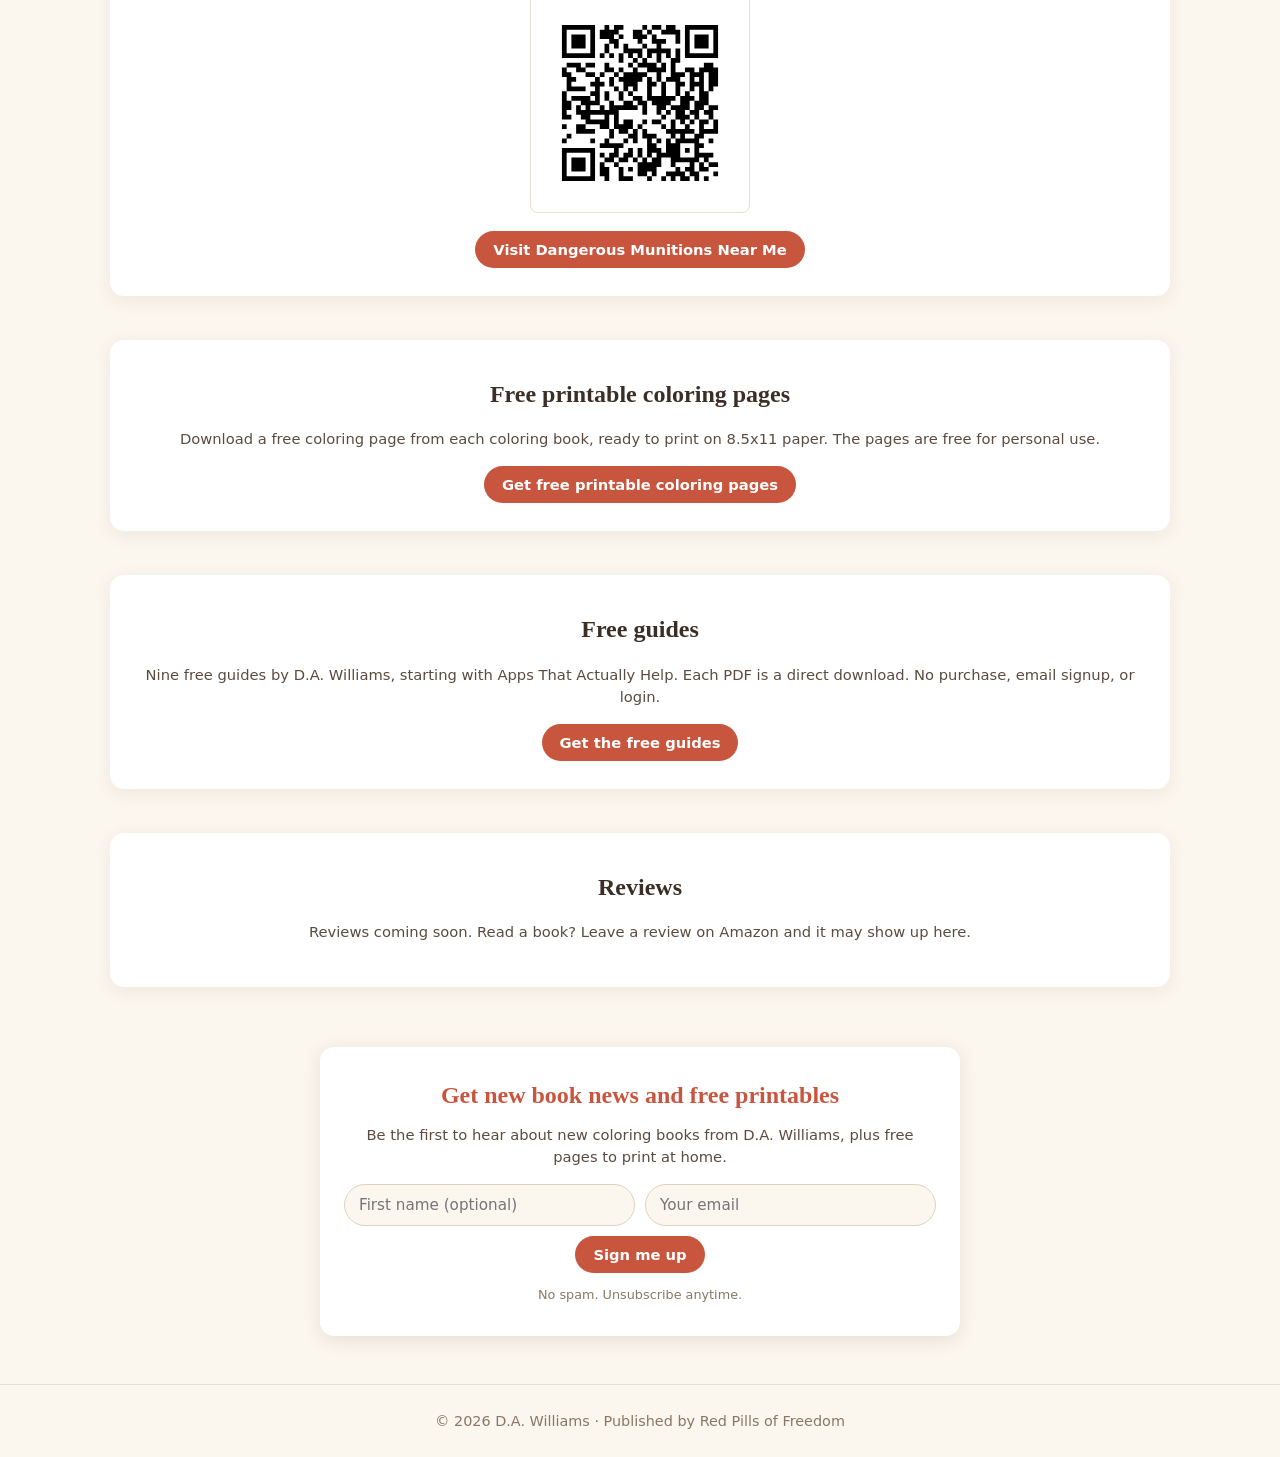
==== commit 6fc86682: "Update the About page book list and add shop product links. List every current D.A. Williams title o" ====
--- a/index.html
+++ b/index.html
@@ -108,7 +108,10 @@
         <h3>Full-color Christmas book for kids</h3>
         <p>Max, Thor and the Old Scenic Highway Christmas Adventure: A Robot Dog Christmas Story. A picture story set in Winslow, Arizona, with the art already in color.</p>
         <a class="link" href="/books/old-scenic-highway-christmas-adventure.html">See the full-color robot dog Christmas story</a>
-        <a class="btn" href="https://www.amazon.com/dp/B0HPGDC37H" target="_blank" rel="noopener">Buy the full-color Christmas book on Amazon<span class="sr-only"> (opens in a new tab)</span></a>
+        <div class="buy-links">
+          <a class="btn" href="https://www.amazon.com/dp/B0HPGDC37H" target="_blank" rel="noopener">Buy the full-color Christmas book on Amazon<span class="sr-only"> (opens in a new tab)</span></a>
+          <a class="btn" href="https://shop.awesomegoy.com/products/old-scenic-highway-christmas-adventure" target="_blank" rel="noopener">Buy the full-color Christmas book in the shop<span class="sr-only"> (opens in a new tab)</span></a>
+        </div>
       </div>
     </article>
     <article class="card">
@@ -119,7 +122,10 @@
         <h3>Christmas coloring book for kids</h3>
         <p>Max, Thor and the Old Scenic Highway Christmas Adventure: A Robot Dog Christmas Coloring Book Story. The same Winslow trip, with black-and-white line art on every story page.</p>
         <a class="link" href="/books/old-scenic-highway-christmas-coloring-book.html">See the robot dog Christmas coloring book</a>
-        <a class="btn" href="https://www.amazon.com/dp/B0HPMJJZSH" target="_blank" rel="noopener">Buy the Christmas coloring book on Amazon<span class="sr-only"> (opens in a new tab)</span></a>
+        <div class="buy-links">
+          <a class="btn" href="https://www.amazon.com/dp/B0HPMJJZSH" target="_blank" rel="noopener">Buy the Christmas coloring book on Amazon<span class="sr-only"> (opens in a new tab)</span></a>
+          <a class="btn" href="https://shop.awesomegoy.com/products/old-scenic-highway-christmas-coloring-book" target="_blank" rel="noopener">Buy the Christmas coloring book in the shop<span class="sr-only"> (opens in a new tab)</span></a>
+        </div>
       </div>
     </article>
     <article class="card">
@@ -130,7 +136,10 @@
         <h3>Arizona desert mandala coloring book</h3>
         <p>Arizona Desert Bloom Mandalas: 30 adult coloring mandalas from photographs of real desert plants, including saguaro, prickly pear, cholla, and barrel cactus.</p>
         <a class="link" href="/books/arizona-desert-bloom-mandalas.html">See the cactus and desert mandala coloring book</a>
-        <a class="btn" href="https://www.amazon.com/dp/B0HQ1FDJ9X" target="_blank" rel="noopener">Buy the desert mandala coloring book on Amazon<span class="sr-only"> (opens in a new tab)</span></a>
+        <div class="buy-links">
+          <a class="btn" href="https://www.amazon.com/dp/B0HQ1FDJ9X" target="_blank" rel="noopener">Buy the desert mandala coloring book on Amazon<span class="sr-only"> (opens in a new tab)</span></a>
+          <a class="btn" href="https://shop.awesomegoy.com/products/arizona-desert-bloom-mandalas" target="_blank" rel="noopener">Buy the desert mandala coloring book in the shop<span class="sr-only"> (opens in a new tab)</span></a>
+        </div>
       </div>
     </article>
     <article class="card">
@@ -141,7 +150,10 @@
         <h3>Arizona desert fractal coloring book</h3>
         <p>Arizona Desert Bloom Fractals: A Coloring Book. Fractal designs inspired by Arizona desert plants and blooms, with swirling borders and one design per page.</p>
         <a class="link" href="/books/arizona-desert-bloom-fractals.html">See the Arizona desert fractal coloring book</a>
-        <a class="btn" href="https://www.amazon.com/dp/B0HQ2TNQD9" target="_blank" rel="noopener">Buy the desert fractal coloring book on Amazon<span class="sr-only"> (opens in a new tab)</span></a>
+        <div class="buy-links">
+          <a class="btn" href="https://www.amazon.com/dp/B0HQ2TNQD9" target="_blank" rel="noopener">Buy the desert fractal coloring book on Amazon<span class="sr-only"> (opens in a new tab)</span></a>
+          <a class="btn" href="https://shop.awesomegoy.com/products/arizona-desert-bloom-fractals" target="_blank" rel="noopener">Buy the desert fractal coloring book in the shop<span class="sr-only"> (opens in a new tab)</span></a>
+        </div>
       </div>
     </article>
     <article class="card">
@@ -152,7 +164,10 @@
         <h3>Arizona desert mandala coloring book, ornate edition</h3>
         <p>Arizona Desert Bloom Mandalas: Ornate Edition: 30 intricate mandalas from photographs of real Arizona desert plants, each with an ornate border and a full-color guide.</p>
         <a class="link" href="/books/arizona-desert-bloom-mandalas-ornate.html">See the ornate desert mandala coloring book</a>
-        <a class="btn" href="https://www.amazon.com/dp/B0HQYD8N3J" target="_blank" rel="noopener">Buy the ornate desert mandala coloring book on Amazon<span class="sr-only"> (opens in a new tab)</span></a>
+        <div class="buy-links">
+          <a class="btn" href="https://www.amazon.com/dp/B0HQYD8N3J" target="_blank" rel="noopener">Buy the ornate desert mandala coloring book on Amazon<span class="sr-only"> (opens in a new tab)</span></a>
+          <a class="btn" href="https://shop.awesomegoy.com/products/arizona-desert-bloom-mandalas-ornate" target="_blank" rel="noopener">Buy the ornate desert mandala coloring book in the shop<span class="sr-only"> (opens in a new tab)</span></a>
+        </div>
       </div>
     </article>
     <article class="card">
@@ -163,7 +178,10 @@
         <h3>True-history coloring book about interest</h3>
         <p>Who Pays Interest?: The True Story of Banking and Usury, A True-History Coloring Book (Coloring Edition). Twenty sourced scenes of lending and interest across history, with big outlines to color.</p>
         <a class="link" href="/books/who-pays-interest.html">See the Who Pays Interest coloring book</a>
-        <a class="btn" href="https://www.amazon.com/dp/B0HQXK1SLT" target="_blank" rel="noopener">Buy the Who Pays Interest coloring book on Amazon<span class="sr-only"> (opens in a new tab)</span></a>
+        <div class="buy-links">
+          <a class="btn" href="https://www.amazon.com/dp/B0HQXK1SLT" target="_blank" rel="noopener">Buy the Who Pays Interest coloring book on Amazon<span class="sr-only"> (opens in a new tab)</span></a>
+          <a class="btn" href="https://shop.awesomegoy.com/products/who-pays-interest" target="_blank" rel="noopener">Buy the Who Pays Interest coloring book in the shop<span class="sr-only"> (opens in a new tab)</span></a>
+        </div>
       </div>
     </article>
     <article class="card">
@@ -174,7 +192,10 @@
         <h3>Robot dog coloring book for kids</h3>
         <p>Max Gets a New Friend: A Robot Dog Coloring Book Story. Bella is back, and she and Max pick up right where they left off, with Thor making the rules that nobody follows. Paperback, $9.99.</p>
         <a class="link" href="/books/max-gets-a-new-friend.html">See the Max Gets a New Friend coloring book</a>
-        <a class="btn" href="https://www.amazon.com/dp/B0HRWW4BND" target="_blank" rel="noopener">Buy Max Gets a New Friend on Amazon<span class="sr-only"> (opens in a new tab)</span></a>
+        <div class="buy-links">
+          <a class="btn" href="https://www.amazon.com/dp/B0HRWW4BND" target="_blank" rel="noopener">Buy Max Gets a New Friend on Amazon<span class="sr-only"> (opens in a new tab)</span></a>
+          <a class="btn" href="https://shop.awesomegoy.com/products/max-gets-a-new-friend" target="_blank" rel="noopener">Buy Max Gets a New Friend in the shop<span class="sr-only"> (opens in a new tab)</span></a>
+        </div>
       </div>
     </article>
     <article class="card">
@@ -185,7 +206,10 @@
         <h3>Robot dog rodeo coloring book for kids</h3>
         <p>Max, Thor, and the Great Rodeo Adventure: A Robot Dog Coloring Book Story. 20 pages to color, printed on one side so markers don't bleed through. Paperback, $9.99.</p>
         <a class="link" href="/books/max-thor-great-rodeo-adventure.html">See the Great Rodeo Adventure coloring book</a>
-        <a class="btn" href="https://www.amazon.com/dp/B0HS44NT22" target="_blank" rel="noopener">Buy the Great Rodeo Adventure coloring book on Amazon<span class="sr-only"> (opens in a new tab)</span></a>
+        <div class="buy-links">
+          <a class="btn" href="https://www.amazon.com/dp/B0HS44NT22" target="_blank" rel="noopener">Buy the Great Rodeo Adventure coloring book on Amazon<span class="sr-only"> (opens in a new tab)</span></a>
+          <a class="btn" href="https://shop.awesomegoy.com/products/great-rodeo-adventure" target="_blank" rel="noopener">Buy the Great Rodeo Adventure coloring book in the shop<span class="sr-only"> (opens in a new tab)</span></a>
+        </div>
       </div>
     </article>
     <article class="card">
@@ -196,7 +220,10 @@
         <h3>Desert critters coloring book for kids</h3>
         <p>Sunspine Hollow: Desert Critters to Color. Twenty original desert critters, each an imaginary mix of a real Sonoran Desert animal and plant. Paperback, $9.99.</p>
         <a class="link" href="/books/sunspine-hollow.html">See the Sunspine Hollow coloring book</a>
-        <a class="btn" href="https://www.amazon.com/dp/B0HSQH9D87" target="_blank" rel="noopener">Buy Sunspine Hollow on Amazon<span class="sr-only"> (opens in a new tab)</span></a>
+        <div class="buy-links">
+          <a class="btn" href="https://www.amazon.com/dp/B0HSQH9D87" target="_blank" rel="noopener">Buy Sunspine Hollow on Amazon<span class="sr-only"> (opens in a new tab)</span></a>
+          <a class="btn" href="https://shop.awesomegoy.com/products/sunspine-hollow" target="_blank" rel="noopener">Buy Sunspine Hollow in the shop<span class="sr-only"> (opens in a new tab)</span></a>
+        </div>
       </div>
     </article>
   </div>
--- a/styles.css
+++ b/styles.css
@@ -73,3 +73,5 @@
 .meet-max img{width:100%;height:auto;display:block;background:#f1e6d6}
 .meet-max figcaption{font-family:system-ui,sans-serif;font-size:.95rem;line-height:1.5;color:#5b4b40;padding:14px 18px 16px;margin:0}
 @media(max-width:500px){.meet-max{margin:28px 0 36px}.meet-max figcaption{font-size:.9rem;padding:12px 14px 14px}}
+
+.buy-links{display:flex;flex-direction:column;align-items:flex-start;gap:10px;margin:0 0 8px}.buy-links .btn{align-self:flex-start;margin:0}
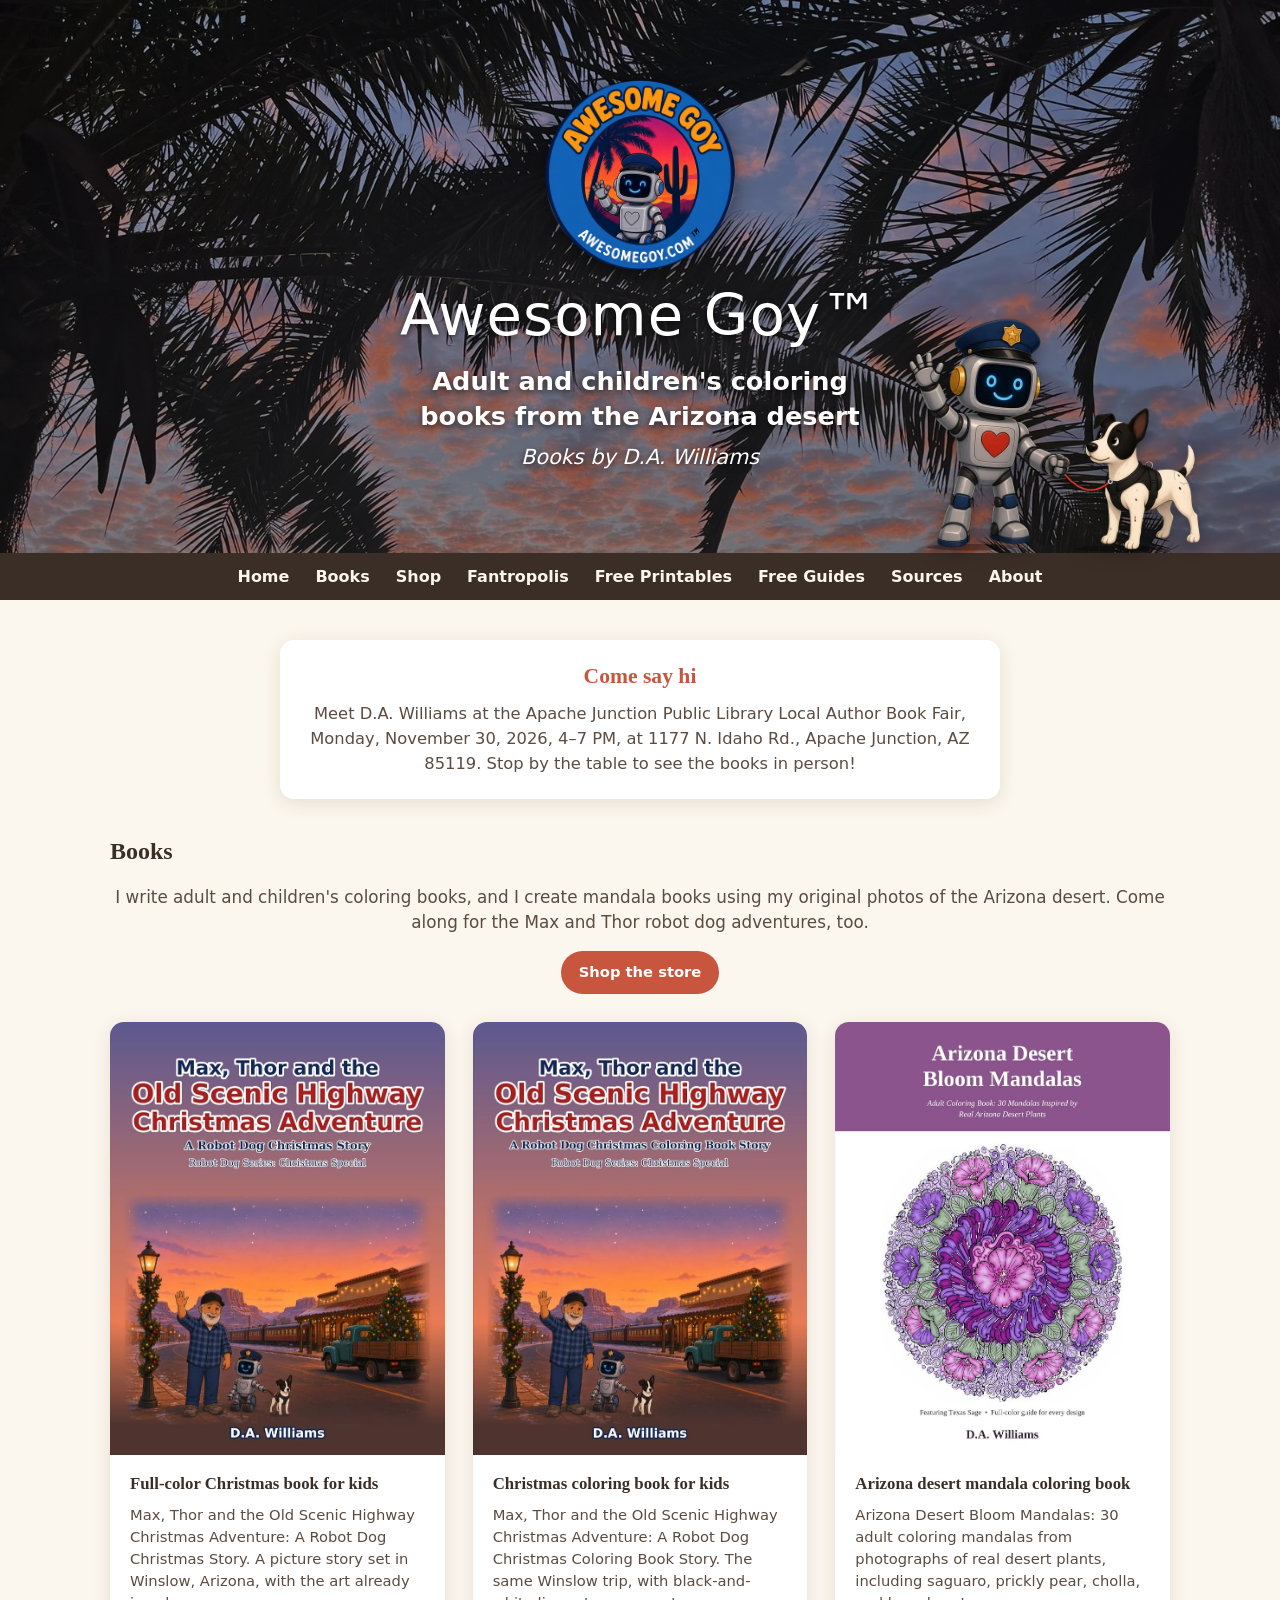
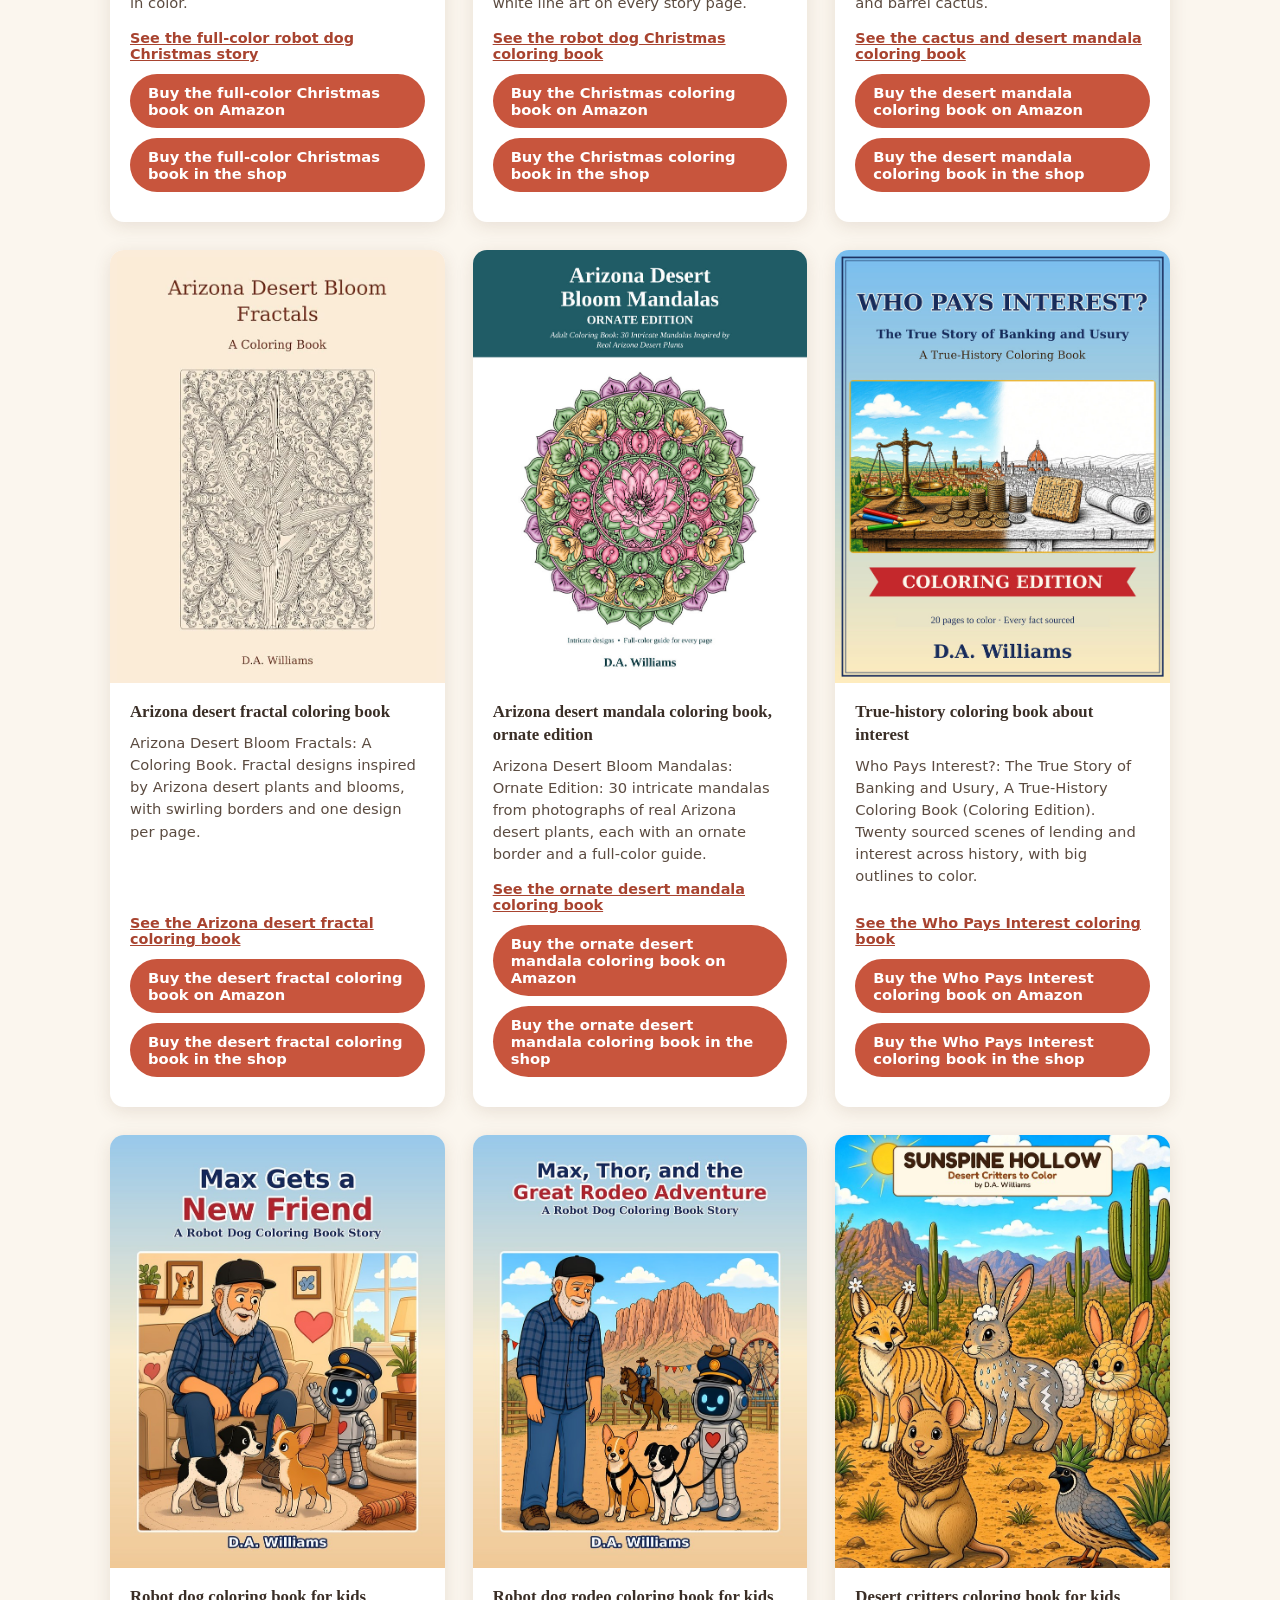
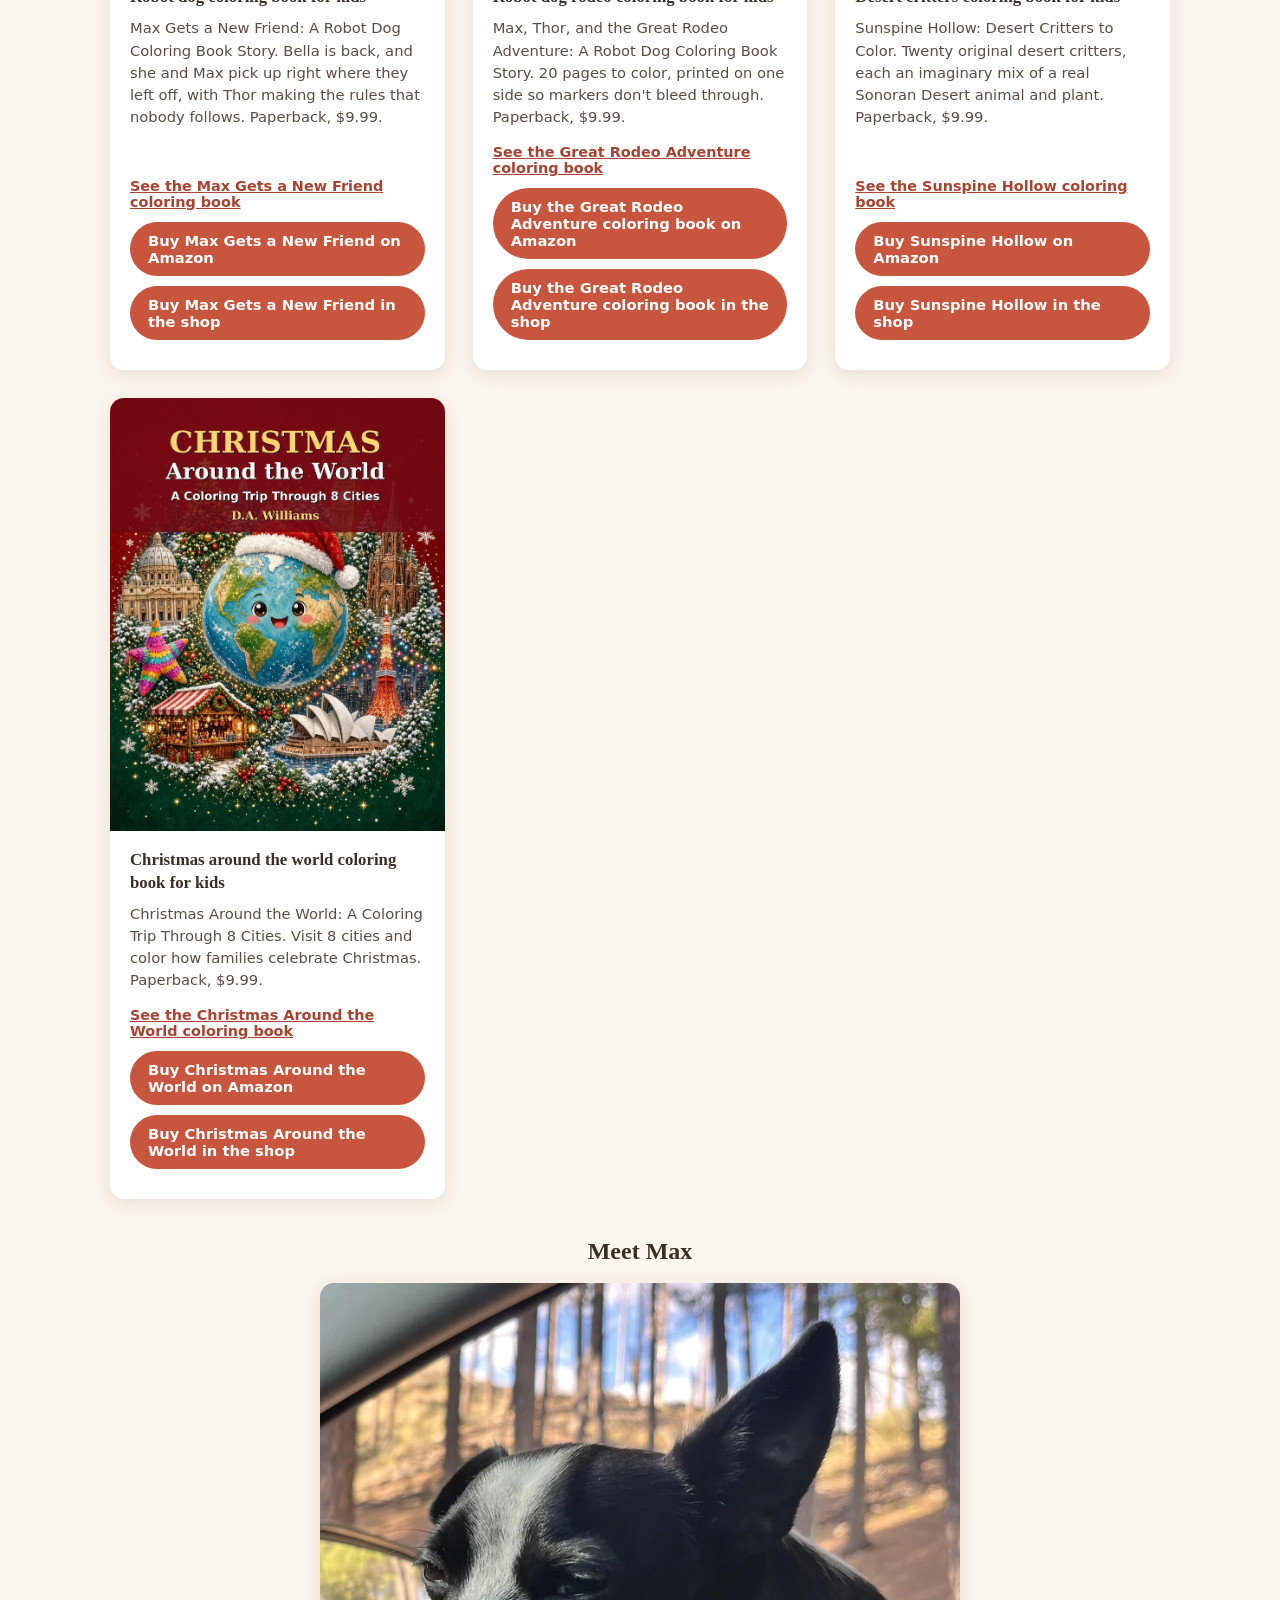
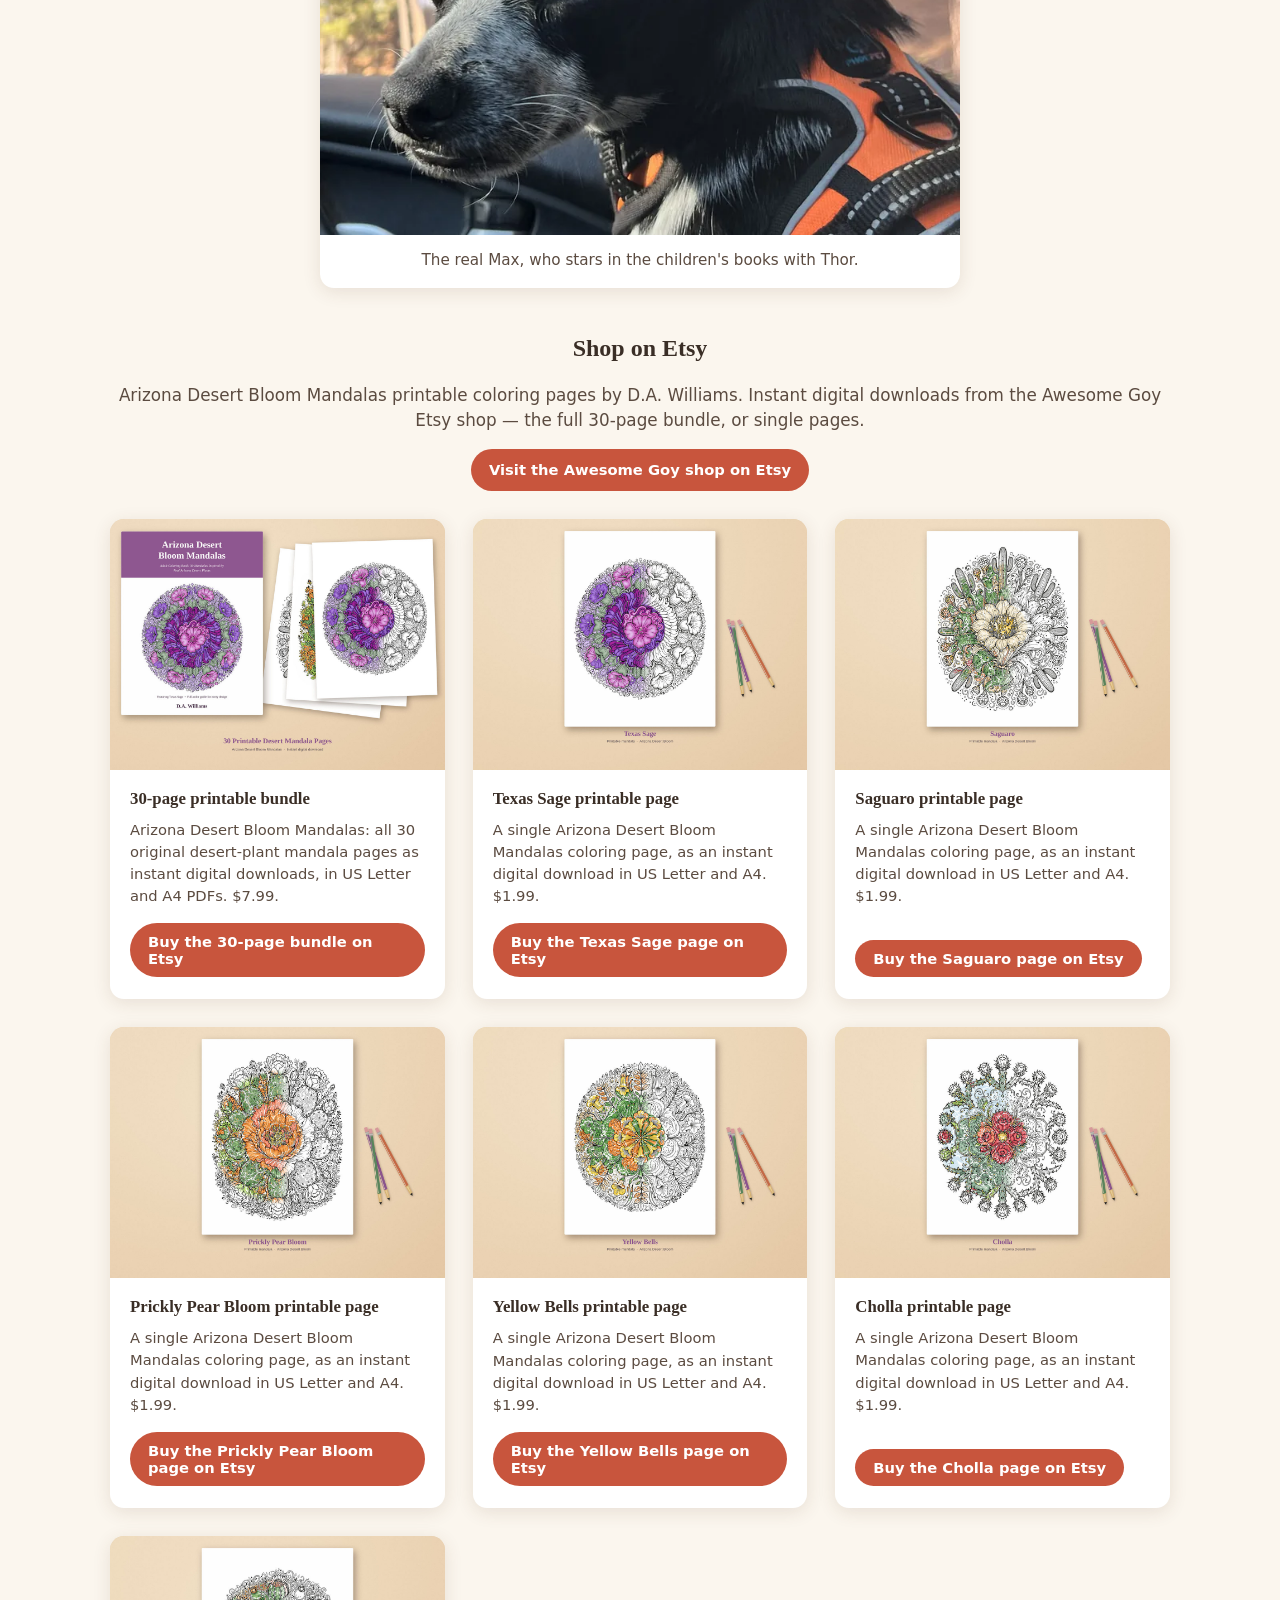
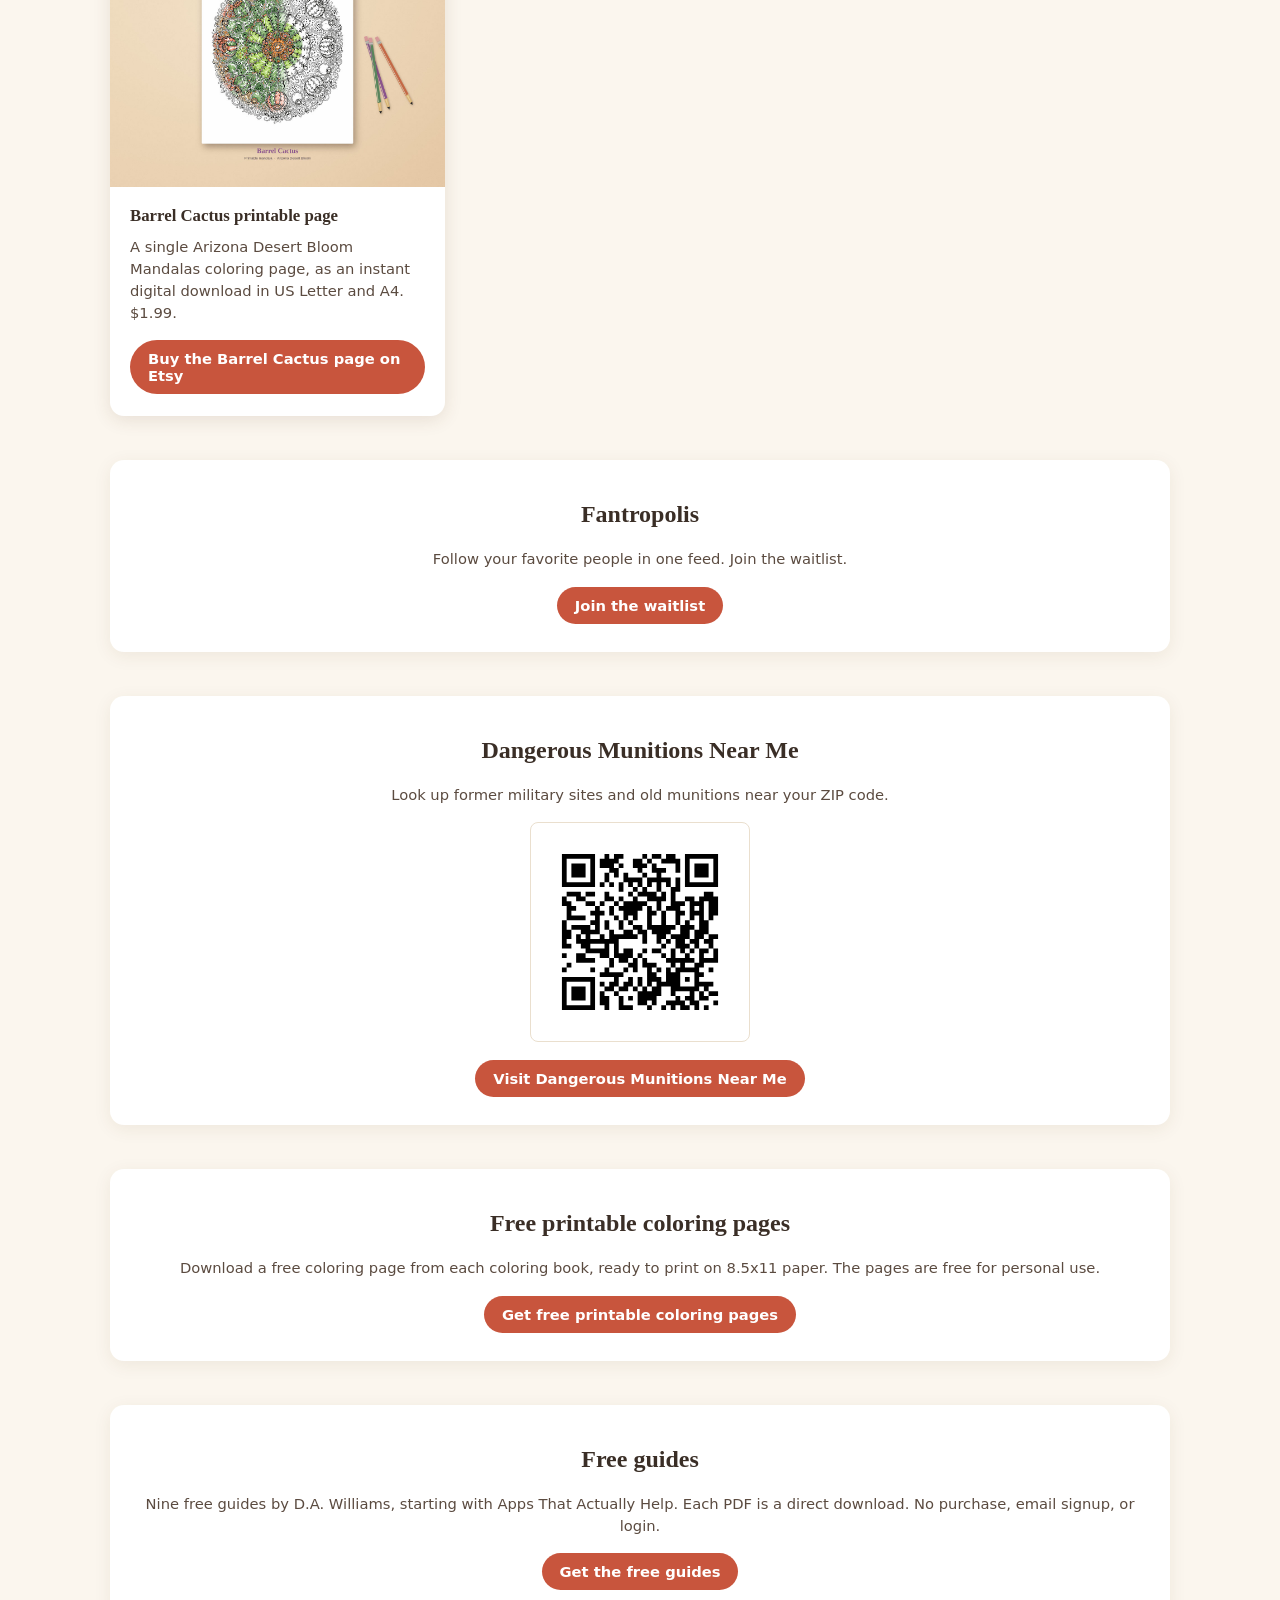
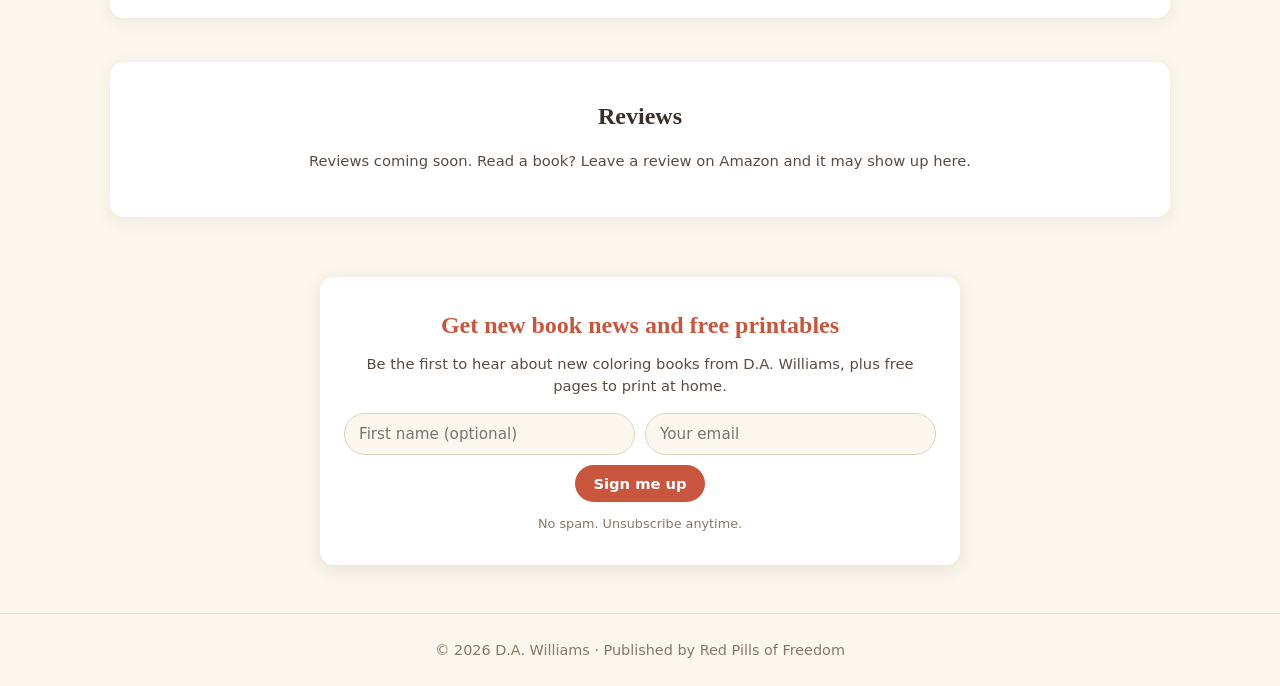
==== commit 796795df: "Add Christmas Around the World: A Coloring Trip Through 8 Cities to the books list. The new children" ====
--- a/index.html
+++ b/index.html
@@ -226,6 +226,20 @@
         </div>
       </div>
     </article>
+    <article class="card">
+      <a href="/books/christmas-around-the-world.html">
+        <img src="/images/christmas-around-the-world.jpg" alt="Cover of Christmas Around the World: A Coloring Trip Through 8 Cities, a children's coloring book" loading="lazy">
+      </a>
+      <div class="body">
+        <h3>Christmas around the world coloring book for kids</h3>
+        <p>Christmas Around the World: A Coloring Trip Through 8 Cities. Visit 8 cities and color how families celebrate Christmas. Paperback, $9.99.</p>
+        <a class="link" href="/books/christmas-around-the-world.html">See the Christmas Around the World coloring book</a>
+        <div class="buy-links">
+          <a class="btn" href="https://www.amazon.com/dp/B0HSQH27KR" target="_blank" rel="noopener">Buy Christmas Around the World on Amazon<span class="sr-only"> (opens in a new tab)</span></a>
+          <a class="btn" href="https://shop.awesomegoy.com/products/christmas-around-the-world" target="_blank" rel="noopener">Buy Christmas Around the World in the shop<span class="sr-only"> (opens in a new tab)</span></a>
+        </div>
+      </div>
+    </article>
   </div>
   <section class="meet-max" id="meet-max" aria-labelledby="meet-max-heading">
     <h2 class="sec" id="meet-max-heading">Meet Max</h2>
